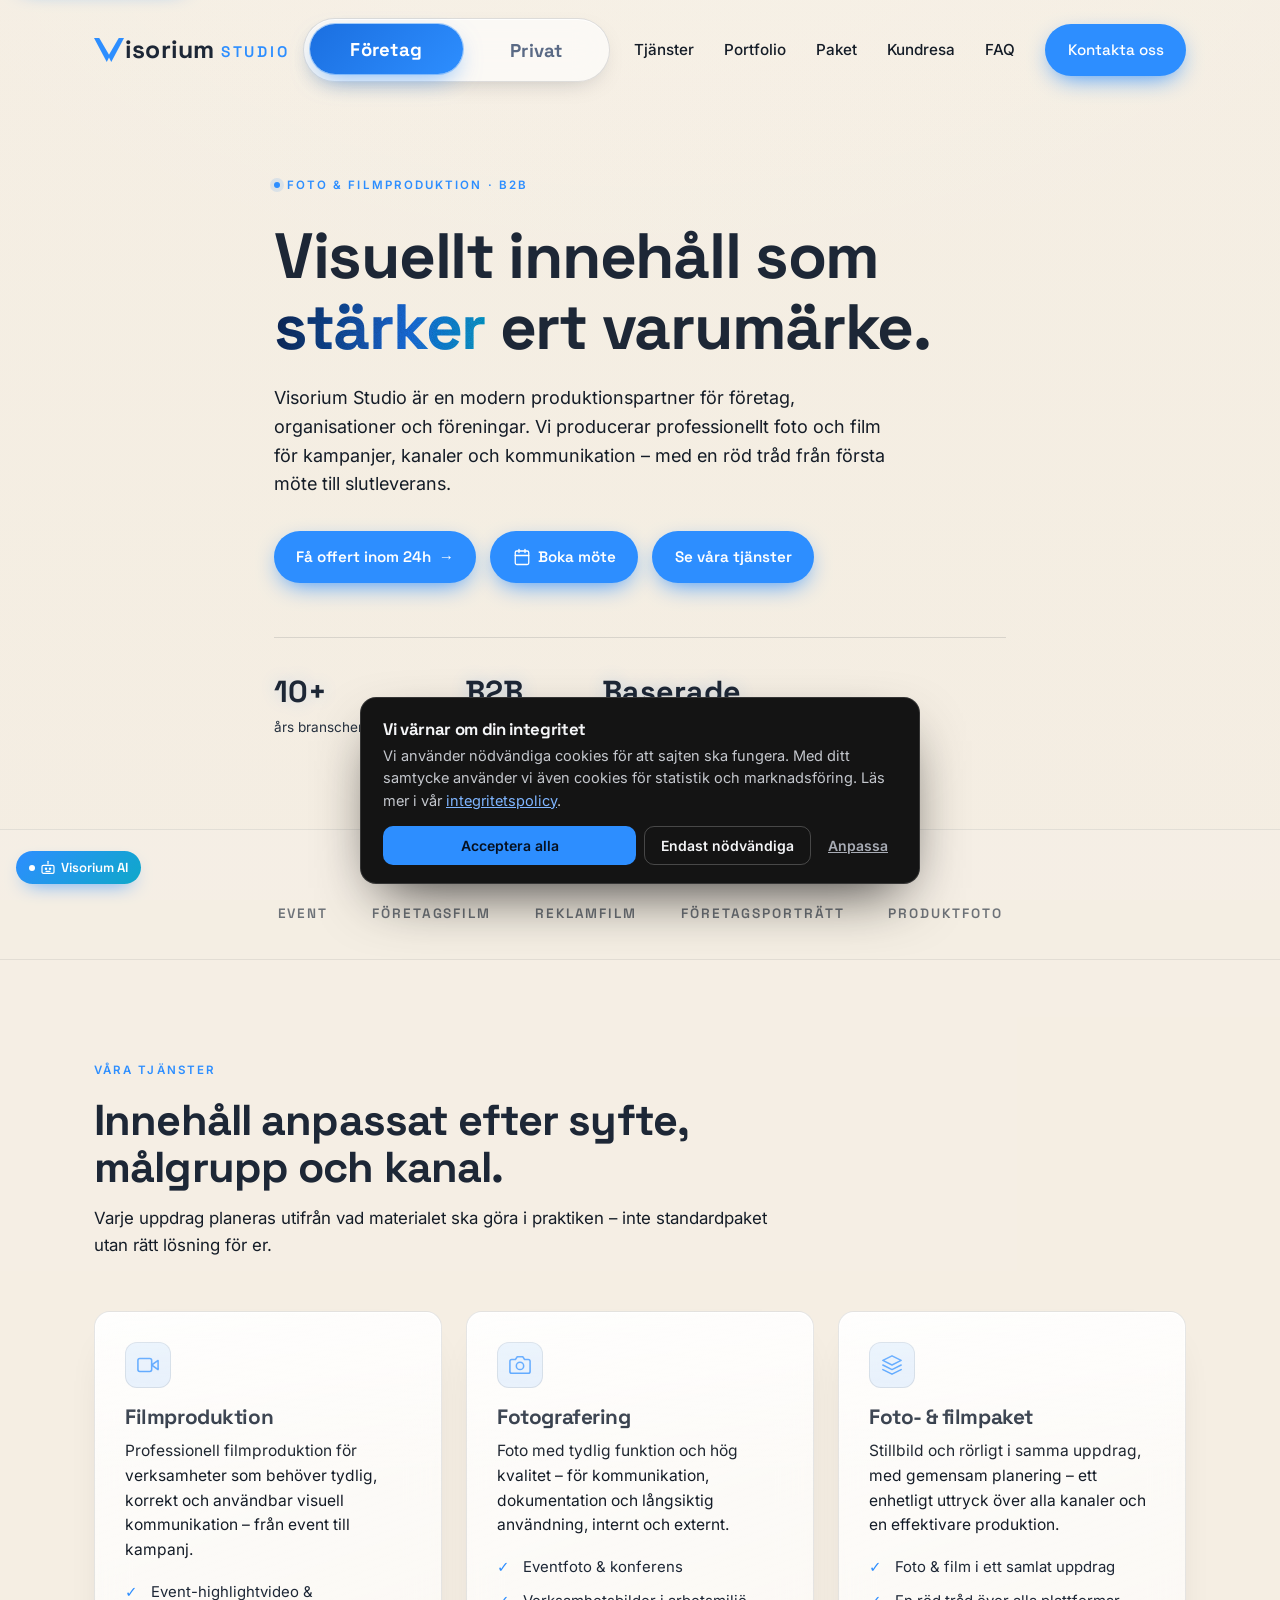
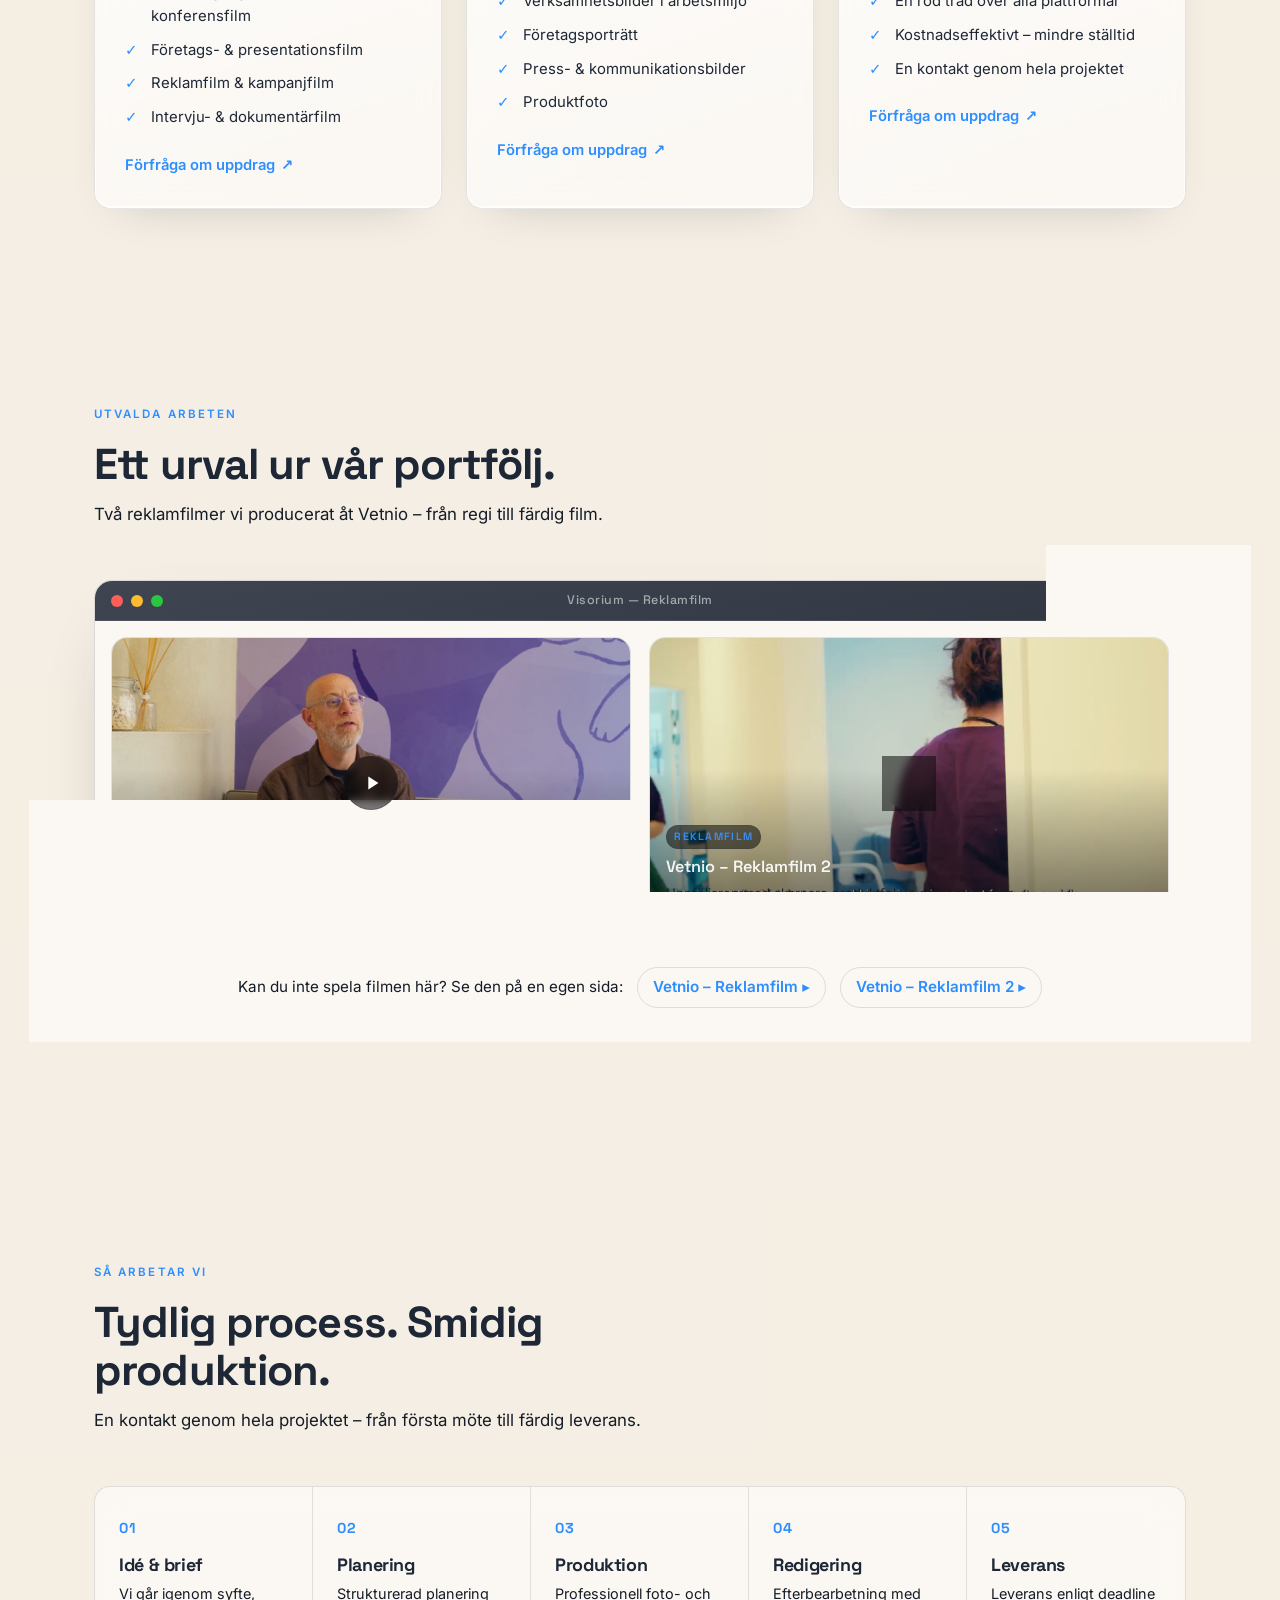
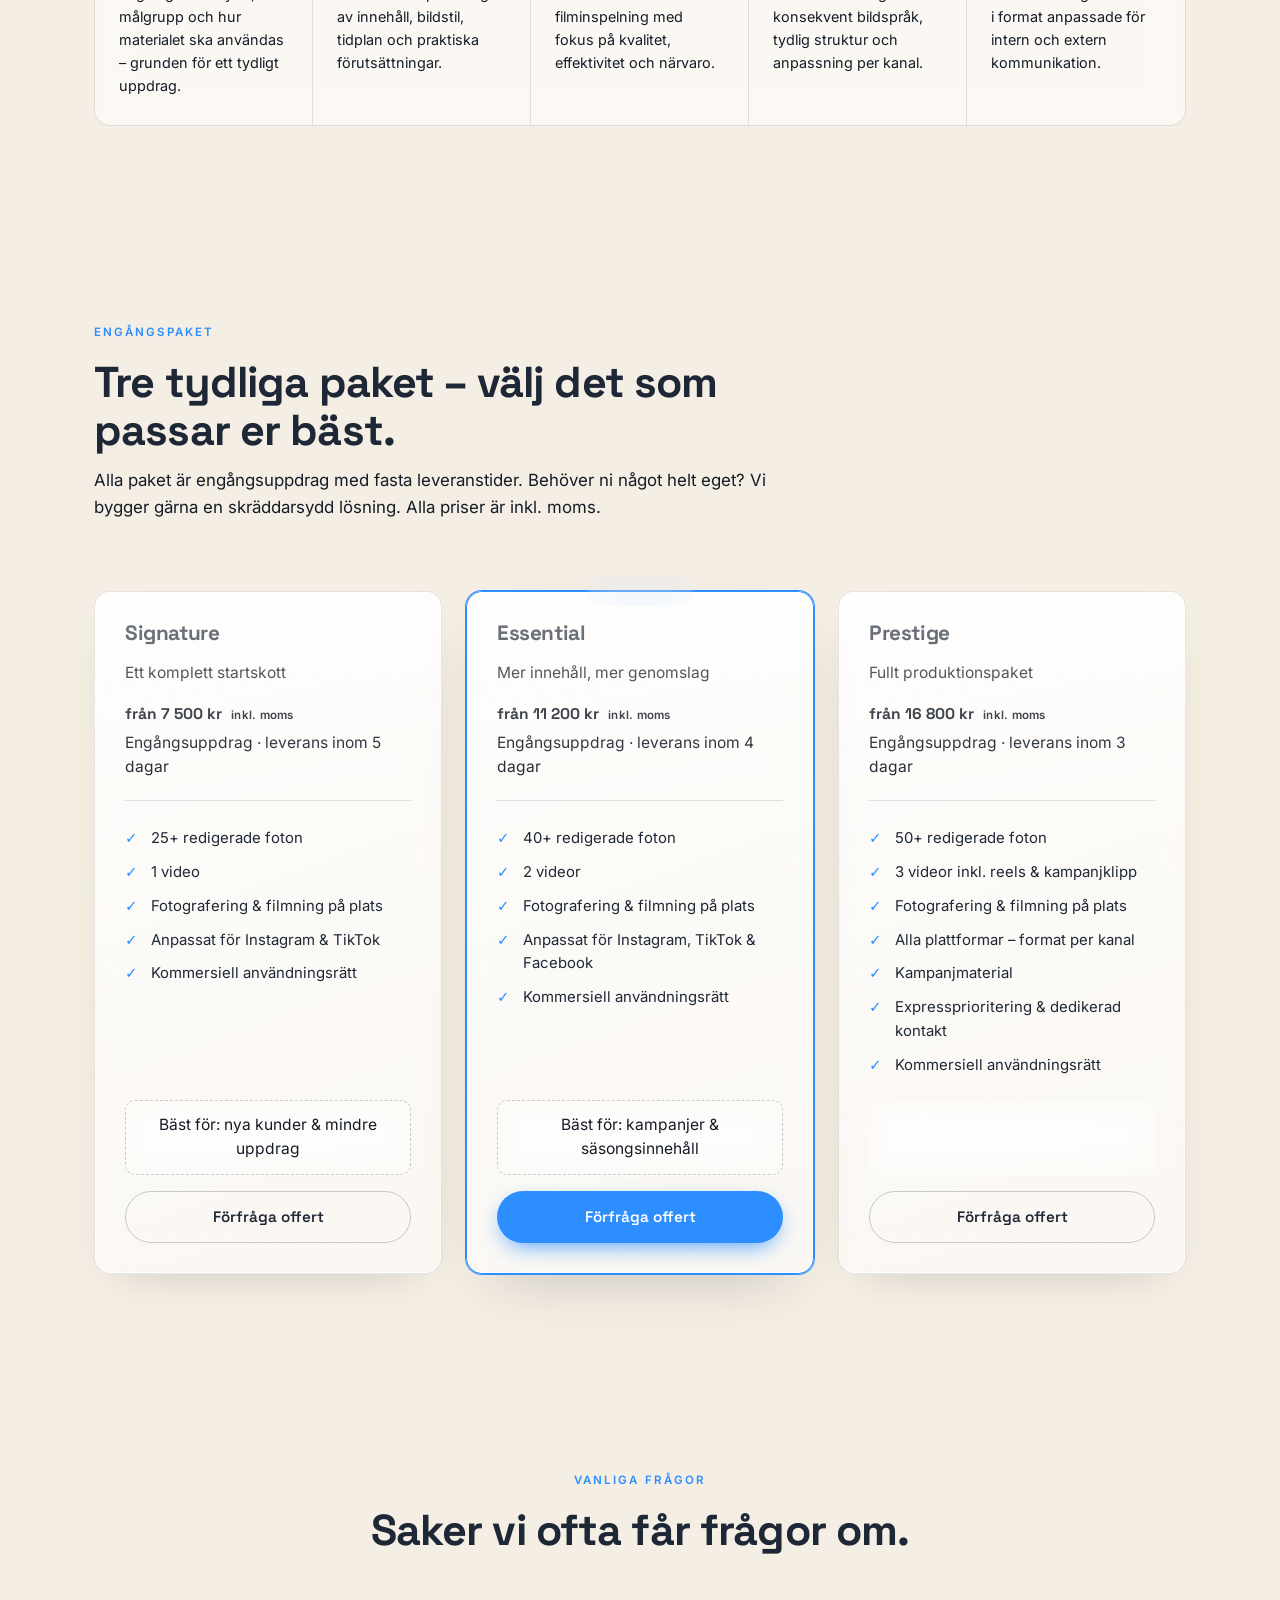
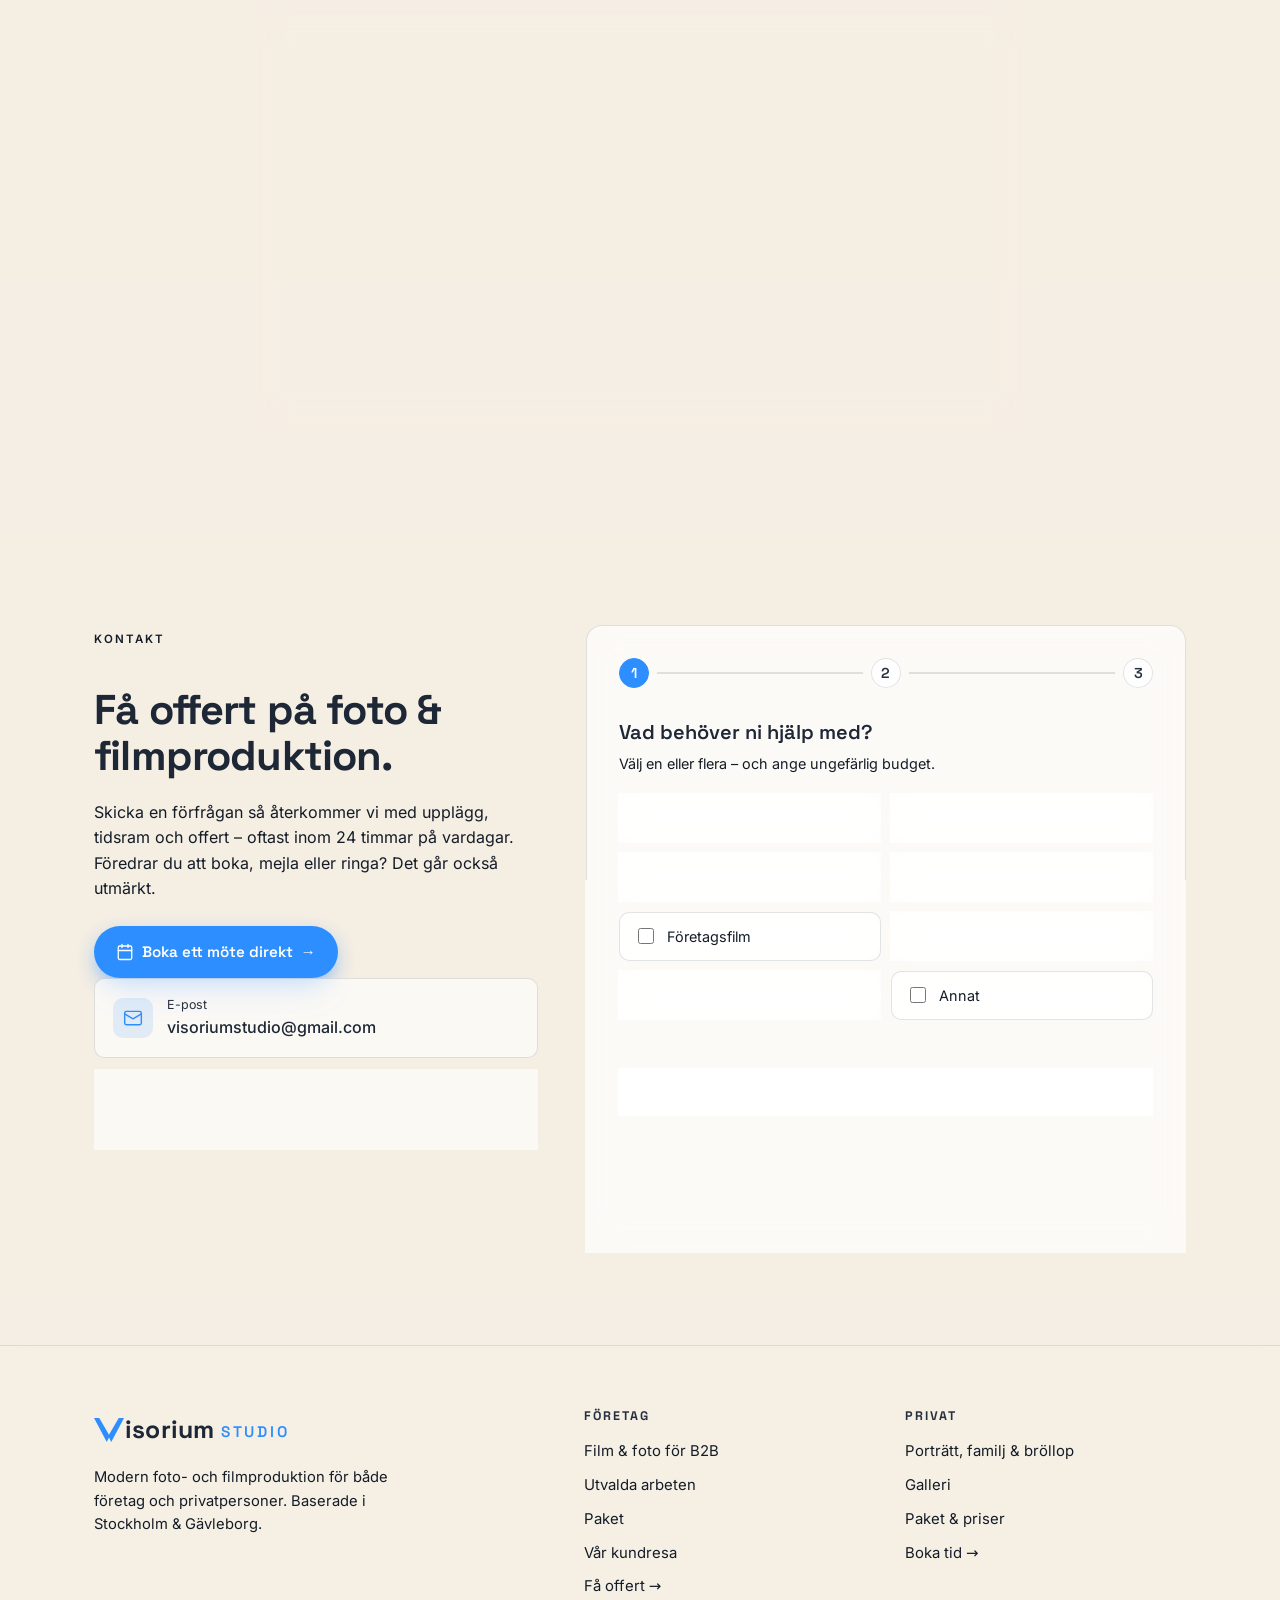
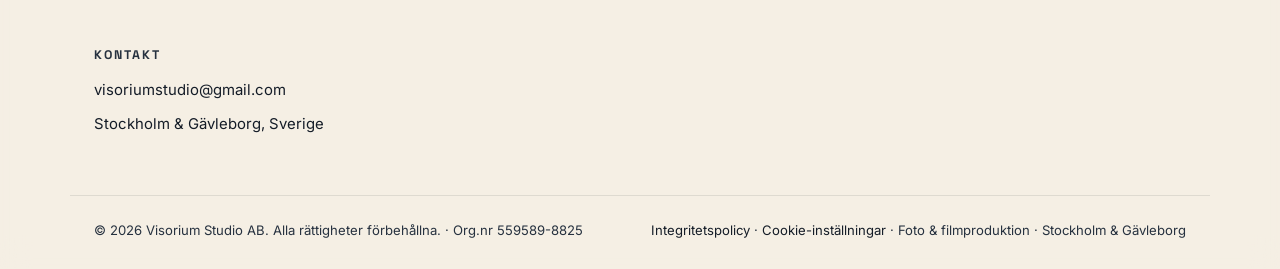
==== index.html @ d95e4bba "Bokningsbekräftelse: tydligare text om att bekräftelsen skickas direkt Formuleringen gäller nu oavse" ====
<!DOCTYPE html>
<html lang="sv">
<head>
<meta charset="UTF-8" />
<meta name="viewport" content="width=device-width, initial-scale=1.0" />
<!-- Säkerhet: begränsar var resurser får laddas/anslutas. Typsnitt är självhostade (inga anrop till Google
     innan samtycke); Calendly laddas först vid klick på en boknings-knapp, se script.js -->
<meta http-equiv="Content-Security-Policy" content="default-src 'self'; base-uri 'self'; object-src 'none'; img-src 'self' data: https:; media-src 'self' https://d8j0ntlcm91z4.cloudfront.net https://github.com https://*.githubusercontent.com; font-src 'self'; style-src 'self' 'unsafe-inline' https://assets.calendly.com; script-src 'self' 'unsafe-inline' https://assets.calendly.com; frame-src https://calendly.com https://*.calendly.com; connect-src 'self' https://formspree.io https://formsubmit.co https://calendly.com https://*.calendly.com; form-action 'self'" />
<meta name="referrer" content="strict-origin-when-cross-origin" />
<meta name="theme-color" content="#ECEFF3" />
<title>Visorium Studio — Foto & filmproduktion för företag och privat | Stockholm & Gävleborg</title>
<meta name="description" content="Visorium Studio är en modern foto- och filmproduktion i Stockholm & Gävleborg. Växla mellan Företag (content, film, event, reklam) och Privat (porträtt, familj, bröllop) – allt på en sida." />
<meta property="og:title" content="Visorium Studio — Visuellt berättande för företag och privat" />
<meta property="og:description" content="Professionellt foto och film. Välj Företag eller Privat – samma sida, ett varumärke." />
<meta property="og:type" content="website" />
<link rel="stylesheet" href="fonts.css" />
<link rel="stylesheet" href="styles.css?v=2" />
<link rel="stylesheet" href="experience.css?v=7" />
<link rel="stylesheet" href="aura.css?v=22" />
<link rel="stylesheet" href="ai-guide.css?v=4" />
<link rel="icon" href="favicon.svg" type="image/svg+xml" />
<link rel="icon" href="favicon-32.png" sizes="32x32" type="image/png" />
<link rel="icon" href="favicon-16.png" sizes="16x16" type="image/png" />
<link rel="apple-touch-icon" href="apple-touch-icon.png" />
</head>
<body>

<!-- Aura-integration: subtilt korn-filter for shiny-rubriken -->
<svg width="0" height="0" style="position:absolute" aria-hidden="true">
  <filter id="c3-noise">
    <feTurbulence type="fractalNoise" baseFrequency="0.9" numOctaves="2" stitchTiles="stitch" />
    <feColorMatrix type="matrix" values="0 0 0 0 0  0 0 0 0 0  0 0 0 0 0  0 0 0 0.35 0" />
    <feComposite in2="SourceGraphic" operator="in" result="noise" />
    <feBlend in="SourceGraphic" in2="noise" mode="multiply" />
  </filter>
</svg>

<!-- Tillgänglighet: hoppa direkt till innehållet (syns bara vid tangentbordsfokus) -->
<a href="#main" class="skip-link">Hoppa till innehåll</a>

<!-- ===== HEADER ===== -->
<header class="site-header" id="header">
  <div class="container header-inner">
    <a href="#" class="brand" data-nav="top" aria-label="Visorium Studio – till toppen">
      <svg class="brand-mark" viewBox="0 0 80 64" aria-hidden="true">
        <polygon points="0,0 34,64 42,48 14,0" fill="var(--accent)"></polygon>
        <polygon points="80,0 46,64 38,48 66,0" fill="var(--accent)"></polygon>
      </svg>
      <span class="brand-word">isorium<span class="brand-sub">STUDIO</span></span>
    </a>

    <!-- STOR, TYDLIG VÄLJARE: Företag = elektrisk blå, Privat = isblå -->
    <div class="mode-toggle" role="group" aria-label="Välj Företag eller Privat">
      <button type="button" data-mode="foretag" class="active" aria-pressed="true">Företag</button>
      <button type="button" data-mode="privat" aria-pressed="false">Privat</button>
    </div>

    <nav class="nav" id="nav" aria-label="Huvudmeny">
      <a href="#" data-nav="tjanster">Tjänster</a>
      <a href="#" data-nav="portfolio">Portfolio</a>
      <a href="#" data-nav="paket">Paket</a>
      <a href="kundresa.html">Kundresa</a>
      <a href="#" data-nav="faq">FAQ</a>
      <a href="#" data-nav="kontakt" class="btn btn-accent nav-cta">Kontakta oss</a>
    </nav>

    <button class="menu-toggle" id="menuToggle" aria-label="Öppna meny" aria-expanded="false" aria-controls="nav">
      <span></span><span></span><span></span>
    </button>
  </div>
</header>

<main id="main">

<!-- =================================================================== -->
<!-- ============================ FÖRETAG (B2B) ========================= -->
<!-- =================================================================== -->
<div class="mode-view" data-view="foretag">

  <!-- ===== HERO ===== -->
  <section class="hero" data-section="top">
    <div class="hero-bg" aria-hidden="true"></div>
    <div class="container hero-inner">
      <p class="eyebrow reveal"><span class="dot"></span> Foto &amp; filmproduktion · B2B</p>
      <h1 class="reveal">Visuellt innehåll som <span class="hl">stärker</span> ert varumärke.</h1>
      <p class="lead reveal">Visorium Studio är en modern produktionspartner för företag, organisationer och föreningar. Vi producerar professionellt foto och film för kampanjer, kanaler och kommunikation – med en röd tråd från första möte till slutleverans.</p>
      <div class="hero-actions reveal">
        <a href="#" data-nav="kontakt" class="btn btn-accent">Få offert inom 24h <span aria-hidden="true">→</span></a>
        <a href="#" class="btn btn-accent book-btn" target="_blank" rel="noopener"><svg class="btn-ico" viewBox="0 0 24 24" fill="none" stroke="currentColor" stroke-width="1.7" stroke-linecap="round" stroke-linejoin="round" aria-hidden="true"><rect x="3" y="4" width="18" height="18" rx="2"/><line x1="16" y1="2" x2="16" y2="6"/><line x1="8" y1="2" x2="8" y2="6"/><line x1="3" y1="10" x2="21" y2="10"/></svg> Boka möte</a>
        <a href="#" data-nav="tjanster" class="btn btn-accent">Se våra tjänster</a>
      </div>
      <div class="hero-stats reveal">
        <div class="stat"><span class="stat-num">10+</span><span class="stat-label">års branscherfarenhet</span></div>
        <div class="stat"><span class="stat-num">B2B</span><span class="stat-label">vår specialitet</span></div>
        <div class="stat"><span class="stat-num">Baserade</span><span class="stat-label">i Stockholm &amp; Gävleborg</span></div>
      </div>
    </div>
  </section>

  <!-- ===== TRUST BAR ===== -->
  <section class="trust" aria-label="Det vi producerar">
    <div class="container">
      <p class="trust-label reveal">Vi producerar foto och film för företag, myndigheter och organisationer</p>
      <div class="trust-logos reveal">
        <span>EVENT</span><span>FÖRETAGSFILM</span><span>REKLAMFILM</span><span>FÖRETAGSPORTRÄTT</span><span>PRODUKTFOTO</span>
      </div>
    </div>
  </section>

  <!-- ===== TJÄNSTER ===== -->
  <section class="section" data-section="tjanster">
    <div class="container">
      <header class="section-head reveal">
        <p class="eyebrow">Våra tjänster</p>
        <h2>Innehåll anpassat efter syfte, målgrupp och kanal.</h2>
        <p class="section-sub">Varje uppdrag planeras utifrån vad materialet ska göra i praktiken – inte standardpaket utan rätt lösning för er.</p>
      </header>

      <div class="grid grid-3">
        <article class="card service reveal">
          <div class="card-icon"><svg viewBox="0 0 24 24" fill="none" stroke="currentColor" stroke-width="1.7" stroke-linecap="round" stroke-linejoin="round" aria-hidden="true"><polygon points="23 7 16 12 23 17 23 7"/><rect x="1" y="5" width="15" height="14" rx="2" ry="2"/></svg></div>
          <h3>Filmproduktion</h3>
          <p>Professionell filmproduktion för verksamheter som behöver tydlig, korrekt och användbar visuell kommunikation – från event till kampanj.</p>
          <ul class="ticks">
            <li>Event-highlightvideo &amp; konferensfilm</li>
            <li>Företags- &amp; presentationsfilm</li>
            <li>Reklamfilm &amp; kampanjfilm</li>
            <li>Intervju- &amp; dokumentärfilm</li>
          </ul>
          <a href="#" data-nav="kontakt" class="card-link">Förfråga om uppdrag <span aria-hidden="true">↗</span></a>
        </article>

        <article class="card service reveal">
          <div class="card-icon"><svg viewBox="0 0 24 24" fill="none" stroke="currentColor" stroke-width="1.7" stroke-linecap="round" stroke-linejoin="round" aria-hidden="true"><path d="M23 19a2 2 0 0 1-2 2H3a2 2 0 0 1-2-2V8a2 2 0 0 1 2-2h4l2-3h6l2 3h4a2 2 0 0 1 2 2z"/><circle cx="12" cy="13" r="4"/></svg></div>
          <h3>Fotografering</h3>
          <p>Foto med tydlig funktion och hög kvalitet – för kommunikation, dokumentation och långsiktig användning, internt och externt.</p>
          <ul class="ticks">
            <li>Eventfoto &amp; konferens</li>
            <li>Verksamhetsbilder i arbetsmiljö</li>
            <li>Företagsporträtt</li>
            <li>Press- &amp; kommunikationsbilder</li>
            <li>Produktfoto</li>
          </ul>
          <a href="#" data-nav="kontakt" class="card-link">Förfråga om uppdrag <span aria-hidden="true">↗</span></a>
        </article>

        <article class="card service reveal">
          <div class="card-icon"><svg viewBox="0 0 24 24" fill="none" stroke="currentColor" stroke-width="1.7" stroke-linecap="round" stroke-linejoin="round" aria-hidden="true"><polygon points="12 2 2 7 12 12 22 7 12 2"/><polyline points="2 17 12 22 22 17"/><polyline points="2 12 12 17 22 12"/></svg></div>
          <h3>Foto- &amp; filmpaket</h3>
          <p>Stillbild och rörligt i samma uppdrag, med gemensam planering – ett enhetligt uttryck över alla kanaler och en effektivare produktion.</p>
          <ul class="ticks">
            <li>Foto &amp; film i ett samlat uppdrag</li>
            <li>En röd tråd över alla plattformar</li>
            <li>Kostnadseffektivt – mindre ställtid</li>
            <li>En kontakt genom hela projektet</li>
          </ul>
          <a href="#" data-nav="kontakt" class="card-link">Förfråga om uppdrag <span aria-hidden="true">↗</span></a>
        </article>
      </div>
    </div>
  </section>

  <!-- ===== ARBETEN / PORTFOLIO =====
       Riktiga bilder + reklamfilm ligger i mappen bilder/.
       Lägg till fler genom att kopiera en <figure class="work"> och peka src mot din bild. -->
  <section class="section" data-section="portfolio">
    <div class="container">
      <header class="section-head reveal">
        <p class="eyebrow">Utvalda arbeten</p>
        <h2>Ett urval ur vår portfölj.</h2>
        <p class="section-sub">Två reklamfilmer vi producerat åt Vetnio – från regi till färdig film.</p>
      </header>

      <div class="mac-window reveal">
        <div class="mac-titlebar" aria-hidden="true">
          <span class="mac-dot" style="background:#ff5f57"></span>
          <span class="mac-dot" style="background:#febc2e"></span>
          <span class="mac-dot" style="background:#28c840"></span>
          <span class="mac-title">Visorium — Reklamfilm</span>
        </div>
      <div class="port-grid films">
        <figure class="work" data-cat="film" data-type="film" data-video="https://github.com/mnaulak/visorium-studio/releases/download/vidoes/Vetnio.reklamfilm.mp4">
          <img src="bilder/vetnio-poster.jpg" alt="Vetnio – Reklamfilm" loading="lazy" />
          <span class="work-play" aria-hidden="true"><svg viewBox="0 0 24 24" fill="currentColor"><path d="M8 5v14l11-7z"/></svg></span>
          <figcaption class="work-cap"><span class="work-tag">Reklamfilm</span><span class="work-title">Vetnio – Reklamfilm</span><span class="work-sub">Varumärkesfilm åt Vetnio – foto, klippning och ljud i en färdig produktion för webb och sociala kanaler.</span></figcaption>
        </figure>

        <figure class="work" data-cat="film" data-type="film" data-video="https://github.com/mnaulak/visorium-studio/releases/download/vidoes/Vetnio.reklamfilm.2.mp4">
          <img src="bilder/vetnio-2-poster.jpg" alt="Vetnio – Reklamfilm 2" loading="lazy" />
          <span class="work-play" aria-hidden="true"><svg viewBox="0 0 24 24" fill="currentColor"><path d="M8 5v14l11-7z"/></svg></span>
          <figcaption class="work-cap"><span class="work-tag">Reklamfilm</span><span class="work-title">Vetnio – Reklamfilm 2</span><span class="work-sub">Uppföljaren med skarpare produktfokus och nya miljöer – formatanpassad för annonser och sociala flöden.</span></figcaption>
        </figure>
      </div>
      </div>

      <p class="port-filmlinks reveal">Kan du inte spela filmen här? Se den på en egen sida: <a href="reklamfilmer.html#film1">Vetnio – Reklamfilm ▸</a> <a href="reklamfilmer.html#film2">Vetnio – Reklamfilm 2 ▸</a></p>

      <p class="port-note reveal">Vill ni se mer eller referenser från liknande uppdrag? <a href="#" data-nav="kontakt">Hör av er så visar vi gärna.</a></p>
    </div>
  </section>

  <!-- ===== PROCESS ===== -->
  <section class="section section-alt" data-section="process">
    <div class="container">
      <header class="section-head reveal">
        <p class="eyebrow">Så arbetar vi</p>
        <h2>Tydlig process. Smidig produktion.</h2>
        <p class="section-sub">En kontakt genom hela projektet – från första möte till färdig leverans.</p>
      </header>

      <ol class="steps">
        <li class="step reveal"><span class="step-num">01</span><h3>Idé &amp; brief</h3><p>Vi går igenom syfte, målgrupp och hur materialet ska användas – grunden för ett tydligt uppdrag.</p></li>
        <li class="step reveal"><span class="step-num">02</span><h3>Planering</h3><p>Strukturerad planering av innehåll, bildstil, tidplan och praktiska förutsättningar.</p></li>
        <li class="step reveal"><span class="step-num">03</span><h3>Produktion</h3><p>Professionell foto- och filminspelning med fokus på kvalitet, effektivitet och närvaro.</p></li>
        <li class="step reveal"><span class="step-num">04</span><h3>Redigering</h3><p>Efterbearbetning med konsekvent bildspråk, tydlig struktur och anpassning per kanal.</p></li>
        <li class="step reveal"><span class="step-num">05</span><h3>Leverans</h3><p>Leverans enligt deadline i format anpassade för intern och extern kommunikation.</p></li>
      </ol>
    </div>
  </section>

  <!-- ===== PAKET ===== -->
  <section class="section" data-section="paket">
    <div class="container">
      <header class="section-head reveal">
        <p class="eyebrow">Engångspaket</p>
        <h2>Tre tydliga paket – välj det som passar er bäst.</h2>
        <p class="section-sub">Alla paket är engångsuppdrag med fasta leveranstider. Behöver ni något helt eget? Vi bygger gärna en skräddarsydd lösning. Alla priser är inkl. moms.</p>
      </header>

      <div class="grid grid-3 pricing">
        <article class="card price reveal">
          <h3>Signature</h3>
          <p class="price-tagline">Ett komplett startskott</p>
          <p class="price-amount">från 7 500 kr <span class="price-vat">inkl. moms</span></p>
          <p class="price-meta">Engångsuppdrag · leverans inom 5 dagar</p>
          <ul class="ticks">
            <li>25+ redigerade foton</li>
            <li>1 video</li>
            <li>Fotografering &amp; filmning på plats</li>
            <li>Anpassat för Instagram &amp; TikTok</li>
            <li>Kommersiell användningsrätt</li>
          </ul>
          <p class="best-for">Bäst för: nya kunder &amp; mindre uppdrag</p>
          <a href="#" data-nav="kontakt" class="btn btn-outline full">Förfråga offert</a>
        </article>

        <article class="card price featured reveal">
          <span class="badge">Mest populär</span>
          <h3>Essential</h3>
          <p class="price-tagline">Mer innehåll, mer genomslag</p>
          <p class="price-amount">från 11 200 kr <span class="price-vat">inkl. moms</span></p>
          <p class="price-meta">Engångsuppdrag · leverans inom 4 dagar</p>
          <ul class="ticks">
            <li>40+ redigerade foton</li>
            <li>2 videor</li>
            <li>Fotografering &amp; filmning på plats</li>
            <li>Anpassat för Instagram, TikTok &amp; Facebook</li>
            <li>Kommersiell användningsrätt</li>
          </ul>
          <p class="best-for">Bäst för: kampanjer &amp; säsongsinnehåll</p>
          <a href="#" data-nav="kontakt" class="btn btn-accent full">Förfråga offert</a>
        </article>

        <article class="card price reveal">
          <h3>Prestige</h3>
          <p class="price-tagline">Fullt produktionspaket</p>
          <p class="price-amount">från 16 800 kr <span class="price-vat">inkl. moms</span></p>
          <p class="price-meta">Engångsuppdrag · leverans inom 3 dagar</p>
          <ul class="ticks">
            <li>50+ redigerade foton</li>
            <li>3 videor inkl. reels &amp; kampanjklipp</li>
            <li>Fotografering &amp; filmning på plats</li>
            <li>Alla plattformar – format per kanal</li>
            <li>Kampanjmaterial</li>
            <li>Expressprioritering &amp; dedikerad kontakt</li>
            <li>Kommersiell användningsrätt</li>
          </ul>
          <p class="best-for">Bäst för: lansering, event &amp; starka kampanjer</p>
          <a href="#" data-nav="kontakt" class="btn btn-outline full">Förfråga offert</a>
        </article>
      </div>
    </div>
  </section>

  <!-- ===== FAQ ===== -->
  <section class="section" data-section="faq">
    <div class="container narrow">
      <header class="section-head center reveal">
        <p class="eyebrow">Vanliga frågor</p>
        <h2>Saker vi ofta får frågor om.</h2>
      </header>

      <div class="faq">
        <div class="faq-item reveal">
          <button class="faq-q" aria-expanded="false">Vad gör ett produktionsbolag som Visorium Studio?<span class="faq-icon" aria-hidden="true"></span></button>
          <div class="faq-a"><p>Vi producerar foto och film åt företag och föreningar – ofta inom B2B. Det inkluderar eventdokumentation, porträtt, företagsbilder för bildbank, företagsfilm, intervjufilm och reklamfilm.</p></div>
        </div>
        <div class="faq-item reveal">
          <button class="faq-q" aria-expanded="false">Fotar och filmar ni bara i Stockholm?<span class="faq-icon" aria-hidden="true"></span></button>
          <div class="faq-a"><p>Vi är baserade i både Stockholm och Gävleborgs län och producerar inom dessa två områden. Vill ni att vi kommer ut till er stad utanför dessa områden går det utmärkt.</p></div>
        </div>
        <div class="faq-item reveal">
          <button class="faq-q" aria-expanded="false">Kan ni fota och filma samtidigt?<span class="faq-icon" aria-hidden="true"></span></button>
          <div class="faq-a"><p>Ja. Vi hanterar både stillbild och film. Vi kan vara flera fotografer på samma uppdrag, t.ex. event, för att täcka olika ytor parallellt – eller kombinera separat fotograf och filmare för bästa kvalitet.</p></div>
        </div>
        <div class="faq-item reveal">
          <button class="faq-q" aria-expanded="false">Hur snabbt får vi en offert?<span class="faq-icon" aria-hidden="true"></span></button>
          <div class="faq-a"><p>Skicka in en förfrågan via formuläret så återkommer vi med upplägg, tidsram och offert – oftast inom 24 timmar på vardagar. Är något oklart hör vi av oss för en kort avstämning först.</p></div>
        </div>
        <div class="faq-item reveal">
          <button class="faq-q" aria-expanded="false">Hur lång tid tar en produktion?<span class="faq-icon" aria-hidden="true"></span></button>
          <div class="faq-a"><p>Mindre uppdrag levereras ofta inom 5–7 arbetsdagar. Större produktioner planeras i god tid och tidplanen sätts gemensamt vid brief. Prioriterad leverans finns vid behov.</p></div>
        </div>
        <div class="faq-item reveal">
          <button class="faq-q" aria-expanded="false">Vad kostar det?<span class="faq-icon" aria-hidden="true"></span></button>
          <div class="faq-a"><p>Vi anpassar pris efter omfattning, plats och leverans. Skicka in en offertförfrågan så återkommer vi snabbt med ett tydligt förslag – inga standardpaket om de inte passar er.</p></div>
        </div>
      </div>
    </div>
  </section>

  <!-- ===== KONTAKT ===== -->
  <section class="section section-alt" data-section="kontakt">
    <div class="container contact-grid">
      <div class="contact-intro reveal">
        <p class="eyebrow">Kontakt</p>
        <h2>Få offert på foto &amp; filmproduktion.</h2>
        <p>Skicka en förfrågan så återkommer vi med upplägg, tidsram och offert – oftast inom 24 timmar på vardagar. Föredrar du att boka, mejla eller ringa? Det går också utmärkt.</p>
        <a href="#" class="btn btn-accent book-btn contact-book" target="_blank" rel="noopener"><svg class="btn-ico" viewBox="0 0 24 24" fill="none" stroke="currentColor" stroke-width="1.7" stroke-linecap="round" stroke-linejoin="round" aria-hidden="true"><rect x="3" y="4" width="18" height="18" rx="2"/><line x1="16" y1="2" x2="16" y2="6"/><line x1="8" y1="2" x2="8" y2="6"/><line x1="3" y1="10" x2="21" y2="10"/></svg> Boka ett möte direkt <span aria-hidden="true">→</span></a>
        <a class="contact-card" href="mailto:visoriumstudio@gmail.com">
          <span class="cc-icon"><svg viewBox="0 0 24 24" fill="none" stroke="currentColor" stroke-width="1.7" stroke-linecap="round" stroke-linejoin="round" aria-hidden="true"><rect x="2" y="4" width="20" height="16" rx="2"/><path d="m22 7-10 6L2 7"/></svg></span>
          <span><span class="cc-label">E-post</span><span class="cc-value">visoriumstudio@gmail.com</span></span>
        </a>
        <div class="contact-card">
          <span class="cc-icon"><svg viewBox="0 0 24 24" fill="none" stroke="currentColor" stroke-width="1.7" stroke-linecap="round" stroke-linejoin="round" aria-hidden="true"><path d="M21 10c0 7-9 13-9 13s-9-6-9-13a9 9 0 0 1 18 0z"/><circle cx="12" cy="10" r="3"/></svg></span>
          <span><span class="cc-label">Bas</span><span class="cc-value">Stockholm &amp; Gävleborg · hela Sverige</span></span>
        </div>
      </div>

      <form class="quote reveal" novalidate>
        <div class="quote-progress" aria-hidden="true">
          <span class="qp-step active" data-step="1">1</span>
          <span class="qp-line"></span>
          <span class="qp-step" data-step="2">2</span>
          <span class="qp-line"></span>
          <span class="qp-step" data-step="3">3</span>
        </div>

        <fieldset class="quote-step active" data-step="1">
          <legend>Vad behöver ni hjälp med?</legend>
          <p class="quote-help">Välj en eller flera – och ange ungefärlig budget.</p>
          <div class="chip-grid" role="group" aria-label="Typ av uppdrag">
            <label class="chip"><input type="checkbox" name="typ" value="Fotoproduktion" /> Fotoproduktion</label>
            <label class="chip"><input type="checkbox" name="typ" value="Filmproduktion" /> Filmproduktion</label>
            <label class="chip"><input type="checkbox" name="typ" value="Foto + film i kombination" /> Foto + film i kombination</label>
            <label class="chip"><input type="checkbox" name="typ" value="Event / konferens" /> Event / konferens</label>
            <label class="chip"><input type="checkbox" name="typ" value="Företagsfilm / kommunikationsfilm" /> Företagsfilm</label>
            <label class="chip"><input type="checkbox" name="typ" value="Företagsporträtt" /> Företagsporträtt</label>
            <label class="chip"><input type="checkbox" name="typ" value="Produktfoto" /> Produktfoto</label>
            <label class="chip"><input type="checkbox" name="typ" value="Annat" /> Annat</label>
          </div>
          <label class="field">
            <span>Budgetram *</span>
            <select name="budget">
              <option value="">Välj budget</option>
              <option>6 000 – 9 000 kr</option>
              <option>9 000 – 13 500 kr</option>
              <option>13 500 – 25 000 kr</option>
              <option>Osäker / vill ha råd</option>
            </select>
          </label>
          <p class="error" data-error role="alert" aria-live="assertive"></p>
          <div class="quote-nav">
            <span></span>
            <button type="button" class="btn btn-accent" data-next>Nästa <span aria-hidden="true">→</span></button>
          </div>
        </fieldset>

        <fieldset class="quote-step" data-step="2">
          <legend>Berätta lite mer</legend>
          <label class="field">
            <span>Beskriv uppdraget</span>
            <textarea name="beskrivning" rows="4" placeholder="T.ex. event den 14 sep i Stockholm, behöver foton + en kort reel för LinkedIn..."></textarea>
          </label>
          <div class="two-col">
            <label class="field"><span>Önskad tidpunkt</span><input type="date" name="tidpunkt" /></label>
            <label class="field"><span>Ort / plats</span><input type="text" name="plats" placeholder="Stad" /></label>
          </div>
          <div class="quote-nav">
            <button type="button" class="btn btn-ghost" data-prev><span aria-hidden="true">←</span> Tillbaka</button>
            <button type="button" class="btn btn-accent" data-next>Nästa <span aria-hidden="true">→</span></button>
          </div>
        </fieldset>

        <fieldset class="quote-step" data-step="3">
          <legend>Era kontaktuppgifter</legend>
          <div class="two-col">
            <label class="field"><span>För- och efternamn *</span><input type="text" name="namn" required placeholder="T.ex. Anna Andersson" /></label>
            <label class="field"><span>Företag</span><input type="text" name="foretag" /></label>
          </div>
          <div class="two-col">
            <label class="field"><span>E-post *</span><input type="email" name="epost" required maxlength="120" /></label>
            <label class="field"><span>Telefon *</span><input type="tel" name="telefon" maxlength="40" /></label>
          </div>
          <!-- Honeypot: dolt för människor, bots fyller i det → vi avbryter tyst -->
          <div class="hp-field" aria-hidden="true"><label>Lämna tomt<input type="text" name="company_website" tabindex="-1" autocomplete="off" /></label></div>
          <label class="consent"><input type="checkbox" name="samtycke" required /> <span>Jag godkänner att Visorium Studio behandlar mina uppgifter för att besvara förfrågan, enligt <a href="integritetspolicy.html" target="_blank" rel="noopener">integritetspolicyn</a>. *</span></label>
          <p class="error" data-error role="alert" aria-live="assertive"></p>
          <div class="quote-nav">
            <button type="button" class="btn btn-ghost" data-prev><span aria-hidden="true">←</span> Tillbaka</button>
            <button type="submit" class="btn btn-accent">Skicka förfrågan <span aria-hidden="true">→</span></button>
          </div>
        </fieldset>

        <div class="quote-done" data-done hidden>
          <div class="done-check" aria-hidden="true">✓</div>
          <h3>Tack! Vi har tagit emot din förfrågan.</h3>
          <p>Vill du komma igång snabbare? Boka ett kort möte direkt – då slipper du vänta på svar.</p>
          <a href="#" class="btn btn-accent book-btn" target="_blank" rel="noopener">Boka möte direkt →</a>
          <p class="quote-help">Vi återkommer inom 24 timmar på vardagar. Har du inte hört något från oss inom den tiden är du varmt välkommen att mejla oss på <a href="mailto:visoriumstudio@gmail.com">visoriumstudio@gmail.com</a>.</p>
        </div>
      </form>
    </div>
  </section>

</div><!-- /Företag -->

<!-- =================================================================== -->
<!-- ============================ PRIVAT (B2C) ========================= -->
<!-- =================================================================== -->
<div class="mode-view" data-view="privat" hidden>

  <!-- ===== HERO ===== -->
  <section class="hero" data-section="top">
    <div class="hero-bg" aria-hidden="true"></div>
    <div class="container hero-inner">
      <p class="eyebrow reveal"><span class="dot"></span> Foto &amp; film · Privat</p>
      <h1 class="reveal">Ögonblick värda att <span class="hl">minnas</span>.</h1>
      <p class="lead reveal">Porträtt, familjebilder, gravid &amp; nyfödd, bröllop och event – fotograferat och filmat med känsla, närvaro och hög kvalitet. Du väljer ett tydligt paket, vi tar hand om resten. Enkelt, personligt och avslappnat.</p>
      <div class="hero-actions reveal">
        <a href="#" data-nav="kontakt" class="btn btn-accent">Boka fotografering <span aria-hidden="true">→</span></a>
        <a href="#" class="btn btn-accent book-btn" target="_blank" rel="noopener"><svg class="btn-ico" viewBox="0 0 24 24" fill="none" stroke="currentColor" stroke-width="1.7" stroke-linecap="round" stroke-linejoin="round" aria-hidden="true"><rect x="3" y="4" width="18" height="18" rx="2"/><line x1="16" y1="2" x2="16" y2="6"/><line x1="8" y1="2" x2="8" y2="6"/><line x1="3" y1="10" x2="21" y2="10"/></svg> Boka möte</a>
        <a href="#" data-nav="paket" class="btn btn-accent">Se paket &amp; priser</a>
      </div>
      <div class="hero-stats reveal">
        <div class="stat"><span class="stat-num">5–7</span><span class="stat-label">dagars leverans av bilderna</span></div>
        <div class="stat"><span class="stat-num">Fasta</span><span class="stat-label">priser – inga överraskningar</span></div>
        <div class="stat"><span class="stat-num">Baserade</span><span class="stat-label">i Stockholm &amp; Gävleborg</span></div>
      </div>
    </div>
  </section>

  <!-- ===== STRIP ===== -->
  <section class="trust" aria-label="Det vi fotograferar">
    <div class="container">
      <p class="trust-label reveal">Vi fångar livets viktiga stunder – stora som små</p>
      <div class="trust-logos reveal">
        <span>PORTRÄTT</span><span>FAMILJ</span><span>GRAVID&nbsp;&amp;&nbsp;NYFÖDD</span><span>BRÖLLOP</span><span>EVENT</span>
      </div>
    </div>
  </section>

  <!-- ===== TJÄNSTER ===== -->
  <section class="section" data-section="tjanster">
    <div class="container">
      <header class="section-head reveal">
        <p class="eyebrow">Det vi erbjuder</p>
        <h2>Fotografering för livets fina stunder.</h2>
        <p class="section-sub">Avslappnat och personligt – oavsett om det är ett porträtt, hela familjen eller den stora dagen. Du behöver inte vara van framför kameran, vi guidar dig hela vägen.</p>
      </header>

      <div class="grid grid-3">
        <article class="card service reveal">
          <div class="card-icon"><svg viewBox="0 0 24 24" fill="none" stroke="currentColor" stroke-width="1.7" stroke-linecap="round" stroke-linejoin="round" aria-hidden="true"><path d="M23 19a2 2 0 0 1-2 2H3a2 2 0 0 1-2-2V8a2 2 0 0 1 2-2h4l2-3h6l2 3h4a2 2 0 0 1 2 2z"/><circle cx="12" cy="13" r="4"/></svg></div>
          <h3>Porträtt &amp; personligt varumärke</h3>
          <p>Snygga, naturliga porträtt för CV, LinkedIn, sociala medier eller bara för dig själv. Perfekt även för dig som driver eget och vill ha proffsiga bilder.</p>
          <ul class="ticks">
            <li>Porträtt på en plats som passar dig</li>
            <li>Bilder för jobb &amp; sociala medier</li>
            <li>Avslappnad guidning under hela passet</li>
          </ul>
          <a href="#" data-nav="paket" class="card-link">Se priser <span aria-hidden="true">↗</span></a>
        </article>

        <article class="card service reveal">
          <div class="card-icon"><svg viewBox="0 0 24 24" fill="none" stroke="currentColor" stroke-width="1.7" stroke-linecap="round" stroke-linejoin="round" aria-hidden="true"><path d="M17 21v-2a4 4 0 0 0-4-4H5a4 4 0 0 0-4 4v2"/><circle cx="9" cy="7" r="4"/><path d="M23 21v-2a4 4 0 0 0-3-3.87"/><path d="M16 3.13a4 4 0 0 1 0 7.75"/></svg></div>
          <h3>Familj, gravid &amp; nyfödd</h3>
          <p>Varma, äkta bilder på familjen – hemma eller ute i naturen. Vi fångar de små ögonblicken och stämningen, inte bara stela poser.</p>
          <ul class="ticks">
            <li>Familje- &amp; barnfotografering</li>
            <li>Gravidporträtt &amp; nyföddfotografering</li>
            <li>Hemma hos er eller ute i naturen</li>
          </ul>
          <a href="#" data-nav="paket" class="card-link">Se priser <span aria-hidden="true">↗</span></a>
        </article>

        <article class="card service reveal">
          <div class="card-icon"><svg viewBox="0 0 24 24" fill="none" stroke="currentColor" stroke-width="1.7" stroke-linecap="round" stroke-linejoin="round" aria-hidden="true"><path d="M20.84 4.61a5.5 5.5 0 0 0-7.78 0L12 5.67l-1.06-1.06a5.5 5.5 0 0 0-7.78 7.78l1.06 1.06L12 21.23l7.78-7.78 1.06-1.06a5.5 5.5 0 0 0 0-7.78z"/></svg></div>
          <h3>Bröllop &amp; event</h3>
          <p>Er stora dag förtjänar att minnas i bild och film. Vi finns med diskret i bakgrunden och fångar både de stora ögonblicken och de små leendena.</p>
          <ul class="ticks">
            <li>Bröllop – halv- eller heldag</li>
            <li>Dop, kalas, examen &amp; jubileum</li>
            <li>Foto + kort film till sociala medier</li>
          </ul>
          <a href="#" data-nav="paket" class="card-link">Se priser <span aria-hidden="true">↗</span></a>
        </article>
      </div>
    </div>
  </section>

  <!-- ===== GALLERI / PORTFOLIO =====
       Riktiga bilder + reklamfilm ligger i mappen bilder/. -->
  <section class="section" data-section="portfolio">
    <div class="container">
      <header class="section-head reveal">
        <p class="eyebrow">Galleri</p>
        <h2>Ett urval av våra bilder.</h2>
        <p class="section-sub">Bröllop, porträtt och stämningsfulla stunder. Klicka på en bild för att se den större – eller filtrera på typ nedan.</p>
      </header>

      <div class="port-filters reveal" role="group" aria-label="Filtrera bilder">
        <button class="port-filter active" data-filter="alla">Alla</button>
        <button class="port-filter" data-filter="brollop">Bröllop</button>
        <button class="port-filter" data-filter="portratt">Porträtt</button>
        <button class="port-filter" data-filter="natur">Natur</button>
        <button class="port-filter" data-filter="miljo">Miljö</button>
        <button class="port-filter" data-filter="vardagsliv">Vardagsliv</button>
      </div>

      <div class="mac-window reveal">
        <div class="mac-titlebar" aria-hidden="true">
          <span class="mac-dot" style="background:#ff5f57"></span>
          <span class="mac-dot" style="background:#febc2e"></span>
          <span class="mac-dot" style="background:#28c840"></span>
          <span class="mac-title">Visorium — Galleri</span>
        </div>
      <div class="port-grid">
        <figure class="work tall" data-cat="brollop" data-type="foto">
          <img src="bilder/galleri/01.jpg" alt="Vid altaret" loading="lazy" />
          <figcaption class="work-cap"><span class="work-tag">Bröllop</span><span class="work-title">Vid altaret</span></figcaption>
        </figure>

        <figure class="work" data-cat="brollop" data-type="foto">
          <img src="bilder/galleri/blomma.jpg" alt="Innan vigseln" loading="lazy" />
          <figcaption class="work-cap"><span class="work-tag">Bröllop</span><span class="work-title">Innan vigseln</span></figcaption>
        </figure>

        <figure class="work tall" data-cat="brollop" data-type="foto">
          <img src="bilder/galleri/dscf0541.jpg" alt="Inne i kyrkan" loading="lazy" />
          <figcaption class="work-cap"><span class="work-tag">Bröllop</span><span class="work-title">Inne i kyrkan</span></figcaption>
        </figure>

        <figure class="work" data-cat="brollop" data-type="foto">
          <img src="bilder/galleri/dscf0805.jpg" alt="På väg ut ur kyrkan" loading="lazy" />
          <figcaption class="work-cap"><span class="work-tag">Bröllop</span><span class="work-title">På väg ut ur kyrkan</span></figcaption>
        </figure>

        <figure class="work tall" data-cat="brollop" data-type="foto">
          <img src="bilder/galleri/dscf1027.jpg" alt="Nära varandra" loading="lazy" />
          <figcaption class="work-cap"><span class="work-tag">Bröllop</span><span class="work-title">Nära varandra</span></figcaption>
        </figure>

        <figure class="work tall" data-cat="brollop" data-type="foto">
          <img src="bilder/galleri/dscf1032.jpg" alt="Bara vi två" loading="lazy" />
          <figcaption class="work-cap"><span class="work-tag">Bröllop</span><span class="work-title">Bara vi två</span></figcaption>
        </figure>

        <figure class="work" data-cat="brollop" data-type="foto">
          <img src="bilder/galleri/dscf1098.jpg" alt="En promenad tillsammans" loading="lazy" />
          <figcaption class="work-cap"><span class="work-tag">Bröllop</span><span class="work-title">En promenad tillsammans</span></figcaption>
        </figure>

        <figure class="work" data-cat="natur" data-type="foto">
          <img src="bilder/galleri/dscf5838-2.jpg" alt="På stigen i dimman" loading="lazy" />
          <figcaption class="work-cap"><span class="work-tag">Natur</span><span class="work-title">På stigen i dimman</span></figcaption>
        </figure>

        <figure class="work" data-cat="natur" data-type="foto">
          <img src="bilder/galleri/dscf5840.jpg" alt="En promenad i skogen" loading="lazy" />
          <figcaption class="work-cap"><span class="work-tag">Natur</span><span class="work-title">En promenad i skogen</span></figcaption>
        </figure>

        <figure class="work tall" data-cat="portratt" data-type="foto">
          <img src="bilder/galleri/dscf5940.jpg" alt="Framför trästugan" loading="lazy" />
          <figcaption class="work-cap"><span class="work-tag">Porträtt</span><span class="work-title">Framför trästugan</span></figcaption>
        </figure>

        <figure class="work tall" data-cat="portratt" data-type="foto">
          <img src="bilder/galleri/dscf5942.jpg" alt="Ett leende" loading="lazy" />
          <figcaption class="work-cap"><span class="work-tag">Porträtt</span><span class="work-title">Ett leende</span></figcaption>
        </figure>

        <figure class="work tall" data-cat="miljo" data-type="foto">
          <img src="bilder/galleri/dscf5950.jpg" alt="Sitter vid stugan" loading="lazy" />
          <figcaption class="work-cap"><span class="work-tag">Miljö</span><span class="work-title">Sitter vid stugan</span></figcaption>
        </figure>

        <figure class="work" data-cat="vardagsliv" data-type="foto">
          <img src="bilder/galleri/dscf5979.jpg" alt="Vid stugorna" loading="lazy" />
          <figcaption class="work-cap"><span class="work-tag">Vardagsliv</span><span class="work-title">Vid stugorna</span></figcaption>
        </figure>

        <figure class="work" data-cat="vardagsliv" data-type="foto">
          <img src="bilder/galleri/dscf6002.jpg" alt="Vid stugan" loading="lazy" />
          <figcaption class="work-cap"><span class="work-tag">Vardagsliv</span><span class="work-title">Vid stugan</span></figcaption>
        </figure>

        <figure class="work" data-cat="natur" data-type="foto">
          <img src="bilder/galleri/dscf6011.jpg" alt="Sol mellan husen" loading="lazy" />
          <figcaption class="work-cap"><span class="work-tag">Natur</span><span class="work-title">Sol mellan husen</span></figcaption>
        </figure>

        <figure class="work" data-cat="vardagsliv" data-type="foto">
          <img src="bilder/galleri/dscf6052.jpg" alt="Paus på bänken" loading="lazy" />
          <figcaption class="work-cap"><span class="work-tag">Vardagsliv</span><span class="work-title">Paus på bänken</span></figcaption>
        </figure>

        <figure class="work" data-cat="vardagsliv" data-type="foto">
          <img src="bilder/galleri/dscf6099.jpg" alt="Sida vid sida" loading="lazy" />
          <figcaption class="work-cap"><span class="work-tag">Vardagsliv</span><span class="work-title">Sida vid sida</span></figcaption>
        </figure>

        <figure class="work" data-cat="natur" data-type="foto">
          <img src="bilder/galleri/dscf6172.jpg" alt="Solljus i skogen" loading="lazy" />
          <figcaption class="work-cap"><span class="work-tag">Natur</span><span class="work-title">Solljus i skogen</span></figcaption>
        </figure>

        <figure class="work" data-cat="portratt" data-type="foto">
          <img src="bilder/galleri/dscf6236.jpg" alt="Tillsammans i solen" loading="lazy" />
          <figcaption class="work-cap"><span class="work-tag">Porträtt</span><span class="work-title">Tillsammans i solen</span></figcaption>
        </figure>

        <figure class="work tall" data-cat="portratt" data-type="foto">
          <img src="bilder/galleri/dscf6243.jpg" alt="Två i folkdräkt" loading="lazy" />
          <figcaption class="work-cap"><span class="work-tag">Porträtt</span><span class="work-title">Två i folkdräkt</span></figcaption>
        </figure>

        <figure class="work" data-cat="vardagsliv" data-type="foto">
          <img src="bilder/galleri/dscf6255.jpg" alt="Äter ute i det gröna" loading="lazy" />
          <figcaption class="work-cap"><span class="work-tag">Vardagsliv</span><span class="work-title">Äter ute i det gröna</span></figcaption>
        </figure>

        <figure class="work" data-cat="vardagsliv" data-type="foto">
          <img src="bilder/galleri/dscf6273.jpg" alt="Skratt vid bordet" loading="lazy" />
          <figcaption class="work-cap"><span class="work-tag">Vardagsliv</span><span class="work-title">Skratt vid bordet</span></figcaption>
        </figure>

        <figure class="work" data-cat="miljo" data-type="foto">
          <img src="bilder/galleri/dscf6320.jpg" alt="Kväll vid stugan" loading="lazy" />
          <figcaption class="work-cap"><span class="work-tag">Miljö</span><span class="work-title">Kväll vid stugan</span></figcaption>
        </figure>

        <figure class="work tall" data-cat="portratt" data-type="foto">
          <img src="bilder/galleri/dscf6374.jpg" alt="I kvällsljuset" loading="lazy" />
          <figcaption class="work-cap"><span class="work-tag">Porträtt</span><span class="work-title">I kvällsljuset</span></figcaption>
        </figure>

        <figure class="work" data-cat="natur" data-type="foto">
          <img src="bilder/galleri/lia02.jpg" alt="Ute i morgonljuset" loading="lazy" />
          <figcaption class="work-cap"><span class="work-tag">Natur</span><span class="work-title">Ute i morgonljuset</span></figcaption>
        </figure>

        <figure class="work" data-cat="miljo" data-type="foto">
          <img src="bilder/galleri/lia03.jpg" alt="Vid stugväggen" loading="lazy" />
          <figcaption class="work-cap"><span class="work-tag">Miljö</span><span class="work-title">Vid stugväggen</span></figcaption>
        </figure>
      </div>
      </div>

      <p class="port-note reveal">Vill du se fler bilder från en viss typ av fotografering? <a href="#" data-nav="kontakt">Hör av dig så visar vi gärna mer.</a></p>
    </div>
  </section>

  <!-- ===== PAKET ===== -->
  <section class="section section-alt" data-section="paket">
    <div class="container">
      <header class="section-head reveal">
        <p class="eyebrow">Paket &amp; priser</p>
        <h2>Tydliga paket med fasta priser.</h2>
        <p class="section-sub">Inga dolda avgifter – du vet vad det kostar redan från start. Vill du ha något helt eget? Vi sätter gärna ihop ett paket som passar just dig. Alla priser är inkl. moms.</p>
      </header>

      <div class="grid grid-3 pricing">
        <article class="card price reveal">
          <h3>Porträtt</h3>
          <p class="price-tagline">Du, från din bästa sida</p>
          <p class="price-amount">från 2 500 kr <span class="price-vat">inkl. moms</span></p>
          <p class="price-meta">Leverans inom 5–7 dagar</p>
          <ul class="ticks">
            <li>Bilder för jobb, CV &amp; sociala medier</li>
            <li>Personlig guidning under passet</li>
            <li>Högupplösta bilder för tryck &amp; webb</li>
          </ul>
          <p class="best-for">Bäst för: CV, LinkedIn &amp; eget företag</p>
          <a href="#" data-nav="kontakt" class="btn btn-outline full">Boka porträtt</a>
        </article>

        <article class="card price featured reveal">
          <span class="badge">Populärast</span>
          <h3>Familj &amp; barn</h3>
          <p class="price-tagline">Hela familjen samlad</p>
          <p class="price-amount">från 4 000 kr <span class="price-vat">inkl. moms</span></p>
          <p class="price-meta">Leverans inom 5–7 dagar</p>
          <ul class="ticks">
            <li>Familj, barn, gravid eller nyfödd</li>
            <li>Avslappnat tempo – bra även med barn</li>
            <li>Privat onlinegalleri att dela med släkten</li>
            <li>Högupplösta bilder för tryck &amp; webb</li>
          </ul>
          <p class="best-for">Bäst för: familj, gravid &amp; nyfödd</p>
          <a href="#" data-nav="kontakt" class="btn btn-accent full">Boka familjefoto</a>
        </article>

        <article class="card price reveal">
          <h3>Bröllop &amp; event</h3>
          <p class="price-tagline">Hela dagen, för alltid</p>
          <p class="price-amount">Timbaserat pris <span class="price-vat">inkl. moms</span></p>
          <p class="price-meta">Pris per timme · offert utifrån antal timmar och önskemål</p>
          <ul class="ticks">
            <li>Tillval: kort film till sociala medier</li>
            <li>Förmöte så vi planerar dagen ihop</li>
            <li>Privat onlinegalleri att dela</li>
            <li>Snabb förhandsleverans av smakprov</li>
          </ul>
          <p class="best-for">Bäst för: bröllop, dop, kalas &amp; examen</p>
          <a href="#" data-nav="kontakt" class="btn btn-outline full">Få offert</a>
        </article>
      </div>

      <p class="port-note reveal">Vill du lägga till fler bilder, en kort film, fotobok eller expressleverans? <a href="#" data-nav="kontakt">Det fixar vi – fråga oss!</a></p>
    </div>
  </section>

  <!-- ===== SÅ GÅR DET TILL ===== -->
  <section class="section" data-section="process">
    <div class="container">
      <header class="section-head reveal">
        <p class="eyebrow">Så går det till</p>
        <h2>Enkelt från bokning till färdiga bilder.</h2>
        <p class="section-sub">Du ska känna dig trygg och avslappnad – vi tar hand om resten.</p>
      </header>

      <ol class="steps steps-privat">
        <li class="step reveal"><span class="step-num">01</span><h3>Boka tid</h3><p>Välj ett paket och hör av dig. Vi bokar in en tid som passar dig.</p></li>
        <li class="step reveal"><span class="step-num">02</span><h3>Vi planerar ihop</h3><p>Vi pratar igenom plats, stil och önskemål så att allt känns rätt på dagen.</p></li>
        <li class="step reveal"><span class="step-num">03</span><h3>Fotografering</h3><p>Avslappnat och lekfullt. Du behöver inte kunna posera – vi guidar dig.</p></li>
        <li class="step reveal"><span class="step-num">04</span><h3>Färdiga bilder</h3><p>Du får dina handredigerade bilder i ett privat galleri inom några dagar.</p></li>
      </ol>
    </div>
  </section>

  <!-- ===== FAQ ===== -->
  <section class="section" data-section="faq">
    <div class="container narrow">
      <header class="section-head center reveal">
        <p class="eyebrow">Vanliga frågor</p>
        <h2>Bra att veta inför fotograferingen.</h2>
      </header>

      <div class="faq">
        <div class="faq-item reveal">
          <button class="faq-q" aria-expanded="false">Jag är ovan framför kameran – är det lugnt?<span class="faq-icon" aria-hidden="true"></span></button>
          <div class="faq-a"><p>Absolut, det är de allra flesta! Du behöver inte kunna posera. Vi håller ett avslappnat tempo, pratar och guidar dig hela vägen så att det känns naturligt och blir snyggt.</p></div>
        </div>
        <div class="faq-item reveal">
          <button class="faq-q" aria-expanded="false">Var sker fotograferingen?<span class="faq-icon" aria-hidden="true"></span></button>
          <div class="faq-a"><p>Vi kan fota hemma hos dig, ute i naturen eller på en plats som betyder något för dig. Vi väljer det tillsammans när vi planerar inför passet.</p></div>
        </div>
        <div class="faq-item reveal">
          <button class="faq-q" aria-expanded="false">Hur många bilder får jag och när?<span class="faq-icon" aria-hidden="true"></span></button>
          <div class="faq-a"><p>Antalet beror på paketet (se priserna ovan). Du får dina färdigredigerade, högupplösta bilder i ett privat onlinegalleri – oftast inom 5–7 arbetsdagar. Express finns vid behov.</p></div>
        </div>
        <div class="faq-item reveal">
          <button class="faq-q" aria-expanded="false">Kan vi vara flera personer på bilderna?<span class="faq-icon" aria-hidden="true"></span></button>
          <div class="faq-a"><p>Ja! Familjepaketet passar både par, hela familjen och barn. Är ni en större grupp eller vill ha extra tid löser vi det – berätta bara hur ni vill ha det.</p></div>
        </div>
        <div class="faq-item reveal">
          <button class="faq-q" aria-expanded="false">Var fotar ni?<span class="faq-icon" aria-hidden="true"></span></button>
          <div class="faq-a"><p>Vi är baserade i Stockholm och Gävleborg och fotograferar i dessa områden. Hör av dig med din plats så berättar vi vad som fungerar.</p></div>
        </div>
        <div class="faq-item reveal">
          <button class="faq-q" aria-expanded="false">Hur betalar jag och kan jag boka av?<span class="faq-icon" aria-hidden="true"></span></button>
          <div class="faq-a"><p>Du betalar enkelt mot faktura. Behöver du boka om en tid går det självklart bra – hör bara av dig i god tid så hittar vi en ny tid som passar.</p></div>
        </div>
      </div>
    </div>
  </section>

  <!-- ===== KONTAKT ===== -->
  <section class="section section-alt" data-section="kontakt">
    <div class="container contact-grid">
      <div class="contact-intro reveal">
        <p class="eyebrow">Boka tid</p>
        <h2>Boka din fotografering.</h2>
        <p>Fyll i formuläret så hör vi av oss snabbt med tider och svar på dina frågor. Vill du hellre boka direkt, mejla eller ringa? Det går också utmärkt.</p>
        <a href="#" class="btn btn-accent book-btn contact-book" target="_blank" rel="noopener"><svg class="btn-ico" viewBox="0 0 24 24" fill="none" stroke="currentColor" stroke-width="1.7" stroke-linecap="round" stroke-linejoin="round" aria-hidden="true"><rect x="3" y="4" width="18" height="18" rx="2"/><line x1="16" y1="2" x2="16" y2="6"/><line x1="8" y1="2" x2="8" y2="6"/><line x1="3" y1="10" x2="21" y2="10"/></svg> Boka ett möte direkt <span aria-hidden="true">→</span></a>
        <a class="contact-card" href="mailto:visoriumstudio@gmail.com">
          <span class="cc-icon"><svg viewBox="0 0 24 24" fill="none" stroke="currentColor" stroke-width="1.7" stroke-linecap="round" stroke-linejoin="round" aria-hidden="true"><rect x="2" y="4" width="20" height="16" rx="2"/><path d="m22 7-10 6L2 7"/></svg></span>
          <span><span class="cc-label">E-post</span><span class="cc-value">visoriumstudio@gmail.com</span></span>
        </a>
        <div class="contact-card">
          <span class="cc-icon"><svg viewBox="0 0 24 24" fill="none" stroke="currentColor" stroke-width="1.7" stroke-linecap="round" stroke-linejoin="round" aria-hidden="true"><path d="M21 10c0 7-9 13-9 13s-9-6-9-13a9 9 0 0 1 18 0z"/><circle cx="12" cy="10" r="3"/></svg></span>
          <span><span class="cc-label">Plats</span><span class="cc-value">Stockholm &amp; Gävleborg</span></span>
        </div>
      </div>

      <form class="quote reveal" novalidate>
        <div class="quote-progress" aria-hidden="true">
          <span class="qp-step active" data-step="1">1</span>
          <span class="qp-line"></span>
          <span class="qp-step" data-step="2">2</span>
          <span class="qp-line"></span>
          <span class="qp-step" data-step="3">3</span>
        </div>

        <fieldset class="quote-step active" data-step="1">
          <legend>Vad vill du boka?</legend>
          <p class="quote-help">Välj en eller flera – och ange ungefärlig budget.</p>
          <div class="chip-grid" role="group" aria-label="Typ av fotografering">
            <label class="chip"><input type="checkbox" name="typ" value="Porträtt / personligt varumärke" /> Porträtt</label>
            <label class="chip"><input type="checkbox" name="typ" value="Familjefotografering" /> Familj &amp; barn</label>
            <label class="chip"><input type="checkbox" name="typ" value="Gravid / nyfödd" /> Gravid / nyfödd</label>
            <label class="chip"><input type="checkbox" name="typ" value="Bröllop" /> Bröllop</label>
            <label class="chip"><input type="checkbox" name="typ" value="Event (dop, kalas, examen)" /> Event</label>
            <label class="chip"><input type="checkbox" name="typ" value="Annat" /> Annat</label>
          </div>
          <label class="field">
            <span>Budgetram *</span>
            <select name="budget">
              <option value="">Välj budget</option>
              <option>2 500 – 4 000 kr</option>
              <option>4 000 – 10 000 kr</option>
              <option>10 000 kr + (bröllop &amp; event, timbaserat)</option>
              <option>Osäker / vill ha råd</option>
            </select>
          </label>
          <p class="error" data-error role="alert" aria-live="assertive"></p>
          <div class="quote-nav">
            <span></span>
            <button type="button" class="btn btn-accent" data-next>Nästa <span aria-hidden="true">→</span></button>
          </div>
        </fieldset>

        <fieldset class="quote-step" data-step="2">
          <legend>Berätta lite mer</legend>
          <label class="field">
            <span>Beskriv vad du önskar</span>
            <textarea name="beskrivning" rows="4" placeholder="T.ex. familjefoto utomhus i september, vi är två vuxna och två barn..."></textarea>
          </label>
          <div class="two-col">
            <label class="field"><span>Önskad tidpunkt</span><input type="date" name="tidpunkt" /></label>
            <label class="field"><span>Ort / plats</span><input type="text" name="plats" placeholder="Stad" /></label>
          </div>
          <div class="quote-nav">
            <button type="button" class="btn btn-ghost" data-prev><span aria-hidden="true">←</span> Tillbaka</button>
            <button type="button" class="btn btn-accent" data-next>Nästa <span aria-hidden="true">→</span></button>
          </div>
        </fieldset>

        <fieldset class="quote-step" data-step="3">
          <legend>Dina kontaktuppgifter</legend>
          <!-- Dolt fält så att den delade script.js fungerar (privatkunder anger inget företag) -->
          <input type="hidden" name="foretag" value="" />
          <div class="two-col">
            <label class="field"><span>För- och efternamn *</span><input type="text" name="namn" required placeholder="T.ex. Anna Andersson" /></label>
            <label class="field"><span>Telefon *</span><input type="tel" name="telefon" /></label>
          </div>
          <label class="field"><span>E-post *</span><input type="email" name="epost" required maxlength="120" /></label>
          <!-- Honeypot: dolt för människor, bots fyller i det → vi avbryter tyst -->
          <div class="hp-field" aria-hidden="true"><label>Lämna tomt<input type="text" name="company_website" tabindex="-1" autocomplete="off" /></label></div>
          <label class="consent"><input type="checkbox" name="samtycke" required /> <span>Jag godkänner att Visorium Studio behandlar mina uppgifter för att besvara förfrågan, enligt <a href="integritetspolicy.html" target="_blank" rel="noopener">integritetspolicyn</a>. *</span></label>
          <p class="error" data-error role="alert" aria-live="assertive"></p>
          <div class="quote-nav">
            <button type="button" class="btn btn-ghost" data-prev><span aria-hidden="true">←</span> Tillbaka</button>
            <button type="submit" class="btn btn-accent">Skicka förfrågan <span aria-hidden="true">→</span></button>
          </div>
        </fieldset>

        <div class="quote-done" data-done hidden>
          <div class="done-check" aria-hidden="true">✓</div>
          <h3>Tack! Vi har tagit emot din förfrågan.</h3>
          <p>Vill du komma igång snabbare? Boka ett kort möte direkt – då slipper du vänta på svar.</p>
          <a href="#" class="btn btn-accent book-btn" target="_blank" rel="noopener">Boka möte direkt →</a>
          <p class="quote-help">Vi återkommer inom 24 timmar på vardagar. Har du inte hört något från oss inom den tiden är du varmt välkommen att mejla oss på <a href="mailto:visoriumstudio@gmail.com">visoriumstudio@gmail.com</a>.</p>
        </div>
      </form>
    </div>
  </section>

</div><!-- /Privat -->

</main>

<!-- ===== FOOTER ===== -->
<footer class="site-footer">
  <div class="container footer-grid">
    <div class="footer-brand">
      <a href="#" class="brand" data-nav="top">
        <svg class="brand-mark" viewBox="0 0 80 64" aria-hidden="true">
          <polygon points="0,0 34,64 42,48 14,0" fill="var(--accent)"></polygon>
          <polygon points="80,0 46,64 38,48 66,0" fill="var(--accent)"></polygon>
        </svg>
        <span class="brand-word">isorium<span class="brand-sub">STUDIO</span></span>
      </a>
      <p>Modern foto- och filmproduktion för både företag och privatpersoner. Baserade i Stockholm &amp; Gävleborg.</p>
    </div>
    <div class="footer-col">
      <h4>Företag</h4>
      <a href="#" data-mode-link="foretag" data-nav="tjanster">Film &amp; foto för B2B</a>
      <a href="#" data-mode-link="foretag" data-nav="portfolio">Utvalda arbeten</a>
      <a href="#" data-mode-link="foretag" data-nav="paket">Paket</a>
      <a href="kundresa.html">Vår kundresa</a>
      <a href="#" data-mode-link="foretag" data-nav="kontakt">Få offert →</a>
    </div>
    <div class="footer-col">
      <h4>Privat</h4>
      <a href="#" data-mode-link="privat" data-nav="tjanster">Porträtt, familj &amp; bröllop</a>
      <a href="#" data-mode-link="privat" data-nav="portfolio">Galleri</a>
      <a href="#" data-mode-link="privat" data-nav="paket">Paket &amp; priser</a>
      <a href="#" data-mode-link="privat" data-nav="kontakt">Boka tid →</a>
    </div>
    <div class="footer-col">
      <h4>Kontakt</h4>
      <a href="mailto:visoriumstudio@gmail.com">visoriumstudio@gmail.com</a>
      <span>Stockholm &amp; Gävleborg, Sverige</span>
    </div>
  </div>
  <div class="container footer-bottom">
    <span>© <span id="year"></span> Visorium Studio AB. Alla rättigheter förbehållna. · Org.nr 559589-8825</span>
    <span><a href="integritetspolicy.html">Integritetspolicy</a> · <a href="#" data-cookie-settings>Cookie-inställningar</a> · Foto &amp; filmproduktion · Stockholm &amp; Gävleborg</span>
  </div>
</footer>

<!-- ===== Bekräftelse efter bokat möte (Calendly) ===== -->
<div class="booked-overlay" id="bookedOverlay" aria-hidden="true" role="dialog" aria-modal="true" aria-labelledby="bookedTitle">
  <div class="booked-card">
    <button class="booked-close" id="bookedClose" type="button" aria-label="Stäng">&times;</button>
    <div class="done-check" aria-hidden="true">✓</div>
    <h3 id="bookedTitle">Tack! Ditt möte är bokat.</h3>
    <p>En bekräftelse med tid och länk till mötet skickas direkt till din e-post, tillsammans med en kalenderinbjudan. Vi ser fram emot att höra mer om ditt projekt.</p>
    <p class="booked-help">Hittar du inte mejlet? Titta i skräpposten. Vill du boka om, avboka eller har någon fråga innan mötet når du oss på <a href="mailto:visoriumstudio@gmail.com">visoriumstudio@gmail.com</a>.</p>
    <button class="btn btn-accent" id="bookedDone" type="button">Stäng</button>
  </div>
</div>

<button class="to-top" id="toTop" data-nav="top" aria-label="Till toppen">↑</button>

<!-- ===== Lightbox (delad) ===== -->
<div class="lightbox" id="lightbox" aria-hidden="true" role="dialog" aria-label="Bildvisning">
  <button class="lightbox-close" id="lightboxClose" aria-label="Stäng">&times;</button>
  <figure class="lightbox-inner">
    <img id="lightboxImg" src="" alt="" />
    <video id="lightboxVid" controls playsinline preload="metadata" style="display:none"></video>
    <figcaption id="lightboxCap"></figcaption>
  </figure>
</div>

<!-- ===== AI-guide: guidande paketväljare (företag/privat → kategori → projekt → förslag) ===== -->
<button class="aig-launch" id="aigLaunch" type="button" aria-haspopup="dialog" aria-controls="aiGuide">
  <span class="aig-pulse" aria-hidden="true"></span>
  <svg viewBox="0 0 24 24" fill="none" stroke="currentColor" stroke-width="1.8" stroke-linecap="round" stroke-linejoin="round" aria-hidden="true"><path d="M12 2v4"/><path d="M5 8h14a2 2 0 0 1 2 2v8a2 2 0 0 1-2 2H5a2 2 0 0 1-2-2v-8a2 2 0 0 1 2-2z"/><circle cx="9" cy="13" r="1"/><circle cx="15" cy="13" r="1"/><path d="M9 17h6"/></svg>
  <span class="aig-label-long">Visorium AI</span>
</button>

<div class="aig-modal" id="aiGuide" role="dialog" aria-modal="true" aria-hidden="true" aria-labelledby="aigTitle">
  <div class="aig-panel">
    <button class="aig-close" type="button" aria-label="Stäng">&times;</button>
    <div class="aig-head">
      <span class="aig-eyebrow"><span class="dot"></span> Visorium-guiden</span>
      <h2 id="aigTitle">Låt oss hitta rätt upplägg för dig</h2>
      <p class="aig-sub">Svara på tre snabba frågor så föreslår vi paketet som passar bäst – helt utan förpliktelser.</p>
    </div>
    <div class="aig-progress" aria-hidden="true">
      <span class="aig-dot active"></span><span class="aig-dot"></span><span class="aig-dot"></span>
    </div>
    <div class="aig-body"></div>
  </div>
</div>

<script src="script.js"></script>
<script src="ai-guide.js?v=3"></script>
<script src="experience.js?v=5"></script>
<script src="consent.js?v=3"></script>
</body>
</html>
---- fonts.css ----
/* latin-ext */
@font-face {
  font-family: 'Inter';
  font-style: normal;
  font-weight: 400;
  font-display: swap;
  src: url(/fonts/inter-latin-ext.woff2) format('woff2');
  unicode-range: U+0100-02BA, U+02BD-02C5, U+02C7-02CC, U+02CE-02D7, U+02DD-02FF, U+0304, U+0308, U+0329, U+1D00-1DBF, U+1E00-1E9F, U+1EF2-1EFF, U+2020, U+20A0-20AB, U+20AD-20C0, U+2113, U+2C60-2C7F, U+A720-A7FF;
}
/* latin */
@font-face {
  font-family: 'Inter';
  font-style: normal;
  font-weight: 400;
  font-display: swap;
  src: url(/fonts/inter-latin.woff2) format('woff2');
  unicode-range: U+0000-00FF, U+0131, U+0152-0153, U+02BB-02BC, U+02C6, U+02DA, U+02DC, U+0304, U+0308, U+0329, U+2000-206F, U+20AC, U+2122, U+2191, U+2193, U+2212, U+2215, U+FEFF, U+FFFD;
}
/* latin-ext */
@font-face {
  font-family: 'Inter';
  font-style: normal;
  font-weight: 500;
  font-display: swap;
  src: url(/fonts/inter-latin-ext.woff2) format('woff2');
  unicode-range: U+0100-02BA, U+02BD-02C5, U+02C7-02CC, U+02CE-02D7, U+02DD-02FF, U+0304, U+0308, U+0329, U+1D00-1DBF, U+1E00-1E9F, U+1EF2-1EFF, U+2020, U+20A0-20AB, U+20AD-20C0, U+2113, U+2C60-2C7F, U+A720-A7FF;
}
/* latin */
@font-face {
  font-family: 'Inter';
  font-style: normal;
  font-weight: 500;
  font-display: swap;
  src: url(/fonts/inter-latin.woff2) format('woff2');
  unicode-range: U+0000-00FF, U+0131, U+0152-0153, U+02BB-02BC, U+02C6, U+02DA, U+02DC, U+0304, U+0308, U+0329, U+2000-206F, U+20AC, U+2122, U+2191, U+2193, U+2212, U+2215, U+FEFF, U+FFFD;
}
/* latin-ext */
@font-face {
  font-family: 'Inter';
  font-style: normal;
  font-weight: 600;
  font-display: swap;
  src: url(/fonts/inter-latin-ext.woff2) format('woff2');
  unicode-range: U+0100-02BA, U+02BD-02C5, U+02C7-02CC, U+02CE-02D7, U+02DD-02FF, U+0304, U+0308, U+0329, U+1D00-1DBF, U+1E00-1E9F, U+1EF2-1EFF, U+2020, U+20A0-20AB, U+20AD-20C0, U+2113, U+2C60-2C7F, U+A720-A7FF;
}
/* latin */
@font-face {
  font-family: 'Inter';
  font-style: normal;
  font-weight: 600;
  font-display: swap;
  src: url(/fonts/inter-latin.woff2) format('woff2');
  unicode-range: U+0000-00FF, U+0131, U+0152-0153, U+02BB-02BC, U+02C6, U+02DA, U+02DC, U+0304, U+0308, U+0329, U+2000-206F, U+20AC, U+2122, U+2191, U+2193, U+2212, U+2215, U+FEFF, U+FFFD;
}
/* latin-ext */
@font-face {
  font-family: 'Space Grotesk';
  font-style: normal;
  font-weight: 500;
  font-display: swap;
  src: url(/fonts/spacegrotesk-latin-ext.woff2) format('woff2');
  unicode-range: U+0100-02BA, U+02BD-02C5, U+02C7-02CC, U+02CE-02D7, U+02DD-02FF, U+0304, U+0308, U+0329, U+1D00-1DBF, U+1E00-1E9F, U+1EF2-1EFF, U+2020, U+20A0-20AB, U+20AD-20C0, U+2113, U+2C60-2C7F, U+A720-A7FF;
}
/* latin */
@font-face {
  font-family: 'Space Grotesk';
  font-style: normal;
  font-weight: 500;
  font-display: swap;
  src: url(/fonts/spacegrotesk-latin.woff2) format('woff2');
  unicode-range: U+0000-00FF, U+0131, U+0152-0153, U+02BB-02BC, U+02C6, U+02DA, U+02DC, U+0304, U+0308, U+0329, U+2000-206F, U+20AC, U+2122, U+2191, U+2193, U+2212, U+2215, U+FEFF, U+FFFD;
}
/* latin-ext */
@font-face {
  font-family: 'Space Grotesk';
  font-style: normal;
  font-weight: 600;
  font-display: swap;
  src: url(/fonts/spacegrotesk-latin-ext.woff2) format('woff2');
  unicode-range: U+0100-02BA, U+02BD-02C5, U+02C7-02CC, U+02CE-02D7, U+02DD-02FF, U+0304, U+0308, U+0329, U+1D00-1DBF, U+1E00-1E9F, U+1EF2-1EFF, U+2020, U+20A0-20AB, U+20AD-20C0, U+2113, U+2C60-2C7F, U+A720-A7FF;
}
/* latin */
@font-face {
  font-family: 'Space Grotesk';
  font-style: normal;
  font-weight: 600;
  font-display: swap;
  src: url(/fonts/spacegrotesk-latin.woff2) format('woff2');
  unicode-range: U+0000-00FF, U+0131, U+0152-0153, U+02BB-02BC, U+02C6, U+02DA, U+02DC, U+0304, U+0308, U+0329, U+2000-206F, U+20AC, U+2122, U+2191, U+2193, U+2212, U+2215, U+FEFF, U+FFFD;
}
/* latin-ext */
@font-face {
  font-family: 'Space Grotesk';
  font-style: normal;
  font-weight: 700;
  font-display: swap;
  src: url(/fonts/spacegrotesk-latin-ext.woff2) format('woff2');
  unicode-range: U+0100-02BA, U+02BD-02C5, U+02C7-02CC, U+02CE-02D7, U+02DD-02FF, U+0304, U+0308, U+0329, U+1D00-1DBF, U+1E00-1E9F, U+1EF2-1EFF, U+2020, U+20A0-20AB, U+20AD-20C0, U+2113, U+2C60-2C7F, U+A720-A7FF;
}
/* latin */
@font-face {
  font-family: 'Space Grotesk';
  font-style: normal;
  font-weight: 700;
  font-display: swap;
  src: url(/fonts/spacegrotesk-latin.woff2) format('woff2');
  unicode-range: U+0000-00FF, U+0131, U+0152-0153, U+02BB-02BC, U+02C6, U+02DA, U+02DC, U+0304, U+0308, U+0329, U+2000-206F, U+20AC, U+2122, U+2191, U+2193, U+2212, U+2215, U+FEFF, U+FFFD;
}
---- styles.css ----
/* ===== Visorium Studio — styles ===== */
/* Exklusiv mörkblå profil. Byt accent på EN rad: --accent (CTA) / --accent-2 (highlight). */
:root{
  --bg:#0c0c0c;            /* Neutral svart bas (som aura) */
  --bg-alt:#121212;
  --surface:#171717;
  --surface-2:#1f1f1f;
  --border:rgba(255,255,255,.08);
  --border-strong:rgba(255,255,255,.16);
  --text:#f4f5f7;
  --muted:#a8acb5;
  --muted-2:#7c7f88;
  --accent:#2D8EFF;        /* Elektrisk blå – CTA, länkar, fokus */
  --accent-deep:#1B6FE0;
  --accent-soft:rgba(45,142,255,.14);
  --accent-2:#5FE0FF;      /* Isblå/cyan – highlight, ikon-glow, läges-signatur */
  --radius:16px;
  --radius-sm:10px;
  --maxw:1140px;
  --ease:cubic-bezier(.2,.7,.2,1);
  --shadow:0 24px 60px -28px rgba(0,0,0,.75);
}

*{box-sizing:border-box}
html{scroll-behavior:smooth}
body{
  margin:0;background:var(--bg);color:var(--text);
  font-family:Inter,-apple-system,system-ui,"Segoe UI",sans-serif;
  font-size:16px;line-height:1.6;-webkit-font-smoothing:antialiased;
  overflow-x:hidden;
}
h1,h2,h3,h4{font-family:"Space Grotesk",Inter,sans-serif;line-height:1.1;letter-spacing:-.02em;margin:0}
a{color:inherit;text-decoration:none}
img,svg{max-width:100%;display:block}
.container{width:100%;max-width:var(--maxw);margin:0 auto;padding:0 24px}
.container.narrow{max-width:820px}

/* ===== Buttons ===== */
.btn{
  display:inline-flex;align-items:center;gap:.5em;cursor:pointer;
  font-family:"Space Grotesk",sans-serif;font-weight:600;font-size:.95rem;
  padding:.85em 1.4em;border-radius:999px;border:1px solid transparent;
  transition:transform .2s var(--ease),background .2s,border-color .2s,box-shadow .2s;
  white-space:nowrap;
}
.btn:active{transform:translateY(1px)}
.btn-accent{background:var(--accent);color:#06101f;box-shadow:0 8px 24px -8px var(--accent)}
.btn-accent:hover{background:#4FA0FF;transform:translateY(-2px)}
.btn-ghost{background:transparent;color:var(--text);border-color:var(--border-strong)}
.btn-ghost:hover{border-color:var(--accent);color:#fff}
.btn-outline{background:transparent;color:var(--text);border-color:var(--border-strong)}
.btn-outline:hover{border-color:var(--accent);background:var(--accent-soft)}
.btn.full{width:100%;justify-content:center}
.play{font-size:.7em}

/* ===== Header ===== */
.site-header{
  position:fixed;top:0;left:0;right:0;z-index:100;
  padding:18px 0;transition:padding .3s var(--ease),background .3s,border-color .3s;
  border-bottom:1px solid transparent;
}
.site-header.scrolled{
  padding:10px 0;background:rgba(12,12,12,.82);backdrop-filter:blur(14px);
  border-bottom-color:var(--border);
}
.header-inner{display:flex;align-items:center;justify-content:space-between;gap:24px}
.brand{display:flex;align-items:center;gap:0}
.brand-mark{width:30px;height:34px;flex:0 0 auto;margin-right:1px}
.brand-word{font-family:"Space Grotesk",sans-serif;font-weight:700;font-size:1.55rem;letter-spacing:.01em}
.brand-sub{color:var(--accent);font-weight:600;margin-left:.4em;letter-spacing:.18em;font-size:.62em;vertical-align:middle}
.nav{display:flex;align-items:center;gap:30px}
.nav a{color:var(--muted);font-size:.95rem;font-weight:500;transition:color .2s}
.nav a:hover{color:#fff}
.nav .nav-cta{color:#06101f}
.nav .nav-cta:hover{color:#06101f}

.menu-toggle{display:none;flex-direction:column;gap:5px;background:none;border:0;cursor:pointer;padding:8px}
.menu-toggle span{width:24px;height:2px;background:var(--text);transition:.3s var(--ease)}
.menu-toggle[aria-expanded="true"] span:nth-child(1){transform:translateY(7px) rotate(45deg)}
.menu-toggle[aria-expanded="true"] span:nth-child(2){opacity:0}
.menu-toggle[aria-expanded="true"] span:nth-child(3){transform:translateY(-7px) rotate(-45deg)}

/* ===== Lägesväljare (Företag / Privat) — fungerar även som lägesindikator ===== */
.mode-toggle{display:inline-flex;background:#161616;border:1.5px solid var(--border-strong);border-radius:999px;padding:6px;gap:6px;flex:0 0 auto;box-shadow:inset 0 1px 0 rgba(255,255,255,.04),0 8px 26px -14px rgba(0,0,0,.9)}
.mode-toggle a,.mode-toggle button{
  position:relative;display:inline-flex;align-items:center;gap:.5em;padding:.74em 2.2em;border-radius:999px;
  border:0;background:transparent;cursor:pointer;
  font-family:"Space Grotesk",sans-serif;font-weight:700;font-size:1.16rem;letter-spacing:.015em;color:#C2CEE6;
  transition:background .22s var(--ease),color .22s var(--ease),box-shadow .22s,transform .22s var(--ease);
}
.mode-toggle a:hover,.mode-toggle button:hover{color:#fff;background:rgba(255,255,255,.05)}
/* Aktiv flik – Företag = elektrisk blå, Privat = isblå/cyan (olika blåa toner för tydlig skillnad) */
.mode-toggle a.active,.mode-toggle button.active{color:#04101f;transform:translateY(-1px)}
.mode-toggle [data-mode="foretag"].active,.mode-toggle a.active{
  background:linear-gradient(135deg,#1668FF 0%,#3B9BFF 100%);
  box-shadow:0 0 0 1px rgba(59,155,255,.65),0 10px 26px -8px rgba(22,104,255,.9),0 0 22px -4px rgba(59,155,255,.55);
}
.mode-toggle [data-mode="privat"].active{
  background:linear-gradient(135deg,#2FB8FF 0%,#5FE0FF 100%);
  box-shadow:0 0 0 1px rgba(95,224,255,.7),0 10px 26px -8px rgba(47,184,255,.9),0 0 22px -4px rgba(95,224,255,.6);
}
.mode-toggle a.active:hover,.mode-toggle button.active:hover{color:#04101f}

/* ===== LÄGES-VYER (Företag / Privat på samma sida) ===== */
.mode-view[hidden]{display:none}
/* Privat och Företag delar samma neutrala uttryck – inga separata signaturtoner */

/* ===== Gaffel-startsida (välj Företag / Privat) ===== */
.fork{position:relative;min-height:100vh;display:flex;flex-direction:column;overflow:hidden}
.fork-top{position:relative;z-index:2;text-align:center;padding:120px 24px 30px;max-width:760px;margin:0 auto}
.fork-top h1{font-size:clamp(2rem,5vw,3.2rem);margin:.5em 0 .35em;font-weight:700}
.fork-top .lead{color:var(--muted);font-size:1.08rem;margin:0 auto;max-width:600px}
.fork-split{position:relative;z-index:2;flex:1;display:grid;grid-template-columns:1fr 1fr;gap:0;min-height:460px}
.fork-side{
  position:relative;display:flex;flex-direction:column;justify-content:flex-end;
  padding:48px 44px;overflow:hidden;border-top:1px solid var(--border);
  transition:flex .3s var(--ease);text-decoration:none;
}
.fork-side+.fork-side{border-left:1px solid var(--border)}
.fork-side::before{
  content:"";position:absolute;inset:0;z-index:0;background-size:cover;background-position:center;
  opacity:.32;transition:opacity .4s var(--ease),transform .6s var(--ease);transform:scale(1.02);
}
.fork-side.b2b::before{background-image:linear-gradient(180deg,rgba(12,12,12,.4),rgba(12,12,12,.92)),url('https://picsum.photos/seed/visorium-fork-b2b/1000/1200')}
.fork-side.b2c::before{background-image:linear-gradient(180deg,rgba(12,12,12,.4),rgba(12,12,12,.92)),url('https://picsum.photos/seed/visorium-fork-b2c/1000/1200')}
.fork-side:hover::before{opacity:.5;transform:scale(1.06)}
.fork-side:hover{border-color:var(--accent)}
.fork-inner{position:relative;z-index:1;max-width:420px}
.fork-label{font-family:"Space Grotesk",sans-serif;font-size:.72rem;font-weight:600;letter-spacing:.18em;text-transform:uppercase;color:var(--accent)}
.fork-side.b2c .fork-label{color:var(--accent-2)}
.fork-inner h2{font-size:clamp(1.6rem,3vw,2.2rem);margin:.5em 0 .4em}
.fork-inner p{color:var(--muted);font-size:1rem;margin:0 0 22px}
.fork-micro{display:block;margin-top:16px;color:var(--muted-2);font-size:.82rem;letter-spacing:.04em}
.fork-bottom{position:relative;z-index:2;text-align:center;padding:26px 24px 40px;color:var(--muted-2);font-size:.85rem;border-top:1px solid var(--border)}
.fork-bg{position:absolute;inset:0;z-index:0;
  background:radial-gradient(90% 60% at 50% -10%,rgba(45,142,255,.10),transparent 60%),linear-gradient(180deg,#161616,var(--bg) 70%)}
@media(max-width:760px){
  .mode-toggle a,.mode-toggle button{padding:.6em 1.4em;font-size:1.02rem}
  .fork-split{grid-template-columns:1fr}
  .fork-side+.fork-side{border-left:0}
  .fork-top{padding-top:104px}
}

/* ===== Hero ===== */
.hero{position:relative;padding:170px 0 90px;overflow:hidden}
.hero-bg{
  position:absolute;inset:0;z-index:0;
  background:
    radial-gradient(90% 60% at 50% -10%, rgba(45,142,255,.10), transparent 60%),
    radial-gradient(70% 60% at 0% 110%, rgba(95,224,255,.05), transparent 60%),
    linear-gradient(180deg,#161616 0%,var(--bg) 70%);
}
.hero-bg::after{
  content:"";position:absolute;inset:0;opacity:.5;
  background-image:radial-gradient(rgba(255,255,255,.05) 1px,transparent 1px);
  background-size:32px 32px;mask-image:linear-gradient(180deg,#000,transparent 80%);
}
.hero-inner{position:relative;z-index:1;max-width:780px}
.hero h1{font-size:clamp(2.4rem,6vw,4rem);margin:.4em 0 .35em;font-weight:700}
.hl{color:var(--accent)}
.lead{color:var(--muted);font-size:1.12rem;max-width:620px}
.eyebrow{
  display:inline-flex;align-items:center;gap:.6em;text-transform:uppercase;
  letter-spacing:.18em;font-size:.72rem;font-weight:600;color:var(--accent);margin:0;
}
.eyebrow .dot{width:6px;height:6px;border-radius:50%;background:var(--accent);box-shadow:0 0 0 4px var(--accent-soft)}
.hero-actions{display:flex;flex-wrap:wrap;gap:14px;margin:32px 0 0}
.hero-stats{display:flex;flex-wrap:wrap;gap:48px;margin-top:54px;padding-top:30px;border-top:1px solid var(--border)}
.stat{display:flex;flex-direction:column}
.stat-num{font-family:"Space Grotesk",sans-serif;font-size:1.9rem;font-weight:700;color:#fff}
.stat-label{color:var(--muted-2);font-size:.85rem;max-width:160px}

/* ===== Trust ===== */
.trust{padding:34px 0;border-top:1px solid var(--border);border-bottom:1px solid var(--border);background:var(--bg-alt)}
.trust-label{text-align:center;color:var(--muted-2);font-size:.85rem;margin:0 0 18px}
.trust-logos{display:flex;flex-wrap:wrap;justify-content:center;gap:18px 44px}
.trust-logos span{
  font-family:"Space Grotesk",sans-serif;font-weight:600;letter-spacing:.14em;
  font-size:.85rem;color:var(--muted-2);opacity:.65;transition:opacity .2s,color .2s;
}
.trust-logos span:hover{opacity:1;color:var(--accent)}

/* ===== Sections ===== */
.section{padding:96px 0}
.section-alt{background:var(--bg-alt)}
.section-head{max-width:680px;margin:0 0 52px}
.section-head.center{margin-left:auto;margin-right:auto;text-align:center}
.section-head h2{font-size:clamp(1.9rem,4vw,2.7rem);margin:.35em 0 .3em}
.section-sub{color:var(--muted);font-size:1.05rem;margin:0}

/* ===== Grid + Cards ===== */
.grid{display:grid;gap:24px}
.grid-3{grid-template-columns:repeat(3,1fr)}
.card{
  background:var(--surface);border:1px solid var(--border);border-radius:var(--radius);
  padding:30px;transition:transform .3s var(--ease),border-color .3s,box-shadow .3s;position:relative;
}
.card:hover{transform:translateY(-4px);border-color:var(--border-strong);box-shadow:var(--shadow)}
.card-icon{
  width:46px;height:46px;display:grid;place-items:center;color:var(--accent);
  background:var(--accent-soft);border:1px solid var(--border);border-radius:12px;margin-bottom:18px;
}
.card-icon svg{width:22px;height:22px}
.cc-icon svg{width:20px;height:20px;color:var(--accent)}
.btn-ico{width:18px;height:18px;flex:0 0 auto}
.card h3{font-size:1.3rem;margin-bottom:10px}
.card p{color:var(--muted);margin:0 0 18px;font-size:.97rem}
.ticks{list-style:none;padding:0;margin:0 0 22px;display:grid;gap:10px}
.ticks li{position:relative;padding-left:26px;color:var(--text);font-size:.93rem}
.ticks li::before{
  content:"✓";position:absolute;left:0;top:0;color:var(--accent);font-weight:700;
}
.card-link{color:var(--accent);font-weight:600;font-size:.92rem;display:inline-flex;gap:.4em;transition:gap .2s}
.card-link:hover{gap:.7em}

/* ===== Portfolio / Arbeten ===== */
.port-filters{display:flex;flex-wrap:wrap;gap:10px;margin:0 0 30px}
.port-filter{
  background:var(--surface);border:1px solid var(--border);color:var(--muted);cursor:pointer;
  font-family:"Space Grotesk",sans-serif;font-weight:500;font-size:.9rem;
  padding:.55em 1.15em;border-radius:999px;transition:.2s var(--ease);
}
.port-filter:hover{border-color:var(--border-strong);color:var(--text)}
.port-filter.active{background:var(--accent);color:#06101f;border-color:var(--accent)}

.port-grid{
  display:grid;grid-template-columns:repeat(3,1fr);
  grid-auto-rows:230px;gap:16px;
}
.work{
  position:relative;margin:0;overflow:hidden;border-radius:var(--radius);
  border:1px solid var(--border);cursor:pointer;background:var(--surface-2);
  transition:opacity .35s var(--ease),transform .35s var(--ease),border-color .3s;
}
.work.tall{grid-row:span 2}
.work img{width:100%;height:100%;object-fit:cover;transition:transform .5s var(--ease);display:block}
.work:hover{border-color:var(--border-strong)}
.work:hover img{transform:scale(1.06)}
.work::after{
  content:"";position:absolute;inset:0;
  background:linear-gradient(180deg,transparent 45%,rgba(12,12,12,.85));
  opacity:.7;transition:opacity .3s;
}
.work:hover::after{opacity:.9}
.work-cap{
  position:absolute;left:16px;right:16px;bottom:14px;z-index:2;
  display:flex;flex-direction:column;gap:5px;
  transform:translateY(6px);opacity:.92;transition:transform .3s var(--ease),opacity .3s;
}
.work:hover .work-cap{transform:none;opacity:1}
.work-tag{
  align-self:flex-start;font-family:"Space Grotesk",sans-serif;font-size:.66rem;font-weight:600;
  letter-spacing:.12em;text-transform:uppercase;color:var(--accent);
  background:rgba(12,12,12,.6);border:1px solid var(--border);padding:.25em .7em;border-radius:999px;
}
.work-title{color:#fff;font-family:"Space Grotesk",sans-serif;font-weight:600;font-size:1.02rem}
.work-sub{color:var(--muted);font-size:.82rem;line-height:1.35;max-width:90%}

/* ===== KUNDOMDÖMEN / TESTIMONIALS ===== */
.review{display:flex;flex-direction:column}
.review .stars{color:var(--accent);letter-spacing:.15em;font-size:.95rem;margin-bottom:12px}
.review p{font-style:italic;color:var(--text);font-size:1rem;line-height:1.55;margin-bottom:18px;flex:1}
.review .who{display:flex;flex-direction:column;gap:2px}
.review .who strong{color:#fff;font-family:"Space Grotesk",sans-serif;font-size:.98rem}
.review .who span{color:var(--muted-2);font-size:.85rem}

/* ===== KUNDLOGGAR ===== */
.client-logos{
  display:flex;flex-wrap:wrap;justify-content:center;align-items:center;gap:20px 38px;margin-top:34px;
}
.client-logos .logo{
  display:inline-flex;align-items:center;gap:9px;padding:.7em 1.25em;border-radius:12px;
  background:var(--surface);border:1px solid var(--border);
  font-family:"Space Grotesk",sans-serif;font-weight:600;font-size:.95rem;letter-spacing:.01em;
  color:var(--muted);opacity:.85;transition:opacity .25s var(--ease),color .25s,border-color .25s,transform .25s var(--ease);
}
.client-logos .logo svg{width:18px;height:18px;color:var(--accent);flex:0 0 auto}
.client-logos .logo:hover{opacity:1;color:#fff;border-color:var(--border-strong);transform:translateY(-2px)}
.work-play{
  position:absolute;top:50%;left:50%;transform:translate(-50%,-50%);z-index:2;
  width:54px;height:54px;display:grid;place-items:center;border-radius:50%;
  background:rgba(12,12,12,.55);border:1px solid var(--border-strong);color:#fff;
  backdrop-filter:blur(4px);transition:.3s var(--ease);
}
.work-play svg{width:22px;height:22px;margin-left:2px}
.work:hover .work-play{background:var(--accent);color:#06101f;transform:translate(-50%,-50%) scale(1.08)}
.work.hide{display:none}
.port-note{text-align:center;color:var(--muted);font-size:.95rem;margin:34px 0 0}
.port-note a{color:var(--accent);font-weight:600}

/* ===== Lightbox ===== */
.lightbox{
  position:fixed;inset:0;z-index:200;display:none;place-items:center;padding:32px;
  background:rgba(8,8,8,.92);backdrop-filter:blur(6px);
}
.lightbox.open{display:grid;animation:fade .25s var(--ease)}
.lightbox-inner{margin:0;max-width:min(1000px,92vw);max-height:88vh;display:flex;flex-direction:column;gap:14px}
.lightbox-inner img{width:100%;max-height:78vh;object-fit:contain;border-radius:var(--radius)}
.lightbox-inner video{width:100%;max-height:78vh;border-radius:var(--radius);background:#000}
.lightbox-inner figcaption{color:var(--muted);text-align:center;font-size:.95rem}
.lightbox-close{
  position:absolute;top:20px;right:24px;width:46px;height:46px;border-radius:50%;
  background:var(--surface);border:1px solid var(--border-strong);color:#fff;
  font-size:1.6rem;line-height:1;cursor:pointer;transition:.2s;
}
.lightbox-close:hover{background:var(--accent);color:#06101f;border-color:var(--accent)}

/* ===== Portfolio / Arbeten ===== */
.port-filters{display:flex;flex-wrap:wrap;gap:10px;margin:0 0 30px}
.port-filter{
  background:var(--surface);border:1px solid var(--border);color:var(--muted);cursor:pointer;
  font-family:"Space Grotesk",sans-serif;font-weight:500;font-size:.9rem;
  padding:.55em 1.15em;border-radius:999px;transition:.2s var(--ease);
}
.port-filter:hover{border-color:var(--border-strong);color:var(--text)}
.port-filter.active{background:var(--accent);color:#06101f;border-color:var(--accent)}

.port-grid{
  display:grid;grid-template-columns:repeat(3,1fr);
  grid-auto-rows:230px;gap:16px;
}
.work{
  position:relative;margin:0;overflow:hidden;border-radius:var(--radius);
  border:1px solid var(--border);cursor:pointer;background:var(--surface-2);
  transition:opacity .35s var(--ease),transform .35s var(--ease),border-color .3s;
}
.work.tall{grid-row:span 2}
.work img{width:100%;height:100%;object-fit:cover;transition:transform .5s var(--ease);display:block}
.work:hover{border-color:var(--border-strong)}
.work:hover img{transform:scale(1.06)}
.work::after{
  content:"";position:absolute;inset:0;
  background:linear-gradient(180deg,transparent 45%,rgba(12,12,12,.85));
  opacity:.7;transition:opacity .3s;
}
.work:hover::after{opacity:.9}
.work-cap{
  position:absolute;left:16px;right:16px;bottom:14px;z-index:2;
  display:flex;flex-direction:column;gap:5px;
  transform:translateY(6px);opacity:.92;transition:transform .3s var(--ease),opacity .3s;
}
.work:hover .work-cap{transform:none;opacity:1}
.work-tag{
  align-self:flex-start;font-family:"Space Grotesk",sans-serif;font-size:.66rem;font-weight:600;
  letter-spacing:.12em;text-transform:uppercase;color:var(--accent);
  background:rgba(12,12,12,.6);border:1px solid var(--border);padding:.25em .7em;border-radius:999px;
}
.work-title{color:#fff;font-family:"Space Grotesk",sans-serif;font-weight:600;font-size:1.02rem}
.work-play{
  position:absolute;top:50%;left:50%;transform:translate(-50%,-50%);z-index:2;
  width:54px;height:54px;display:grid;place-items:center;border-radius:50%;
  background:rgba(12,12,12,.55);border:1px solid var(--border-strong);color:#fff;
  backdrop-filter:blur(4px);transition:.3s var(--ease);
}
.work-play svg{width:22px;height:22px;margin-left:2px}
.work:hover .work-play{background:var(--accent);color:#06101f;transform:translate(-50%,-50%) scale(1.08)}
.work.hide{display:none}
.port-note{text-align:center;color:var(--muted);font-size:.95rem;margin:34px 0 0}
.port-note a{color:var(--accent);font-weight:600}

/* ===== Lightbox ===== */
.lightbox{
  position:fixed;inset:0;z-index:200;display:none;place-items:center;padding:32px;
  background:rgba(4,7,14,.92);backdrop-filter:blur(6px);
}
.lightbox.open{display:grid;animation:fade .25s var(--ease)}
.lightbox-inner{margin:0;max-width:min(1000px,92vw);max-height:88vh;display:flex;flex-direction:column;gap:14px}
.lightbox-inner img{width:100%;max-height:78vh;object-fit:contain;border-radius:var(--radius)}
.lightbox-inner video{width:100%;max-height:78vh;border-radius:var(--radius);background:#000}
.lightbox-inner figcaption{color:var(--muted);text-align:center;font-size:.95rem}
.lightbox-close{
  position:absolute;top:20px;right:24px;width:46px;height:46px;border-radius:50%;
  background:var(--surface);border:1px solid var(--border-strong);color:#fff;
  font-size:1.6rem;line-height:1;cursor:pointer;transition:.2s;
}
.lightbox-close:hover{background:var(--accent);color:#06101f;border-color:var(--accent)}

/* ===== Process ===== */
.steps{list-style:none;padding:0;margin:0;display:grid;grid-template-columns:repeat(5,1fr);gap:0;
  border:1px solid var(--border);border-radius:var(--radius);overflow:hidden;background:var(--surface)}
.step{padding:28px 24px;border-right:1px solid var(--border);position:relative}
.step:last-child{border-right:0}
.step-num{font-family:"Space Grotesk",sans-serif;color:var(--accent);font-weight:700;font-size:.9rem;letter-spacing:.1em}
.step h3{font-size:1.12rem;margin:14px 0 8px}
.step p{color:var(--muted);font-size:.9rem;margin:0}

/* ===== Pricing ===== */
.pricing .price{display:flex;flex-direction:column}
.price-tagline{color:var(--muted-2);font-size:.9rem;margin:6px 0 16px !important}
.price-amount{font-family:"Space Grotesk",sans-serif;font-size:2rem;font-weight:700;color:#fff;margin:0 !important}
.price-meta{color:var(--muted-2);font-size:.82rem;margin:4px 0 22px !important;padding-bottom:20px;border-bottom:1px solid var(--border)}
.price .ticks{margin-top:4px}
.best-for{margin-top:auto !important;padding:12px;text-align:center;font-size:.84rem;color:var(--muted);
  border:1px dashed var(--border-strong);border-radius:var(--radius-sm);margin-bottom:16px !important}
.price.featured{border-color:var(--accent);box-shadow:0 0 0 1px var(--accent),var(--shadow)}
.badge{
  position:absolute;top:-13px;left:50%;transform:translateX(-50%);
  background:var(--accent);color:#06101f;font-family:"Space Grotesk",sans-serif;font-weight:600;
  font-size:.78rem;padding:.35em 1em;border-radius:999px;white-space:nowrap;
}

/* ===== Om oss ===== */
.om-grid{display:grid;grid-template-columns:1fr 1fr;gap:56px;align-items:start}
.om-text h2{font-size:clamp(1.9rem,4vw,2.6rem);margin:.35em 0 .5em}
.om-text p{color:var(--muted);margin:0 0 18px}
.om-cards{display:grid;gap:18px}
.card.mini{padding:24px}
.card.mini:hover{transform:none}
.mini-bar{display:block;width:34px;height:3px;background:var(--accent);border-radius:2px;margin-bottom:14px}
.card.mini h3{font-size:1.1rem;margin-bottom:8px}
.card.mini p{margin:0;font-size:.93rem}
.callout{background:var(--accent-soft);border:1px solid rgba(45,142,255,.3);border-radius:var(--radius);
  padding:20px 22px;color:var(--text);font-size:.95rem}
.callout strong{color:var(--accent)}

/* ===== FAQ ===== */
.faq{display:grid;gap:0;border-top:1px solid var(--border)}
.faq-item{border-bottom:1px solid var(--border)}
.faq-q{
  width:100%;text-align:left;background:none;border:0;cursor:pointer;color:var(--text);
  font-family:"Space Grotesk",sans-serif;font-size:1.08rem;font-weight:500;
  padding:24px 44px 24px 4px;position:relative;transition:color .2s;
}
.faq-q:hover{color:var(--accent)}
.faq-q[aria-expanded="true"]{color:var(--accent)}
.faq-icon{position:absolute;right:6px;top:50%;width:14px;height:14px;transform:translateY(-50%)}
.faq-icon::before,.faq-icon::after{content:"";position:absolute;background:currentColor;border-radius:2px;transition:transform .3s var(--ease),opacity .3s}
.faq-icon::before{top:6px;left:0;width:14px;height:2px}
.faq-icon::after{top:0;left:6px;width:2px;height:14px}
.faq-q[aria-expanded="true"] .faq-icon::after{transform:rotate(90deg);opacity:0}
.faq-a{overflow:hidden;max-height:0;transition:max-height .35s var(--ease)}
.faq-a p{color:var(--muted);margin:0 44px 24px 4px}

/* ===== Contact ===== */
.contact-grid{display:grid;grid-template-columns:.85fr 1.15fr;gap:48px;align-items:start}
.contact-intro h2{font-size:clamp(1.9rem,4vw,2.6rem);margin:.35em 0 .5em}
.contact-intro>p{color:var(--muted);margin:0 0 24px}
.contact-card{
  display:flex;align-items:center;gap:14px;background:var(--surface);border:1px solid var(--border);
  border-radius:var(--radius-sm);padding:16px 18px;margin-bottom:12px;transition:border-color .2s,transform .2s;
}
a.contact-card:hover{border-color:var(--accent);transform:translateX(3px)}
.cc-icon{width:40px;height:40px;display:grid;place-items:center;background:var(--accent-soft);border-radius:10px;font-size:1.1rem}
.cc-label{display:block;color:var(--muted-2);font-size:.78rem}
.cc-value{display:block;color:var(--text);font-weight:500}

/* ===== Quote form ===== */
.quote{background:var(--surface);border:1px solid var(--border);border-radius:var(--radius);padding:32px;position:relative;min-height:420px}
.quote-progress{display:flex;align-items:center;gap:8px;margin-bottom:28px}
.qp-step{
  width:30px;height:30px;border-radius:50%;display:grid;place-items:center;flex:0 0 auto;
  background:var(--surface-2);color:var(--muted-2);border:1px solid var(--border);
  font-family:"Space Grotesk",sans-serif;font-weight:600;font-size:.9rem;transition:.3s;
}
.qp-step.active{background:var(--accent);color:#06101f;border-color:var(--accent)}
.qp-step.done{background:var(--accent-soft);color:var(--accent);border-color:var(--accent)}
.qp-line{flex:1;height:2px;background:var(--border)}
.quote-step{border:0;padding:0;margin:0;display:none;animation:fade .35s var(--ease)}
.quote-step.active{display:block}
.quote-step legend{font-family:"Space Grotesk",sans-serif;font-weight:600;font-size:1.25rem;color:#fff;padding:0;margin:0 0 4px}
.quote-help{color:var(--muted);font-size:.9rem;margin:0 0 18px}
.chip-grid{display:grid;grid-template-columns:1fr 1fr;gap:10px;margin-bottom:20px}
.chip{
  display:flex;align-items:center;gap:10px;padding:12px 14px;border:1px solid var(--border);
  border-radius:var(--radius-sm);cursor:pointer;font-size:.9rem;color:var(--muted);transition:.2s;background:var(--surface-2)
}
.chip:hover{border-color:var(--border-strong);color:var(--text)}
.chip input{accent-color:var(--accent);width:16px;height:16px}
.chip:has(input:checked){border-color:var(--accent);color:#fff;background:var(--accent-soft)}
.field{display:block;margin-bottom:16px}
.field>span{display:block;font-size:.85rem;color:var(--muted);margin-bottom:7px}
.field input,.field select,.field textarea{
  width:100%;background:var(--surface-2);border:1px solid var(--border);border-radius:var(--radius-sm);
  padding:12px 14px;color:var(--text);font-family:inherit;font-size:.95rem;transition:border-color .2s,box-shadow .2s;
}
.field input:focus,.field select:focus,.field textarea:focus{
  outline:0;border-color:var(--accent);box-shadow:0 0 0 3px var(--accent-soft)
}
.field textarea{resize:vertical}
.two-col{display:grid;grid-template-columns:1fr 1fr;gap:14px}
.quote-nav{display:flex;justify-content:space-between;align-items:center;margin-top:22px;gap:12px}
.error{color:#ff8a8a;font-size:.85rem;margin:0;min-height:1.2em}
.quote-done{text-align:center;padding:40px 10px}
.done-check{width:64px;height:64px;border-radius:50%;background:var(--accent);color:#06101f;display:grid;place-items:center;font-size:2rem;margin:0 auto 20px}
.quote-done h3{font-size:1.5rem;margin-bottom:10px}
.quote-done p{color:var(--muted)}
.quote-done a:not(.btn){color:var(--accent)}

/* ===== Footer ===== */
.site-footer{background:var(--bg-alt);border-top:1px solid var(--border);padding:64px 0 28px}
.footer-grid{display:grid;grid-template-columns:1.6fr 1fr 1fr;gap:40px}
.footer-brand p{color:var(--muted);font-size:.92rem;margin:16px 0 0;max-width:340px}
.footer-col h4{font-family:"Space Grotesk",sans-serif;font-size:.78rem;letter-spacing:.16em;text-transform:uppercase;color:var(--muted-2);margin:0 0 16px}
.footer-col a,.footer-col span{display:block;color:var(--muted);font-size:.93rem;margin-bottom:10px;transition:color .2s}
.footer-col a:hover{color:var(--accent)}
.footer-bottom{display:flex;justify-content:space-between;flex-wrap:wrap;gap:10px;margin-top:48px;padding-top:24px;border-top:1px solid var(--border);color:var(--muted-2);font-size:.82rem}

/* ===== To top ===== */
.to-top{
  position:fixed;right:24px;bottom:24px;z-index:90;width:46px;height:46px;border-radius:50%;border:0;cursor:pointer;
  background:var(--accent);color:#06101f;display:grid;place-items:center;font-size:1.2rem;
  opacity:0;pointer-events:none;transform:translateY(10px);transition:.3s var(--ease);box-shadow:var(--shadow)
}
.to-top.show{opacity:1;pointer-events:auto;transform:none}

/* ===== Reveal animation ===== */
.reveal{opacity:0;transform:translateY(22px);transition:opacity .6s var(--ease),transform .6s var(--ease)}
.reveal.in{opacity:1;transform:none}

@keyframes fade{from{opacity:0;transform:translateY(8px)}to{opacity:1;transform:none}}

/* ===== Responsive ===== */
@media(max-width:980px){
  .grid-3{grid-template-columns:1fr}
  .steps{grid-template-columns:1fr 1fr}
  .step{border-right:0;border-bottom:1px solid var(--border)}
  .om-grid,.contact-grid{grid-template-columns:1fr;gap:36px}
  .footer-grid{grid-template-columns:1fr 1fr}
  .port-grid{grid-template-columns:1fr 1fr}
}
@media(max-width:760px){
  /* Hela menyn synlig på mobil: rad 1 = logga + Företag/Privat, rad 2 = alla länkar */
  .site-header{padding-top:42px;padding-bottom:14px}
  .header-inner{flex-wrap:wrap;row-gap:10px;justify-content:space-between}
  .nav{
    order:3;width:100%;position:static;transform:none;
    flex-direction:row;flex-wrap:wrap;align-items:center;justify-content:center;
    gap:8px 16px;padding:6px 0 2px;background:none;border:0;
  }
  .nav a{width:auto;padding:6px 2px;font-size:.95rem;border-bottom:0;white-space:nowrap}
  .nav .nav-cta{margin-top:0;border-bottom:0;justify-content:center;padding:.45em 1em}
  .menu-toggle{display:none}
  /* kompaktare logga + väljare så headern inte tar för mycket plats */
  .brand-word{font-size:1.28rem}
  .brand-mark{width:26px;height:30px}
  .mode-toggle{padding:4px}
  .mode-toggle a,.mode-toggle button{padding:.42em .95em;font-size:.9rem}
  .hero{padding:250px 0 64px}
  .hero-stats{gap:28px}
  .section{padding:70px 0}
  .chip-grid,.two-col{grid-template-columns:1fr}
  .steps{grid-template-columns:1fr}
  .footer-grid{grid-template-columns:1fr}
  .port-grid{grid-template-columns:1fr;grid-auto-rows:260px}
  .work.tall{grid-row:span 1}
}

@media(prefers-reduced-motion:reduce){
  *{animation:none !important;transition:none !important;scroll-behavior:auto}
  .reveal{opacity:1;transform:none}
}
---- experience.css ----
/* ===================================================================
   Visorium Studio — experience.css
   Filmiska scroll-/interaktionslager (endast CSS, ingen JS krävs).
   Laddas efter styles.css. Allt är progressiv förbättring – om en
   webbläsare saknar stöd händer inget trasigt, bara mindre effekt.
   Respekterar prefers-reduced-motion.
   =================================================================== */

/* ---- 1. Scroll-progressbar högst upp ----
   Använder CSS scroll-timeline där det finns; annars visas ingen bar. */
html::before{
  content:"";position:fixed;top:0;left:0;height:3px;width:100%;z-index:300;
  transform-origin:0 50%;transform:scaleX(var(--scrollp,0)); /* JS-fallback via experience.js */
  background:linear-gradient(90deg,var(--accent),var(--accent-2));
  box-shadow:0 0 10px rgba(45,142,255,.35);
}
@supports (animation-timeline: scroll()){
  html::before{
    animation:aura-progress linear;
    animation-timeline:scroll(root);
  }
}
@keyframes aura-progress{to{transform:scaleX(1)}}

/* ---- 2. Filmisk scroll-reveal med mjuk blur ----
   Bygger vidare på .reveal (styles.css sätter .in via IntersectionObserver). */
.reveal{
  filter:blur(10px);
  transition:opacity .7s var(--ease),transform .7s var(--ease),filter .7s var(--ease);
}
.reveal.in{filter:blur(0)}

/* ---- 3. Kort: mjuk 3D-lyft + glans-svep vid hover ---- */
.card{will-change:transform}
.card{transition:transform .35s var(--ease),border-color .3s,box-shadow .3s}
.card:hover{transform:translateY(-6px) scale(1.012)}
.card .card-icon{transition:transform .35s var(--ease),box-shadow .3s}
.card:hover .card-icon{transform:translateY(-2px) scale(1.06);box-shadow:0 0 22px -6px rgba(45,142,255,.45)}

/* Glans-svep över knappar */
.btn-accent{position:relative;overflow:hidden}
.btn-accent::after{
  content:"";position:absolute;top:0;left:-60%;width:40%;height:100%;
  background:linear-gradient(100deg,transparent,rgba(255,255,255,.45),transparent);
  transform:skewX(-18deg);transition:left .6s var(--ease);
}
.btn-accent:hover::after{left:130%}

/* ---- 4. Stat-siffror & eyebrow får en subtil glöd (levande UI) ---- */
.stat-num{text-shadow:0 0 18px rgba(45,142,255,.2)}
.eyebrow .dot{animation:aura-pulse 2.6s ease-in-out infinite}
@keyframes aura-pulse{0%,100%{box-shadow:0 0 0 4px var(--accent-soft)}50%{box-shadow:0 0 0 7px rgba(255,255,255,.05)}}

/* ---- 5. Process-steg tonar in i sekvens (vänster → höger) ---- */
.steps .step{transition:transform .4s var(--ease),background .3s}
.steps .step:hover{background:rgba(255,255,255,.85)}
.steps .step.reveal:nth-child(1){transition-delay:0ms}
.steps .step.reveal:nth-child(2){transition-delay:140ms}
.steps .step.reveal:nth-child(3){transition-delay:280ms}
.steps .step.reveal:nth-child(4){transition-delay:420ms}
.steps .step.reveal:nth-child(5){transition-delay:560ms}

/* ---- 6. 3D-tilt med glans (styrs av experience.js) ----
   Kortet lutar mot muspekaren; .tilt-glare är ljusglansen som följer den. */
.card,.work{transform-style:preserve-3d}
.card .tilt-glare,.work .tilt-glare{
  position:absolute;inset:0;border-radius:inherit;pointer-events:none;z-index:3;
  background:radial-gradient(380px circle at var(--glare-x,50%) var(--glare-y,50%),
    rgba(255,255,255,.22),transparent 62%);
  opacity:0;transition:opacity .3s var(--ease);
}
.card:hover .tilt-glare,.work:hover .tilt-glare{opacity:1}

/* ---- 7. Magnetiska knappar (styrs av experience.js) ---- */
.magnetic{translate:var(--mag-x,0) var(--mag-y,0);transition:translate .25s var(--ease)}

/* ---- 8. Aurora-glöd som följer muspekaren (skapas av experience.js) ---- */
.aura-cursor{
  position:fixed;top:0;left:0;z-index:1;pointer-events:none;
  width:620px;height:620px;margin:-310px 0 0 -310px;border-radius:50%;
  background:radial-gradient(circle,
    rgba(45,142,255,.07) 0%,rgba(15,168,201,.04) 40%,transparent 70%);
  filter:blur(14px);opacity:0;transition:opacity .6s var(--ease);
}
.aura-cursor.is-on{opacity:1}

/* ---- 9. Reducerad rörelse: stäng av allt rörligt ---- */
@media(prefers-reduced-motion:reduce){
  html::before{display:none}
  .reveal{filter:none;transition:none}
  .card,.btn-accent::after,.eyebrow .dot{transition:none;animation:none}
  .card:hover{transform:none}
  .tilt-glare,.aura-cursor{display:none}
  .magnetic{translate:none;transition:none}
}
---- aura.css ----
/* ===================================================================
   Visorium Studio — aura.css
   "Pärlglas"-profilen: en mix av tre paletter enligt kundens val.
     • Isglas (A): ljus, sval isblå ton + vitt frostat glas
     • Porslin (B): varm off-white bas som mjukar upp helheten
     • Skymningsglas (C): mörka cinematiska glas-detaljer som djup
       (footer, bildöverlägg, lightbox, cookie-panel)
   Ljus, glasig och genomskinlig med balans. Varumärkets blå bevaras
   på logotyp, CTA:er och accenter. Laddas efter styles.css → vinner.
   =================================================================== */

/* ---- 1. Tokens: ljus pärlbas, mörk text, brand-blå accent ---- */
:root{
  --bg:#F4EEE3;                 /* varmare pärlvit */
  --bg-alt:rgba(20,30,45,.035);
  --surface:rgba(255,255,255,.62);
  --surface-2:rgba(255,255,255,.82);
  --border:rgba(20,30,45,.12);
  --border-strong:rgba(20,30,45,.22);
  --text:#1D2736;               /* mörk navy-skiffer */
  --muted:#141C27;
  --muted-2:#26313F;
  --accent:#2D8EFF;             /* varumärkets blå – bevarad */
  --accent-deep:#1B6FE0;
  --accent-soft:rgba(45,142,255,.13);
  --accent-2:#0FA8C9;           /* cyan-komplement */
  --glass-blur:16px;
  --shadow:0 24px 60px -30px rgba(20,30,45,.28);
}

/* ---- 2. Ljus bakgrund: EN enhetlig varm nyans hela vägen (topp→botten).
   Detta är även fallback när bakgrundsvideon inte laddas (mobil, spardata,
   reducerad rörelse) – då ser sidan likadant enhetligt ljus ut. ---- */
/* Den varma basen ligger på html. body MÅSTE vara genomskinlig – annars
   målas body-bakgrunden ovanpå .site-bgfx (z-index:-1) och döljer spiralen. */
html{background:#F3ECDF;overscroll-behavior-y:none}
body{background:transparent}

/* ---- 3. Liquid-glass grundklass (delas av flera ytor) ---- */
.card,.quote,.contact-card,.callout,.client-logos .logo,.steps,.chip,
.mode-toggle,.faq,.port-filter,.badge,.best-for{
  -webkit-backdrop-filter:blur(var(--glass-blur));
  backdrop-filter:blur(var(--glass-blur));
}

/* Kort / paneler – vitt frostat glas med subtil kant-glans */
.card{
  background:linear-gradient(160deg,rgba(255,255,255,.86),rgba(255,255,255,.55));
  border-color:rgba(20,30,45,.1);
  box-shadow:inset 0 1px 0 rgba(255,255,255,.9),0 18px 44px -30px rgba(20,30,45,.3);
}
.card::after{
  content:"";position:absolute;inset:0;border-radius:inherit;pointer-events:none;
  background:linear-gradient(180deg,rgba(255,255,255,.6),transparent 32%);
  opacity:.7;
}
.card:hover{border-color:rgba(45,142,255,.45);box-shadow:inset 0 1px 0 rgba(255,255,255,.95),var(--shadow)}

/* ---- 4. Header + lägesväljare som ljust glas, brand-blå aktiv flik ---- */
.site-header.scrolled{background:rgba(248,248,246,.72);-webkit-backdrop-filter:blur(18px);backdrop-filter:blur(18px);border-bottom-color:rgba(20,30,45,.1)}
.mode-toggle{background:rgba(255,255,255,.6);border-color:rgba(20,30,45,.13);box-shadow:inset 0 1px 0 rgba(255,255,255,.85),0 8px 26px -14px rgba(20,30,45,.35)}
.mode-toggle a,.mode-toggle button{color:#5A6A85}
.mode-toggle a:hover,.mode-toggle button:hover{color:var(--text);background:rgba(20,30,45,.05)}
.mode-toggle a.active,.mode-toggle button.active{color:#fff}
.mode-toggle a.active:hover,.mode-toggle button.active:hover{color:#fff}
.mode-toggle [data-mode="foretag"].active,.mode-toggle a.active{
  background:linear-gradient(135deg,#1B6FE0 0%,#2D8EFF 100%);
  box-shadow:0 0 0 1px rgba(45,142,255,.4),0 10px 26px -8px rgba(45,142,255,.65);
}
.mode-toggle [data-mode="privat"].active{
  background:linear-gradient(135deg,#2D8EFF 0%,#0FA8C9 100%);
  box-shadow:0 0 0 1px rgba(15,168,201,.45),0 10px 26px -8px rgba(15,168,201,.6);
}
.nav a:hover{color:var(--accent-deep)}

/* ---- 5. Hero: genomskinlig så helsides-bakgrunden (spiralen) syns även
   här – heron och resten av sidan får en och samma konsekventa nyans ---- */
.hero-bg{background:transparent}
.hero-bg::after{display:none}

/* Content-sektioner: lugn, luftig ljus yta (scrollar med) för jämn
   läsbarhet. Hero lämnas fri så spiralen syns tydligare där (mix:
   cinematiskt intro i toppen, subtil textur i resten). */
.section{background:rgba(246,240,231,.58)}
.section-alt{background:rgba(246,240,231,.58)}
.trust{background:rgba(246,240,231,.5);border-color:rgba(20,30,45,.08)}

/* ---- 6. Footer: ljust glas i samma nyans som resten (inte mörk längre) ---- */
.site-footer{
  background:rgba(246,240,231,.62);
  -webkit-backdrop-filter:blur(14px);backdrop-filter:blur(14px);
  border-top-color:rgba(20,30,45,.1);
}
.site-footer .brand-word{color:var(--text)}
.footer-brand p,.footer-col a,.footer-col span{color:var(--muted)}
.footer-col h4{color:var(--muted-2)}
.footer-col a:hover{color:var(--accent-deep)}
.footer-bottom{color:var(--muted-2);border-top-color:rgba(20,30,45,.1)}
.footer-bottom a{color:var(--muted)}
.footer-bottom a:hover{color:var(--accent-deep)}

/* ---- 7. Shiny gradient-rubrik: navy → brand-blå → cyan (ljus-läsbar) ---- */
.hero h1 .hl{
  background:linear-gradient(100deg,#0B2551 0%,#1B6FE0 30%,#00A6C8 50%,#1B6FE0 70%,#0B2551 100%);
  background-size:220% auto;
  -webkit-background-clip:text;background-clip:text;
  -webkit-text-fill-color:transparent;color:transparent;
  animation:aura-shiny 6s linear infinite;
}
@keyframes aura-shiny{0%{background-position:-120% center}100%{background-position:220% center}}

/* ---- 8. Formulär och fält som ljust glas ---- */
.quote{background:rgba(255,255,255,.72)}
.field input,.field select,.field textarea{
  background:rgba(255,255,255,.88);border-color:rgba(20,30,45,.14);color:var(--text);
  -webkit-backdrop-filter:blur(6px);backdrop-filter:blur(6px);
}
.field input::placeholder,.field textarea::placeholder{color:var(--muted-2)}
.chip{background:rgba(255,255,255,.72);color:var(--muted)}
.chip:has(input:checked){color:var(--text)}
.quote-step legend{color:var(--text)}
.qp-step{background:rgba(255,255,255,.8);color:var(--muted-2)}

/* ---- 9. Ljus-anpassning av ytor som var hårdkodat mörka/vita ---- */
.stat-num{color:var(--text)}
.price-amount{color:var(--text)}
.review .who strong{color:var(--text)}
.btn-ghost:hover{color:var(--text)}
.trust-logos span:hover{color:var(--accent-deep)}
.callout{background:rgba(45,142,255,.09);border-color:rgba(45,142,255,.3)}
.work{background:rgba(255,255,255,.5)}         /* bildkorten – mörka överlägg (C) behålls i styles.css */
.faq-item{border-color:rgba(20,30,45,.12)}
.faq{border-top-color:rgba(20,30,45,.12)}
.steps{background:rgba(255,255,255,.6)}
.steps .step:hover,.step:hover{background:rgba(255,255,255,.85)}
.port-filter{background:rgba(255,255,255,.65)}
.port-filter:hover{color:var(--text)}
.client-logos .logo:hover{color:var(--text)}

/* ---- 10. Fokus-synlighet (tillgänglighet) ---- */
:focus-visible{outline:2px solid var(--accent-deep);outline-offset:2px}

/* Skip-länk: gömd tills den får tangentbordsfokus */
.skip-link{
  position:fixed;top:-60px;left:16px;z-index:400;
  padding:10px 18px;border-radius:10px;
  background:var(--accent);color:#fff;font-weight:600;text-decoration:none;
  box-shadow:0 8px 22px -8px var(--accent);
  transition:top .2s var(--ease);
}
.skip-link:focus{top:16px}

/* ---- 11. Knappar: brand-blå CTA med vit text på ljus bakgrund ---- */
.btn-accent{color:#fff}
.btn-accent:hover{color:#fff}
.nav .nav-cta{color:#fff}
.nav .nav-cta:hover{color:#fff}
.port-filter.active{color:#fff}
.qp-step.active{color:#fff}
.badge{color:#fff}
.done-check{color:#fff}
.to-top{color:#fff}
.work:hover .work-play{color:#fff}

/* ---- 12. Reducerad rörelse ---- */
@media(prefers-reduced-motion:reduce){
  .hero h1 .hl{animation:none}
  body{background-attachment:scroll}
}

/* ===================================================================
   Aura-integrationen: signaturelement fran Aura-landningssidan,
   anpassade till Visoriums ljusa parlglas-profil.
   =================================================================== */

/* ---- A1. Liquid-glass-kant (Auras mask-composite-gradient) pa korten ---- */
.card::before{
  content:'';position:absolute;inset:0;border-radius:inherit;z-index:1;
  padding:1.4px;
  background:linear-gradient(180deg,
    rgba(255,255,255,.9) 0%, rgba(255,255,255,.35) 20%,
    rgba(255,255,255,0) 40%, rgba(255,255,255,0) 60%,
    rgba(255,255,255,.35) 80%, rgba(255,255,255,.9) 100%);
  -webkit-mask:linear-gradient(#fff 0 0) content-box,linear-gradient(#fff 0 0);
  -webkit-mask-composite:xor;mask-composite:exclude;
  pointer-events:none;
}

/* ---- A3. Korn/noise pa shiny-rubriken (Auras c3-noise-filter) ---- */
.hero h1 .hl{filter:url(#c3-noise)}

/* ---- A4. Helsides-bakgrund (spiralen): en fixed video bakom HELA sidan,
   injiceras av experience.js. Ett varmt ljust lager gör att sajten förblir
   ljus och att nyansen blir enhetlig topp→botten. Videon skymtar subtilt
   igenom överallt. En stilla varm bas ligger under så det ser bra ut även
   om videon inte laddas. ---- */
.site-bgfx{
  position:fixed;inset:0;z-index:-1;pointer-events:none;overflow:hidden;
  background:linear-gradient(180deg,#F5EEE2 0%,#F3ECDF 100%);
}
.site-bgfx video{
  position:absolute;inset:0;width:100%;height:100%;object-fit:cover;
  opacity:0;filter:saturate(1) brightness(1.06) contrast(1.03);transition:opacity 1.6s var(--ease);
  pointer-events:none;
}
.site-bgfx video.is-on{opacity:.66}
/* Dölj alla inbyggda video-kontroller/overlays (PiP-, cast-, spola-knappar) */
.site-bgfx video::-webkit-media-controls,
.site-bgfx video::-webkit-media-controls-enclosure,
.site-bgfx video::-webkit-media-controls-panel,
.site-bgfx video::-webkit-media-controls-start-playback-button,
.site-bgfx video::-webkit-media-controls-overlay-play-button,
.site-bgfx video::-internal-media-controls-overlay-cast-button,
.site-bgfx video::-webkit-media-controls-picture-in-picture-button{
  display:none !important;
  -webkit-appearance:none;appearance:none;
}
.site-bgfx-veil{
  position:absolute;inset:0;
  /* Global slöja: lätt i toppen (spiralen syns i hero) och något starkare
     neråt. Textsektionerna har dessutom en egen ljus yta så spiralen blir
     mycket subtil bakom text. (Justerbara alfa-värden för mer/mindre spiral.) */
  background:radial-gradient(100% 72% at 50% -10%, rgba(255,252,246,.16), transparent 62%),
    linear-gradient(180deg, rgba(245,239,230,.34) 0%, rgba(245,239,230,.44) 100%);
}

/* ---- A5. macOS-fonster runt portfolj/galleri ---- */
.mac-window{
  border-radius:18px;overflow:hidden;border:1px solid rgba(20,30,45,.14);
  background:rgba(255,255,255,.55);
  -webkit-backdrop-filter:blur(14px);backdrop-filter:blur(14px);
  box-shadow:inset 0 1px 0 rgba(255,255,255,.85),0 30px 70px -40px rgba(20,30,45,.45);
}
.mac-titlebar{
  display:flex;align-items:center;gap:8px;height:40px;padding:0 16px;
  background:linear-gradient(165deg,rgba(56,63,75,.97),rgba(43,49,60,.97));
  border-bottom:1px solid rgba(255,255,255,.08);position:relative;
}
.mac-dot{width:12px;height:12px;border-radius:50%;flex:0 0 auto}
.mac-title{position:absolute;left:50%;transform:translateX(-50%);
  color:rgba(255,255,255,.55);font-size:.78rem;font-family:"Space Grotesk",sans-serif;letter-spacing:.04em}
.mac-window .port-grid{padding:16px;gap:14px}

@media(prefers-reduced-motion:reduce){
  .site-bgfx video{display:none}
}

/* ===================================================================
   Företag: reklamfilm-showcase – två breda 16:9-rutor (ersätter rutnät)
   =================================================================== */
.port-grid.films{grid-template-columns:1fr 1fr;grid-auto-rows:auto;gap:18px}
.port-grid.films .work{aspect-ratio:16/9}
.port-grid.films .work img{height:100%}
@media(max-width:720px){.port-grid.films{grid-template-columns:1fr}}

/* ---- Länk till dedikerad reklamfilmssida (fallback för mobil) ---- */
.port-filmlinks{text-align:center;margin:20px 0 0;color:var(--muted);font-size:.95rem;
  display:flex;flex-wrap:wrap;gap:10px 14px;justify-content:center;align-items:center}
.port-filmlinks a{display:inline-flex;align-items:center;gap:.35em;color:var(--accent);font-weight:600;
  text-decoration:none;border:1px solid var(--border);padding:.5em 1em;border-radius:999px;
  transition:border-color .2s,background .2s}
.port-filmlinks a:hover{border-color:var(--accent);background:rgba(45,142,255,.10)}

/* ---- Privat: processen har 4 steg (inte 5) → 4 kolumner på desktop, ingen tom ruta ---- */
@media(min-width:981px){.steps-privat{grid-template-columns:repeat(4,1fr)}}

/* ---- Pris inkl. moms (liten text bredvid priset) ---- */
.price-vat{font-family:Inter,-apple-system,sans-serif;font-size:.72rem;font-weight:600;
  color:var(--muted);letter-spacing:.02em;white-space:nowrap;margin-left:.45em;vertical-align:middle}

/* ---- "Mest populär"-etiketten: tydligt framför kortet (inte täckt) ---- */
.pricing{padding-top:18px}
.price.featured{z-index:2}
.badge{top:-15px;z-index:5;box-shadow:0 6px 16px -6px rgba(45,142,255,.75)}
@media(max-width:760px){.pricing .price.featured{margin-top:22px}}

/* ---- Honeypot (spam-fälla): helt dold för människor, syns bara för bots ---- */
.hp-field{position:absolute !important;left:-9999px;top:auto;width:1px;height:1px;overflow:hidden}

/* ---- Bekräftelse efter bokat möte (Calendly) ---- */
.booked-overlay{position:fixed;inset:0;z-index:1200;display:none;place-items:center;padding:24px;
  background:rgba(12,18,28,.72);-webkit-backdrop-filter:blur(6px);backdrop-filter:blur(6px)}
.booked-overlay.open{display:grid;animation:fade .25s var(--ease)}
.booked-card{position:relative;width:100%;max-width:460px;text-align:center;
  background:rgba(255,255,255,.96);border:1px solid rgba(20,30,45,.12);border-radius:20px;
  padding:38px 30px 30px;box-shadow:0 40px 90px -40px rgba(12,20,34,.6)}
.booked-card h3{font-size:1.45rem;margin:0 0 10px;color:var(--text)}
.booked-card p{color:var(--muted);margin:0 0 12px;line-height:1.6}
.booked-card .booked-help{font-size:.9rem;color:var(--muted-2)}
.booked-card .booked-help a{color:var(--accent);font-weight:600}
.booked-card .btn{margin-top:8px}
.booked-close{position:absolute;top:12px;right:14px;width:36px;height:36px;border-radius:10px;
  border:1px solid rgba(20,30,45,.12);background:rgba(255,255,255,.7);color:var(--text);
  font-size:1.4rem;line-height:1;cursor:pointer}
.booked-close:hover{background:#fff;border-color:var(--accent)}
---- ai-guide.css ----
/* ===================================================================
   Visorium Studio — ai-guide.css
   Guidande "AI"-paketväljare: en flytande launcher + glasig modal.
   Regelbaserad rekommendationsmotor (körs helt i webbläsaren).
   Laddas efter aura.css → glaslooken ärvs via tokens.
   =================================================================== */

/* ---- Flytande launcher (nere till vänster, krockar ej med to-top).
   Kompakt så den inte täcker text/innehåll när man scrollar, men läsbar. ---- */
.aig-launch{
  position:fixed;left:16px;bottom:16px;z-index:250;
  display:inline-flex;align-items:center;gap:.4em;
  padding:8px 13px;border:0;border-radius:999px;cursor:pointer;
  font-family:"Space Grotesk",sans-serif;font-weight:600;font-size:.82rem;
  color:#06101f;background:linear-gradient(135deg,var(--accent),var(--accent-2));
  box-shadow:0 8px 20px -10px var(--accent);
  transition:transform .25s var(--ease),box-shadow .25s var(--ease);
}
.aig-launch:hover{transform:translateY(-2px);box-shadow:0 12px 26px -12px var(--accent)}
.aig-launch svg{width:16px;height:16px}
.aig-launch .aig-pulse{width:6px;height:6px;border-radius:50%;background:#06101f;
  animation:aura-pulse 2.6s ease-in-out infinite}
@media(max-width:520px){
  .aig-launch{left:12px;bottom:12px;padding:8px;font-size:.8rem}
  .aig-launch .aig-label-long{display:none}
}

/* ---- Modal-overlay ---- */
.aig-modal{
  position:fixed;inset:0;z-index:1000;display:none;
  align-items:center;justify-content:center;padding:20px;
  background:rgba(6,12,26,.62);-webkit-backdrop-filter:blur(6px);backdrop-filter:blur(6px);
}
.aig-modal.open{display:flex}

/* ---- Panel (liquid-glass) ---- */
.aig-panel{
  position:relative;width:100%;max-width:560px;max-height:90vh;overflow-y:auto;
  border-radius:22px;padding:30px 30px 26px;
  background:linear-gradient(160deg,rgba(255,255,255,.10),rgba(255,255,255,.03));
  border:1px solid var(--border-strong);
  -webkit-backdrop-filter:blur(22px);backdrop-filter:blur(22px);
  box-shadow:inset 0 1px 0 rgba(255,255,255,.16),0 40px 90px -30px rgba(2,8,20,.9);
  animation:aig-pop .35s var(--ease);
}
@keyframes aig-pop{from{opacity:0;transform:translateY(16px) scale(.98)}to{opacity:1;transform:none}}

.aig-close{
  position:absolute;top:14px;right:14px;width:38px;height:38px;border-radius:11px;
  border:1px solid var(--border);background:rgba(255,255,255,.06);color:var(--text);
  font-size:1.4rem;line-height:1;cursor:pointer;display:grid;place-items:center;
  transition:background .2s,border-color .2s;
}
.aig-close:hover{background:rgba(255,255,255,.12);border-color:var(--border-strong)}

.aig-eyebrow{display:inline-flex;align-items:center;gap:.5em;margin:0 0 8px;
  font-size:.82rem;font-weight:600;letter-spacing:.08em;text-transform:uppercase;color:var(--accent-2)}
.aig-eyebrow .dot{width:8px;height:8px;border-radius:50%;background:var(--accent-2);
  box-shadow:0 0 0 4px var(--accent-soft)}
.aig-head h2{font-size:clamp(1.4rem,3.2vw,1.9rem);margin:0 0 8px;color:#fff}
.aig-sub{color:var(--muted);margin:0 0 20px;font-size:1rem;line-height:1.6}

/* ---- Progress-prickar ---- */
.aig-progress{display:flex;align-items:center;gap:8px;margin:0 0 22px}
.aig-progress .aig-dot{width:26px;height:4px;border-radius:4px;background:rgba(255,255,255,.14);transition:background .3s}
.aig-progress .aig-dot.active{background:linear-gradient(90deg,var(--accent),var(--accent-2))}

/* ---- Steg ---- */
.aig-step{display:none}
.aig-step.active{display:block;animation:aig-fade .3s var(--ease)}
@keyframes aig-fade{from{opacity:0;transform:translateY(8px)}to{opacity:1;transform:none}}
.aig-q{font-size:1.12rem;font-weight:600;color:#fff;margin:0 0 14px}

/* Stora valknappar (privat/företag) */
.aig-bigchoice{display:grid;grid-template-columns:1fr 1fr;gap:14px}
.aig-bigchoice button{
  display:flex;flex-direction:column;gap:6px;align-items:flex-start;text-align:left;
  padding:20px 20px;border-radius:16px;cursor:pointer;
  border:1px solid var(--border);background:rgba(255,255,255,.05);color:var(--text);
  transition:transform .2s var(--ease),border-color .2s,background .2s;
}
.aig-bigchoice button:hover{transform:translateY(-3px);border-color:var(--accent);background:rgba(255,255,255,.07)}
.aig-bigchoice .aig-bc-title{font-family:"Space Grotesk",sans-serif;font-weight:700;font-size:1.1rem}
.aig-bigchoice .aig-bc-sub{color:var(--muted-2);font-size:.88rem}
@media(max-width:480px){.aig-bigchoice{grid-template-columns:1fr}}

/* Kategori-chips */
.aig-chips{display:flex;flex-wrap:wrap;gap:10px;margin:0 0 6px}
.aig-chip{
  padding:11px 16px;border-radius:999px;cursor:pointer;font-size:.95rem;
  border:1px solid var(--border);background:rgba(255,255,255,.05);color:var(--text);
  transition:border-color .2s,background .2s,transform .15s;
}
.aig-chip:hover{border-color:var(--accent);transform:translateY(-2px)}
.aig-chip.selected{background:linear-gradient(135deg,var(--accent),var(--accent-2));color:#06101f;border-color:transparent;font-weight:600}

/* Textfält + budget */
.aig-field{display:block;margin:16px 0 0}
.aig-field span{display:block;margin:0 0 7px;font-size:.92rem;color:var(--muted)}
.aig-field textarea,.aig-field select{
  width:100%;padding:12px 14px;border-radius:12px;font:inherit;color:var(--text);
  background:rgba(255,255,255,.06);border:1px solid var(--border);
  -webkit-backdrop-filter:blur(6px);backdrop-filter:blur(6px);resize:vertical;
}
.aig-field textarea::placeholder{color:var(--muted-2)}
.aig-field textarea:focus,.aig-field select:focus{outline:2px solid var(--accent-2);outline-offset:1px;border-color:transparent}

/* Navigering i modalen */
.aig-nav{display:flex;justify-content:space-between;align-items:center;gap:12px;margin-top:22px}
.aig-btn{
  display:inline-flex;align-items:center;gap:.4em;padding:12px 22px;border-radius:999px;
  cursor:pointer;font-weight:600;font-size:.98rem;border:1px solid transparent;transition:transform .2s,box-shadow .2s,background .2s;
}
.aig-btn-accent{color:#06101f;background:linear-gradient(135deg,var(--accent),var(--accent-2));box-shadow:0 10px 26px -10px var(--accent)}
.aig-btn-accent:hover{transform:translateY(-2px)}
.aig-btn-ghost{background:transparent;border-color:var(--border);color:var(--text)}
.aig-btn-ghost:hover{border-color:var(--border-strong);background:rgba(255,255,255,.05)}
.aig-btn[disabled]{opacity:.45;cursor:not-allowed;transform:none}
.aig-hint{font-size:.86rem;color:var(--muted-2);margin:10px 0 0}

/* ---- Resultatkort ---- */
.aig-result{animation:aig-fade .35s var(--ease)}
.aig-result-card{
  border-radius:18px;padding:22px 22px;margin:4px 0 18px;
  background:linear-gradient(160deg,rgba(255,255,255,.10),rgba(255,255,255,.04));
  border:1px solid rgba(255,255,255,.26);
}
.aig-badge{display:inline-block;font-size:.78rem;font-weight:600;letter-spacing:.06em;text-transform:uppercase;
  color:var(--accent-2);margin:0 0 6px}
.aig-result-card h3{font-size:1.5rem;margin:0 0 2px;color:#fff}
.aig-price{font-family:"Space Grotesk",sans-serif;font-weight:700;color:var(--accent-2);font-size:1.15rem;margin:0 0 14px}
.aig-reasons{list-style:none;margin:0;padding:0;display:grid;gap:9px}
.aig-reasons li{position:relative;padding-left:26px;color:var(--muted);line-height:1.55}
.aig-reasons li::before{content:"✓";position:absolute;left:0;top:0;color:var(--accent-2);font-weight:700}
.aig-result-actions{display:flex;flex-wrap:wrap;gap:10px;margin-top:6px}
.aig-restart{background:none;border:0;color:var(--muted-2);cursor:pointer;font-size:.9rem;text-decoration:underline;padding:6px 0}
.aig-restart:hover{color:var(--text)}

@media(prefers-reduced-motion:reduce){
  .aig-launch,.aig-panel,.aig-step,.aig-result,.aig-bigchoice button,.aig-chip,.aig-btn{animation:none;transition:none}
  .aig-launch .aig-pulse{animation:none}
}

/* ===================================================================
   Pärlglas-mixen: modalen behåller mörkt skymningsglas (C) med ljus
   text – ett medvetet cinematiskt inslag på den ljusa sajten.
   =================================================================== */
.aig-panel{
  background:linear-gradient(165deg,rgba(56,63,75,.97),rgba(43,49,60,.97));
  border-color:rgba(255,255,255,.18);
}
.aig-panel .aig-sub,.aig-panel .aig-reasons li{color:#C3CCD9}
.aig-panel .aig-bc-sub,.aig-panel .aig-field span,.aig-panel .aig-hint,.aig-panel .aig-restart{color:#96A2B3}
.aig-panel .aig-bigchoice button,.aig-panel .aig-chip,.aig-panel .aig-btn-ghost{color:#F2F5F9;border-color:rgba(255,255,255,.2)}
.aig-panel .aig-bigchoice button{background:rgba(255,255,255,.07)}
.aig-panel .aig-bigchoice button:hover{background:rgba(255,255,255,.12)}
.aig-panel .aig-chip{background:rgba(255,255,255,.07)}
.aig-panel .aig-field textarea,.aig-panel .aig-field select{color:#F2F5F9;background:rgba(255,255,255,.09);border-color:rgba(255,255,255,.2)}
.aig-panel .aig-field select option{color:#1D2736}
.aig-panel .aig-close{color:#F2F5F9;border-color:rgba(255,255,255,.2);background:rgba(255,255,255,.08)}
.aig-panel .aig-badge,.aig-panel .aig-price,.aig-panel .aig-reasons li::before,.aig-panel .aig-eyebrow{color:#6FD6EC}
.aig-panel .aig-eyebrow .dot{background:#6FD6EC}
.aig-panel .aig-restart:hover{color:#fff}
.aig-chip.selected{color:#fff}
.aig-btn-accent{color:#fff}
.aig-launch{color:#fff}
.aig-launch .aig-pulse{background:#fff}
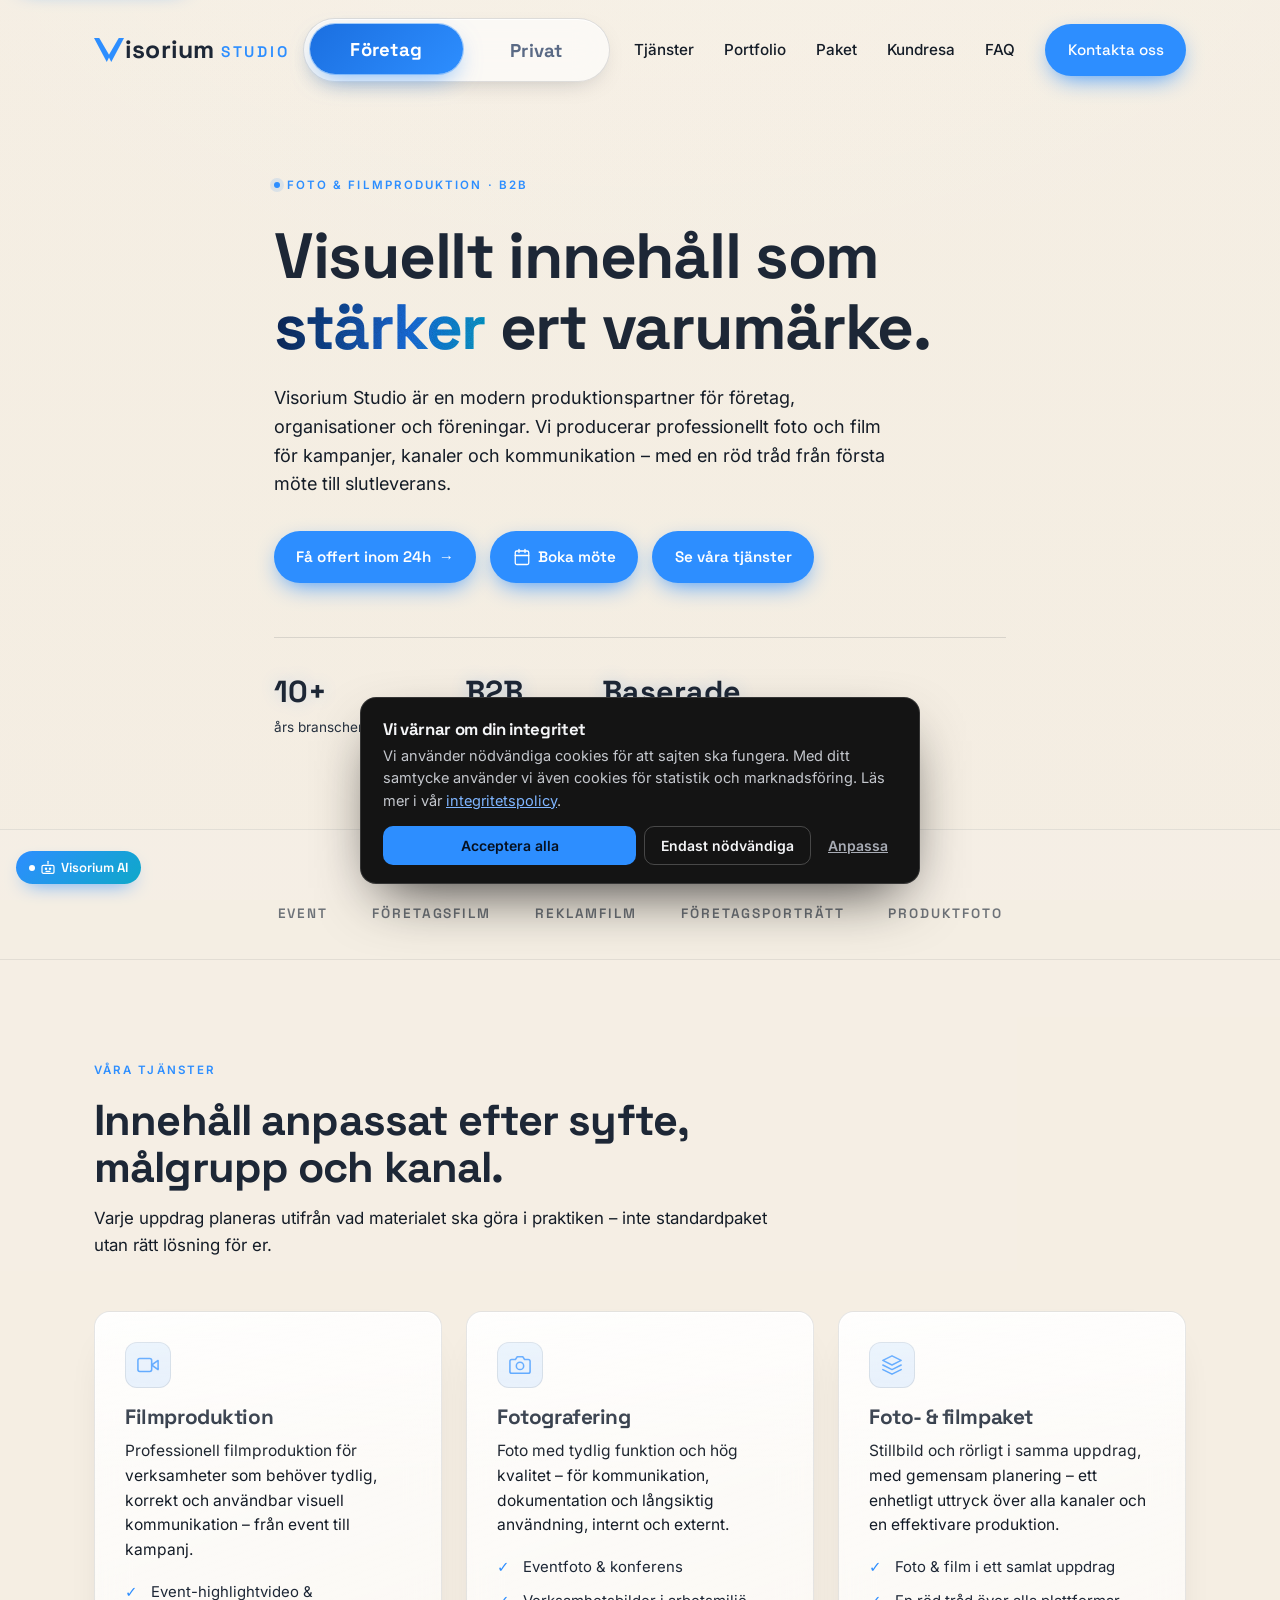
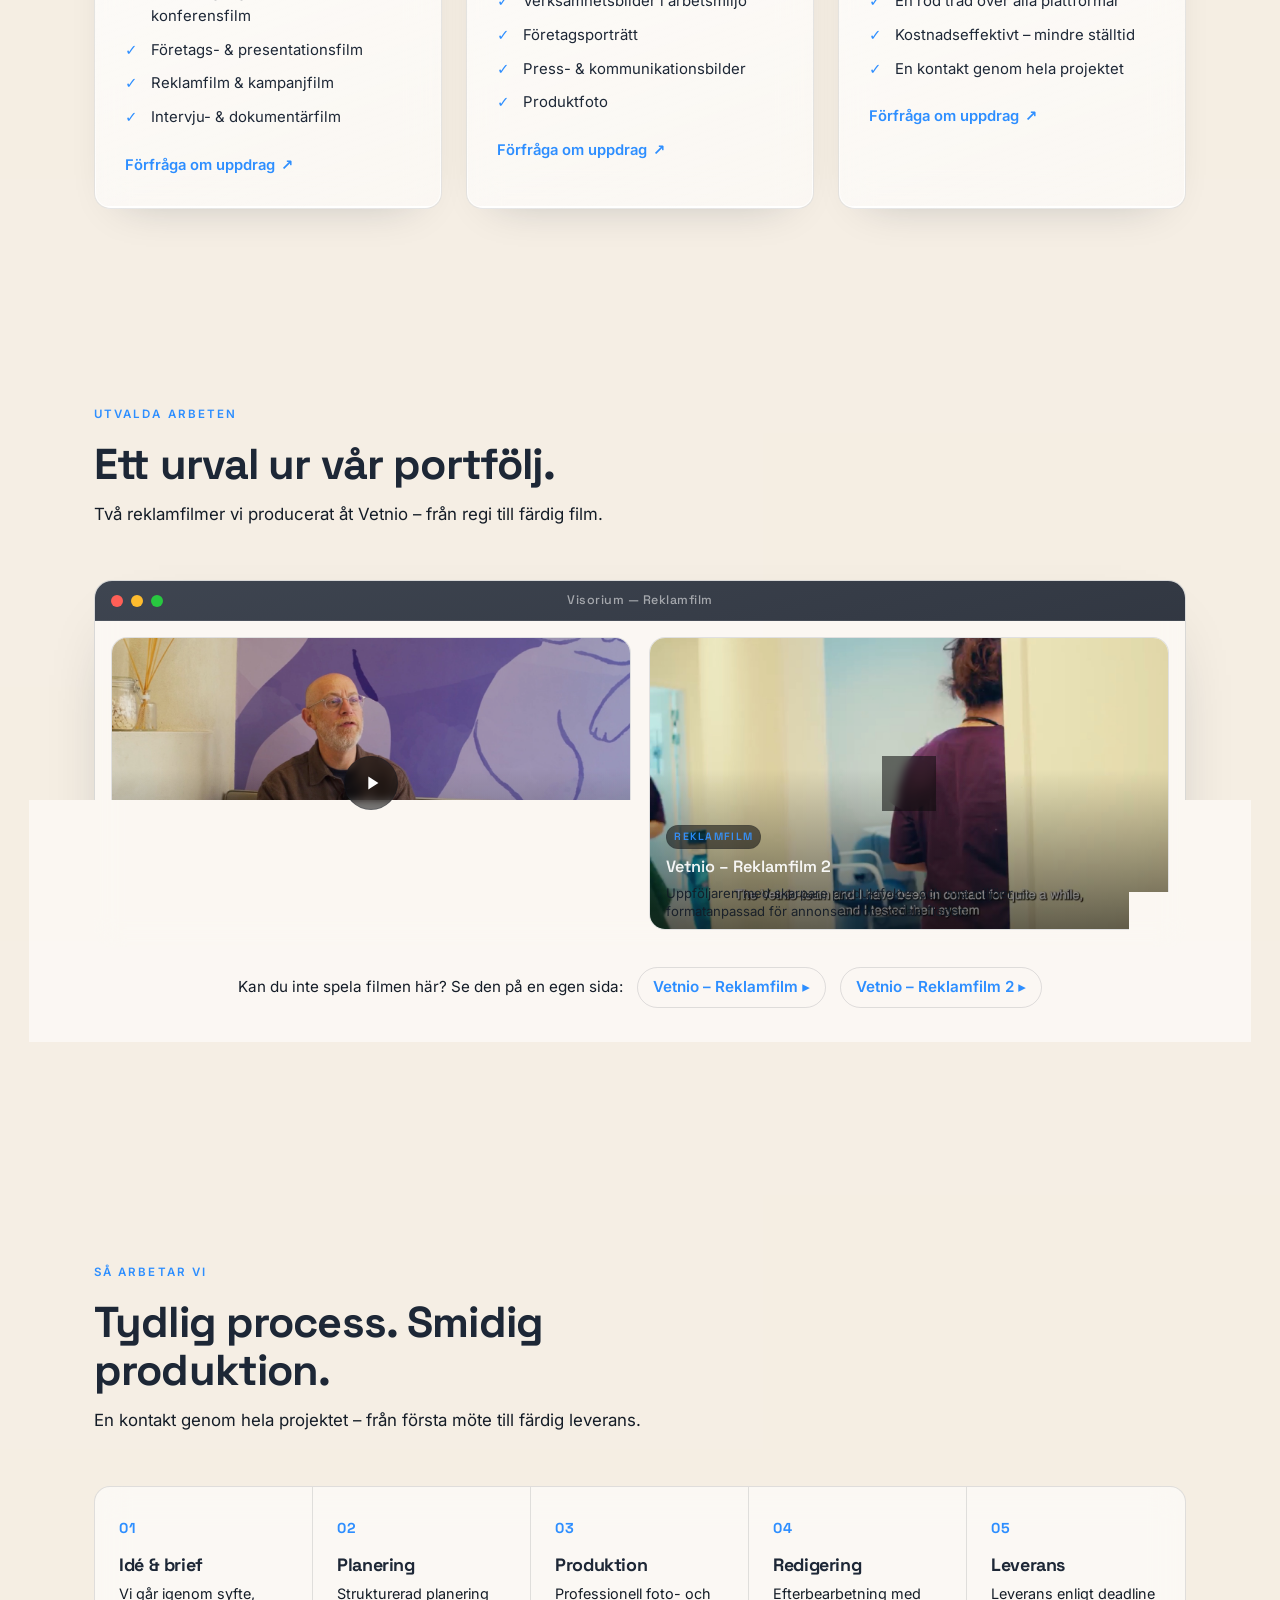
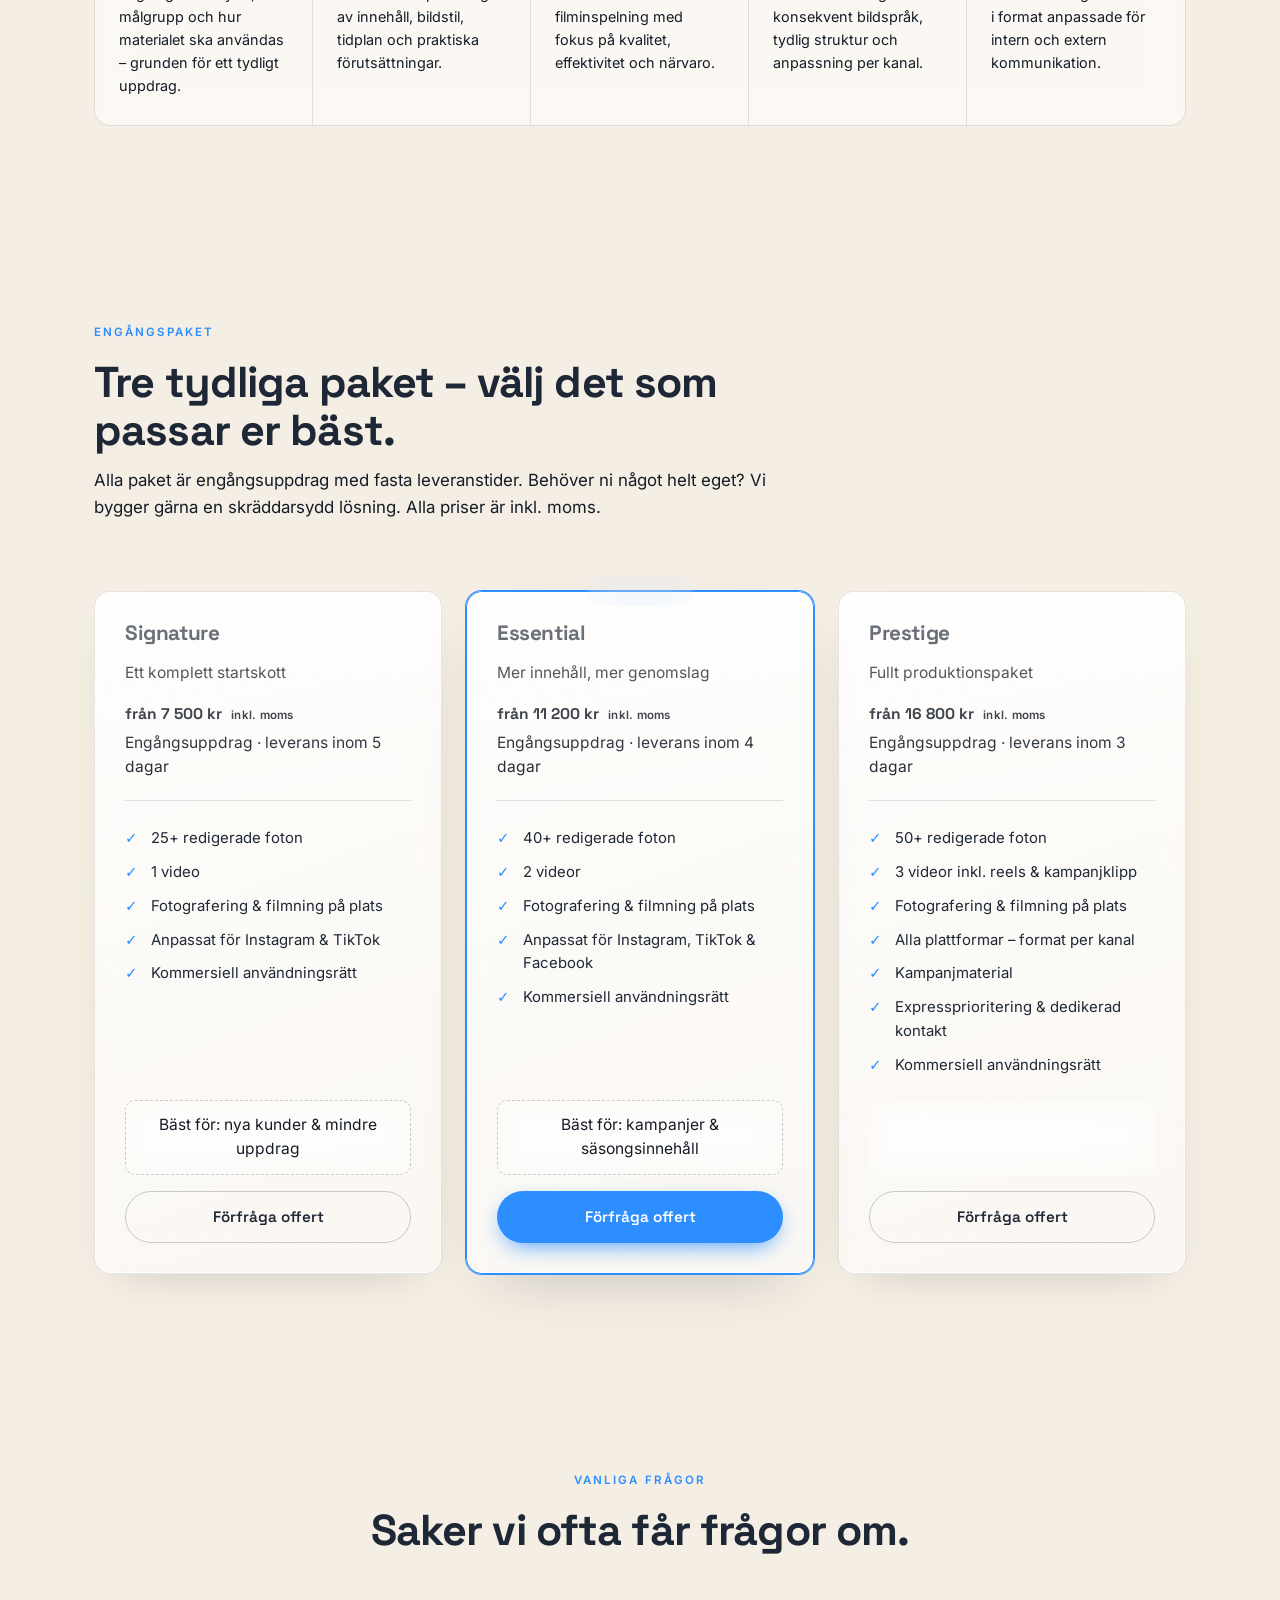
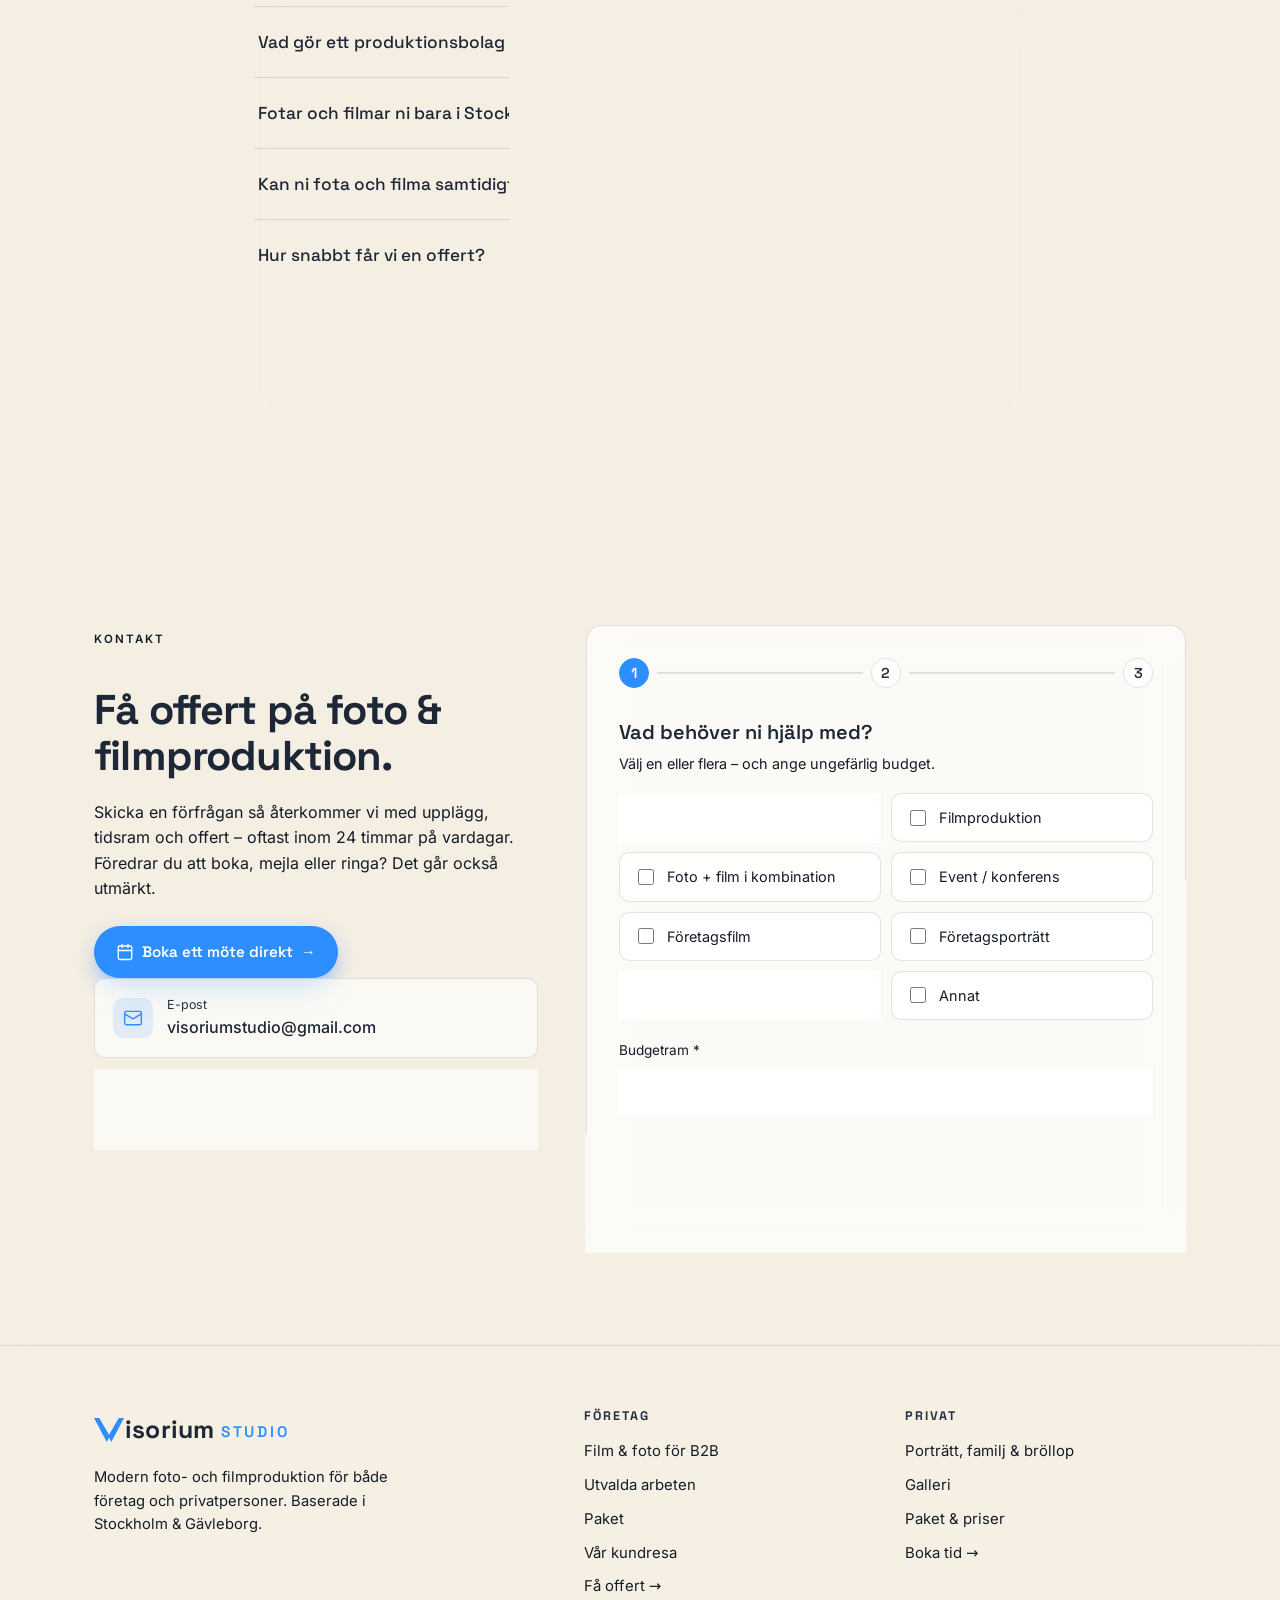
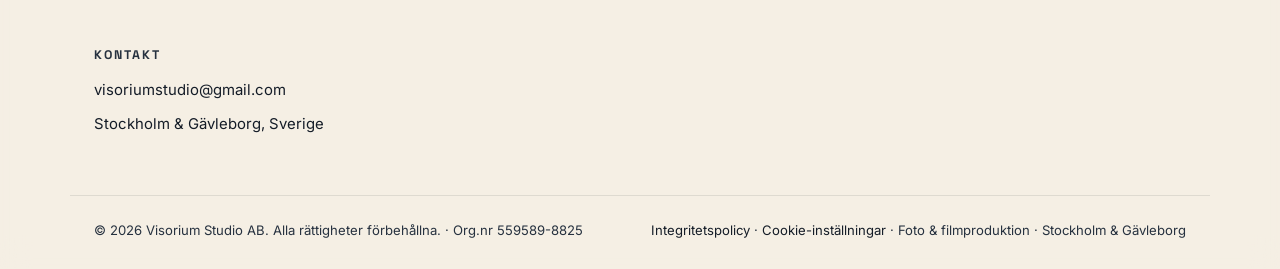
==== commit c99d522e: "Bokningsbekräftelse: ta bort tidsangivelse i texten Co-Authored-By: Claude Opus 4.8 <noreply@anthrop" ====
--- a/index.html
+++ b/index.html
@@ -938,7 +938,7 @@
     <button class="booked-close" id="bookedClose" type="button" aria-label="Stäng">&times;</button>
     <div class="done-check" aria-hidden="true">✓</div>
     <h3 id="bookedTitle">Tack! Ditt möte är bokat.</h3>
-    <p>En bekräftelse med tid och länk till mötet skickas direkt till din e-post, tillsammans med en kalenderinbjudan. Vi ser fram emot att höra mer om ditt projekt.</p>
+    <p>En bekräftelse med tid och länk till mötet skickas till din e-post, tillsammans med en kalenderinbjudan. Vi ser fram emot att höra mer om ditt projekt.</p>
     <p class="booked-help">Hittar du inte mejlet? Titta i skräpposten. Vill du boka om, avboka eller har någon fråga innan mötet når du oss på <a href="mailto:visoriumstudio@gmail.com">visoriumstudio@gmail.com</a>.</p>
     <button class="btn btn-accent" id="bookedDone" type="button">Stäng</button>
   </div>
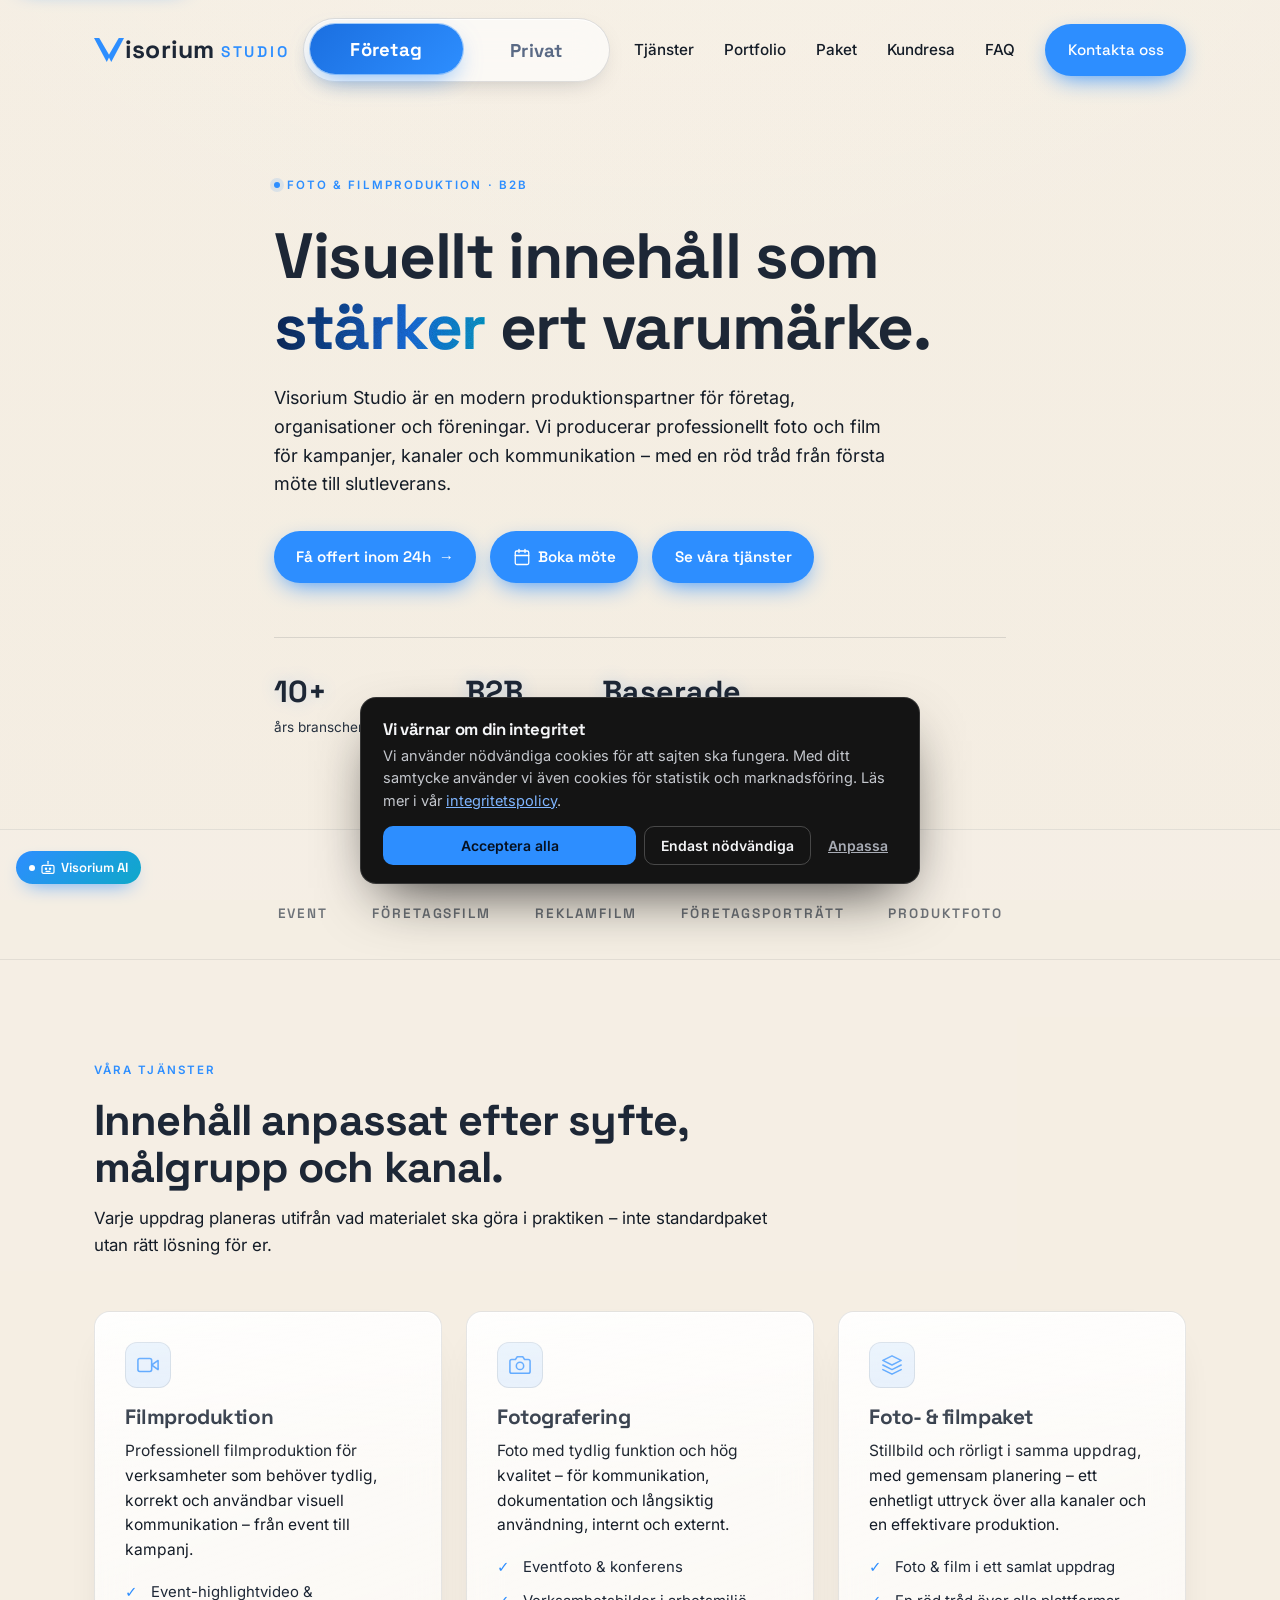
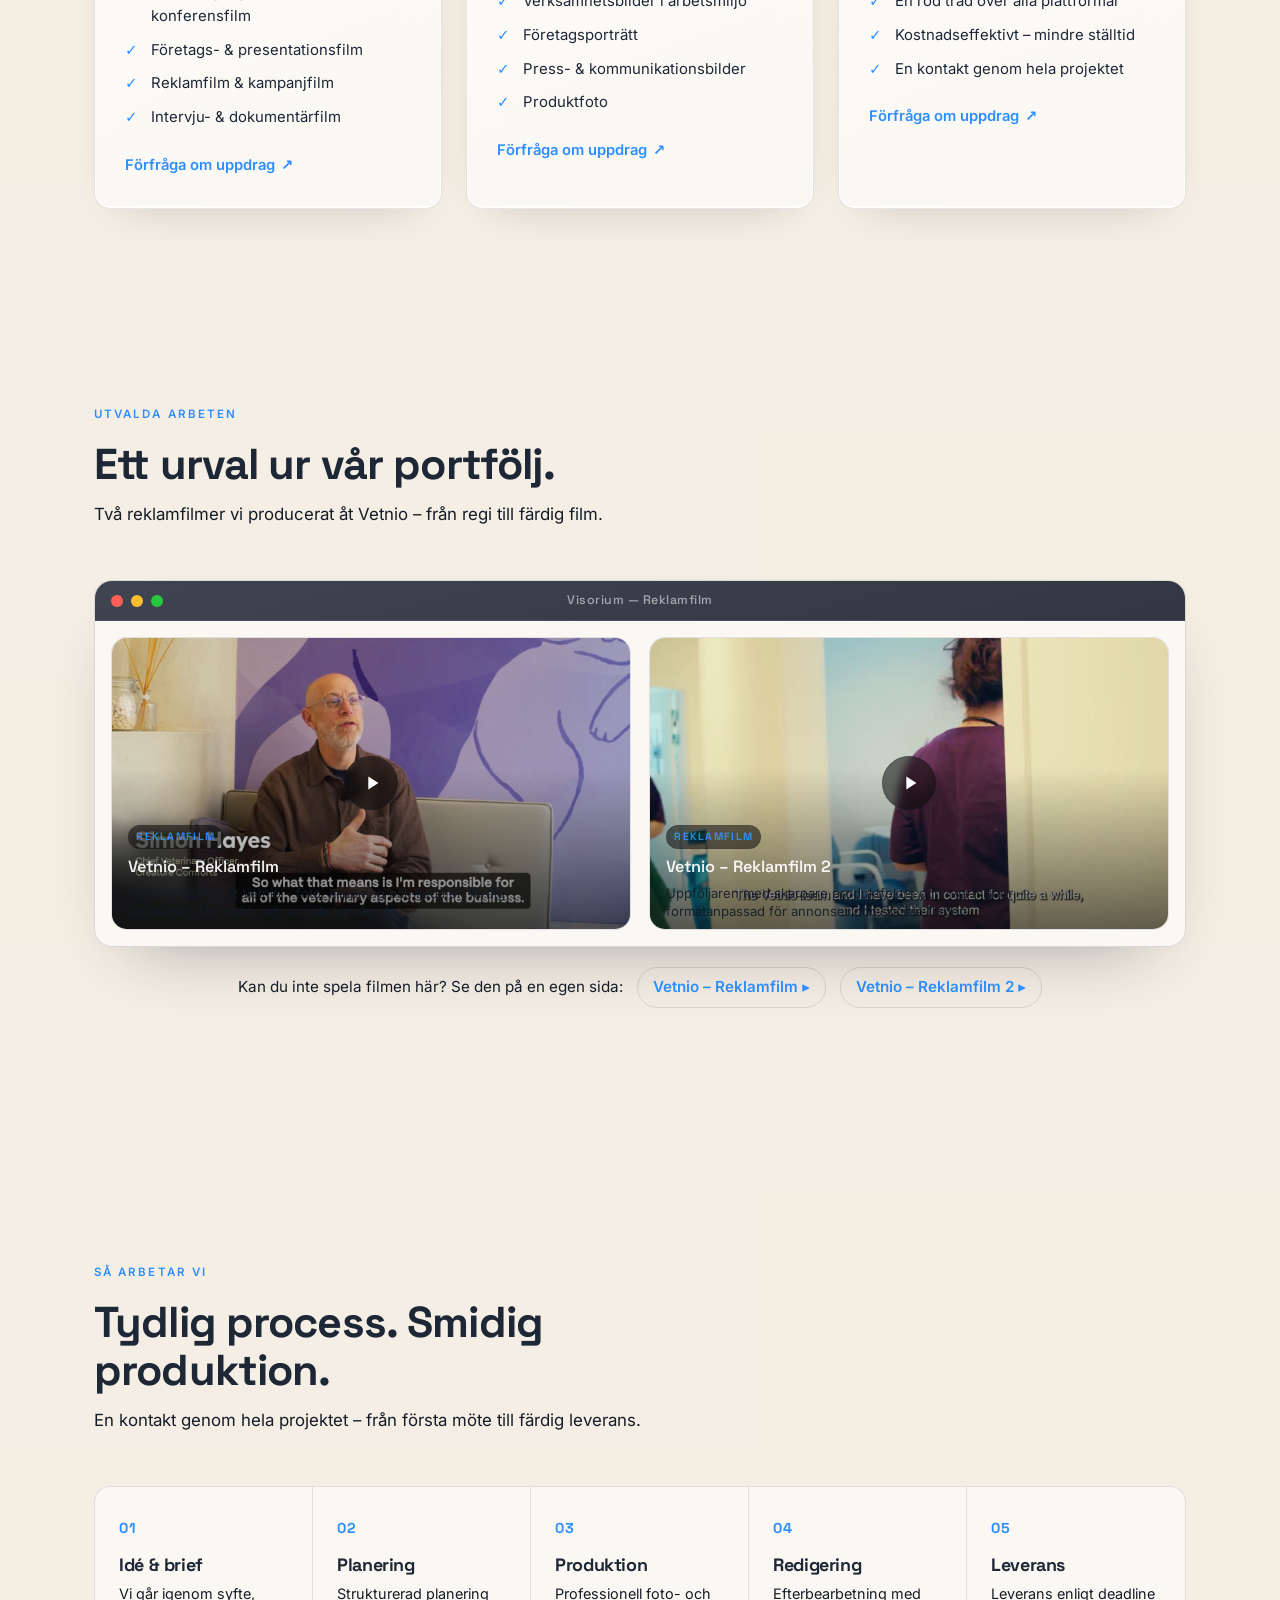
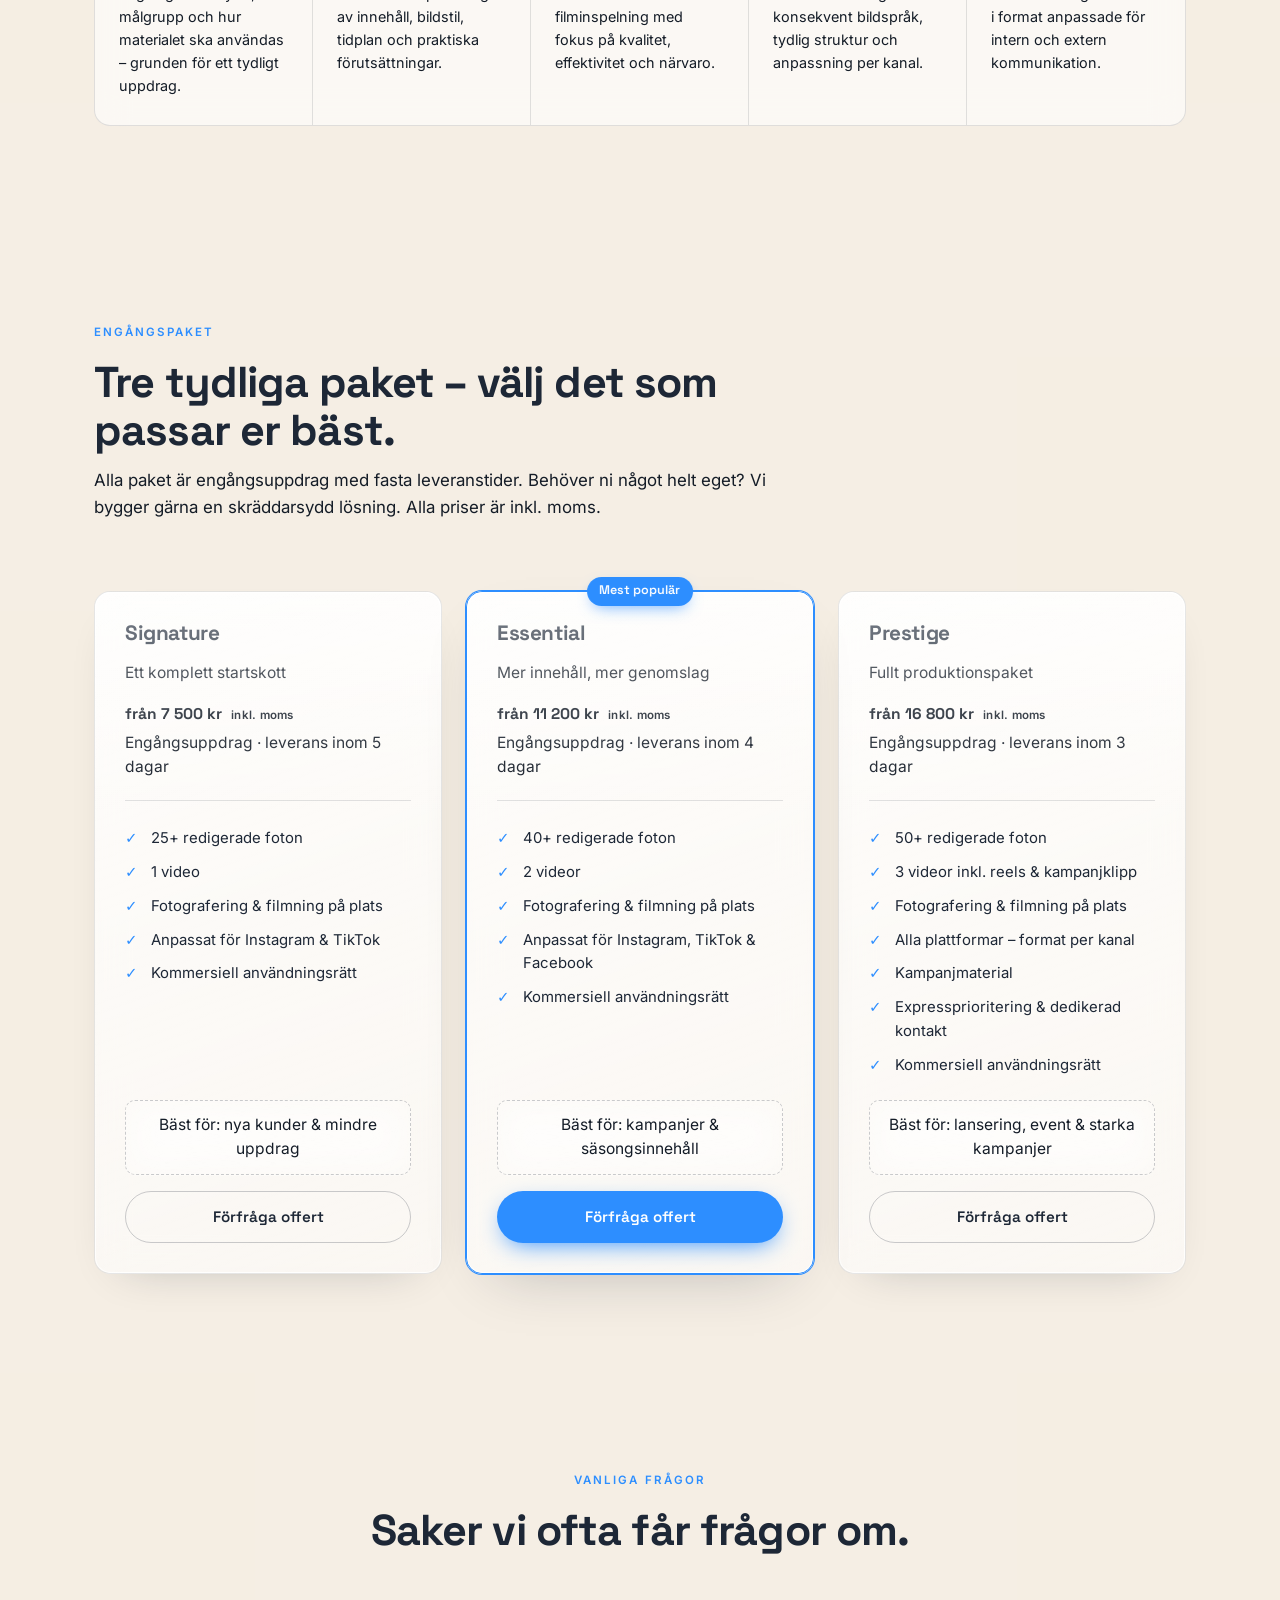
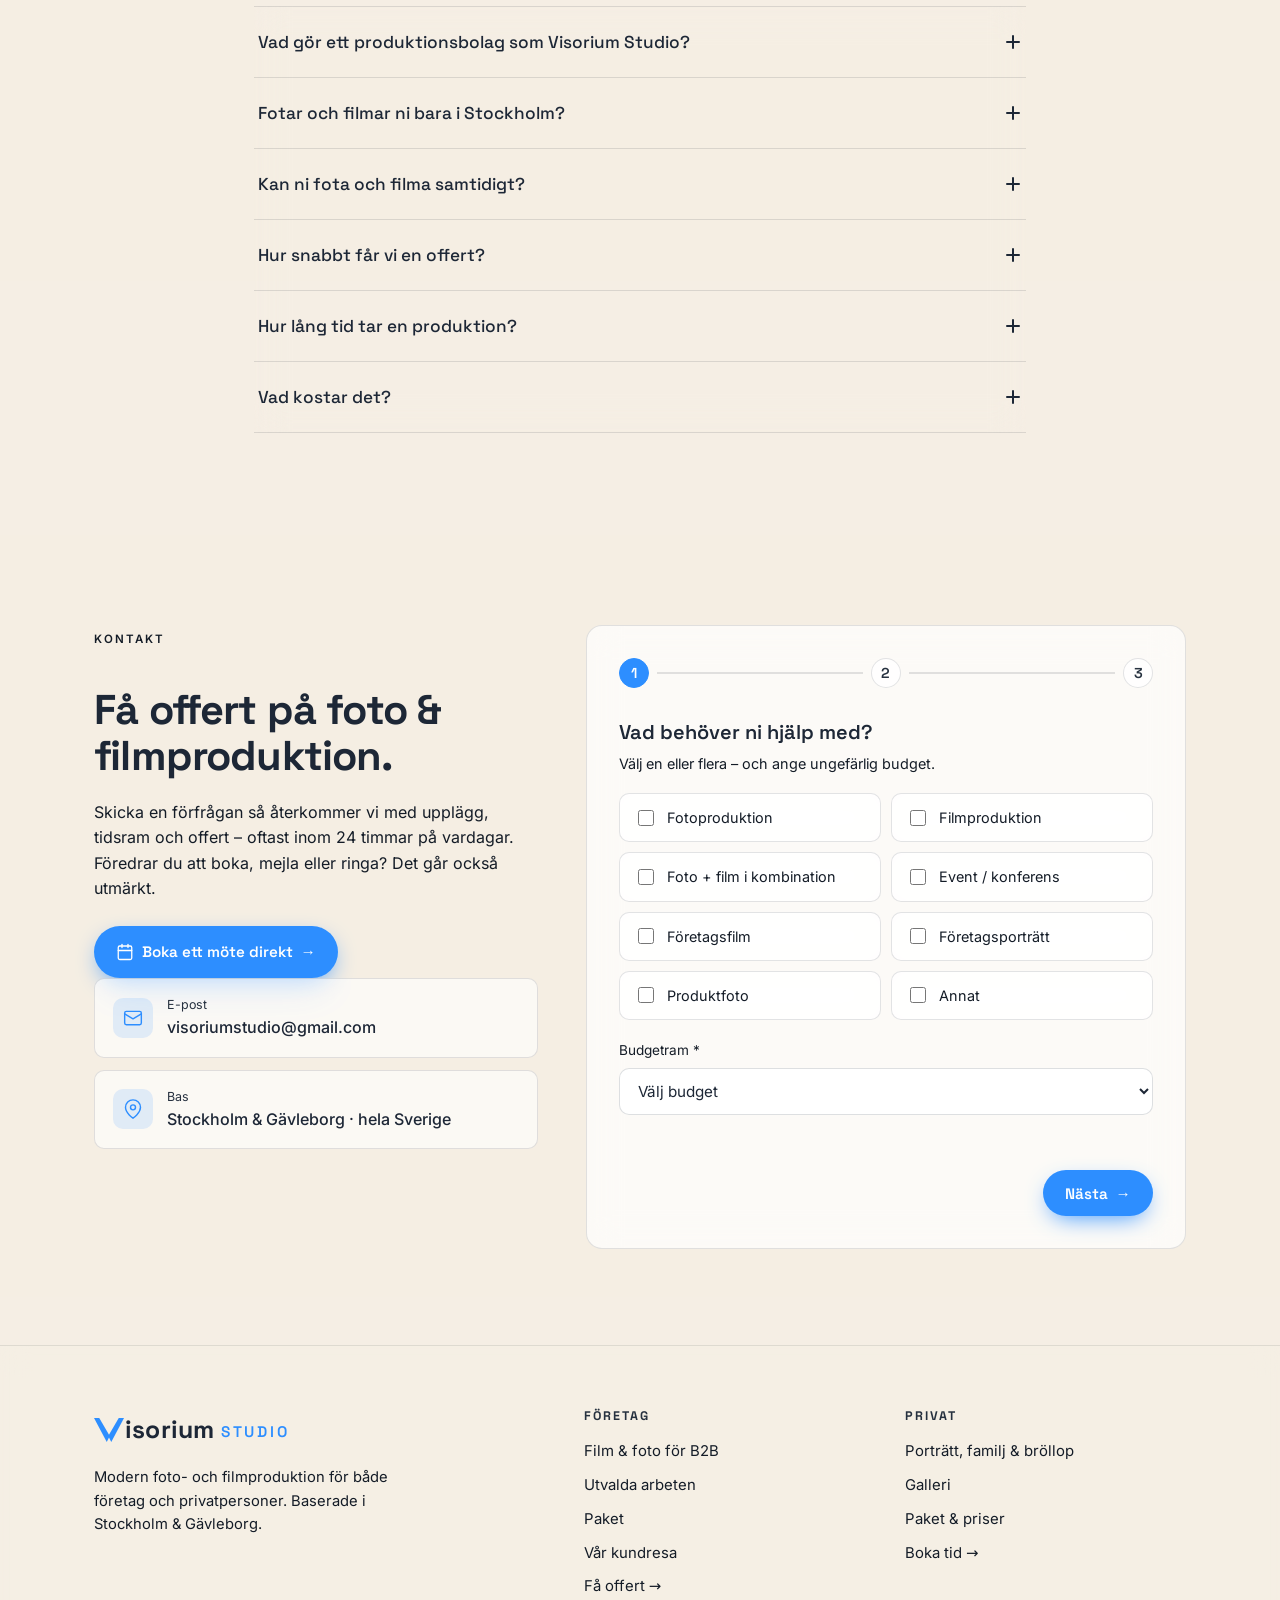
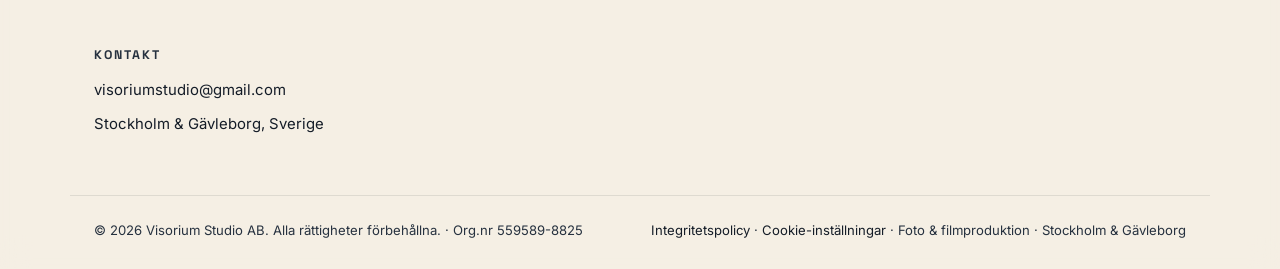
==== commit bd090e17: "Bokningsbekräftelse: nämn påminnelse 15 min innan, ta bort skräppost-raden Co-Authored-By: Claude Op" ====
--- a/index.html
+++ b/index.html
@@ -938,8 +938,8 @@
     <button class="booked-close" id="bookedClose" type="button" aria-label="Stäng">&times;</button>
     <div class="done-check" aria-hidden="true">✓</div>
     <h3 id="bookedTitle">Tack! Ditt möte är bokat.</h3>
-    <p>En bekräftelse med tid och länk till mötet skickas till din e-post, tillsammans med en kalenderinbjudan. Vi ser fram emot att höra mer om ditt projekt.</p>
-    <p class="booked-help">Hittar du inte mejlet? Titta i skräpposten. Vill du boka om, avboka eller har någon fråga innan mötet når du oss på <a href="mailto:visoriumstudio@gmail.com">visoriumstudio@gmail.com</a>.</p>
+    <p>En bekräftelse med tid och länk till mötet skickas till din e-post, tillsammans med en kalenderinbjudan. Du får även en påminnelse med möteslänken 15 minuter innan mötet börjar. Vi ser fram emot att höra mer om ditt projekt.</p>
+    <p class="booked-help">Vill du boka om, avboka eller har någon fråga innan mötet når du oss på <a href="mailto:visoriumstudio@gmail.com">visoriumstudio@gmail.com</a>.</p>
     <button class="btn btn-accent" id="bookedDone" type="button">Stäng</button>
   </div>
 </div>
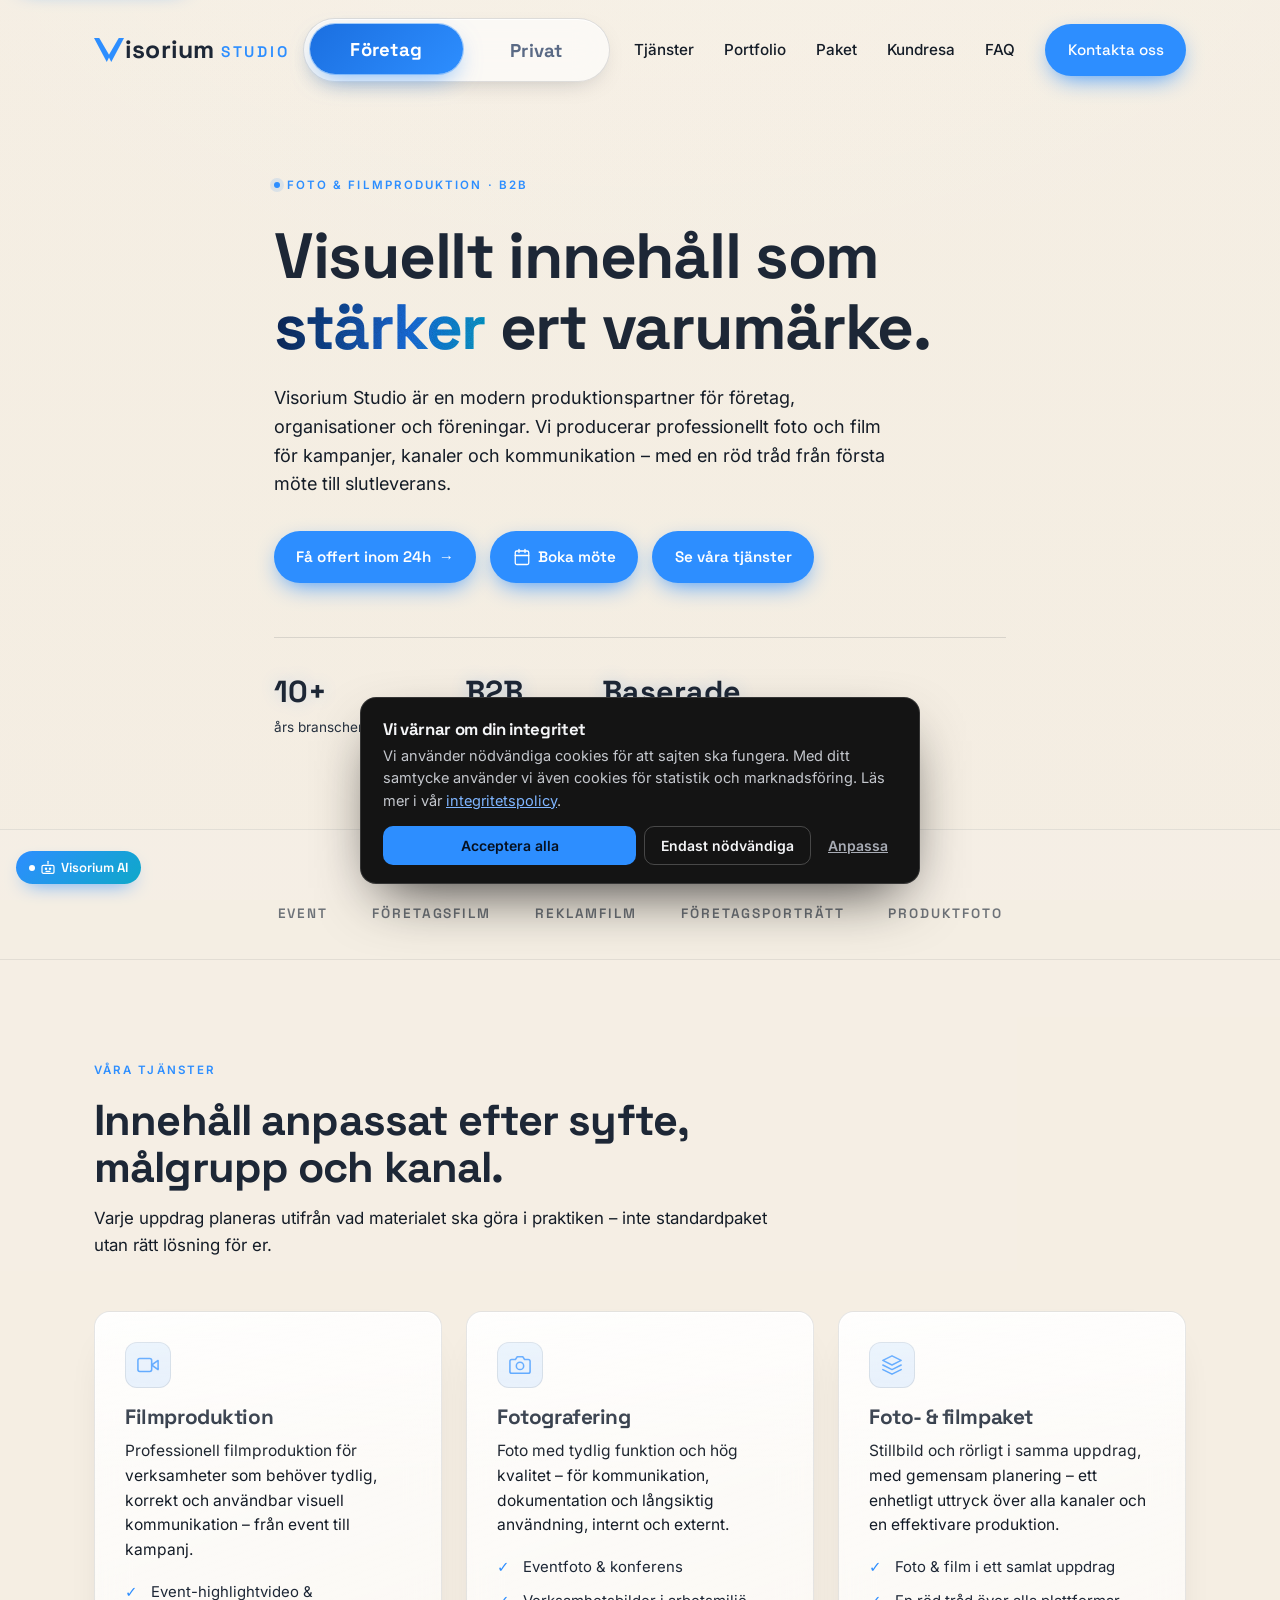
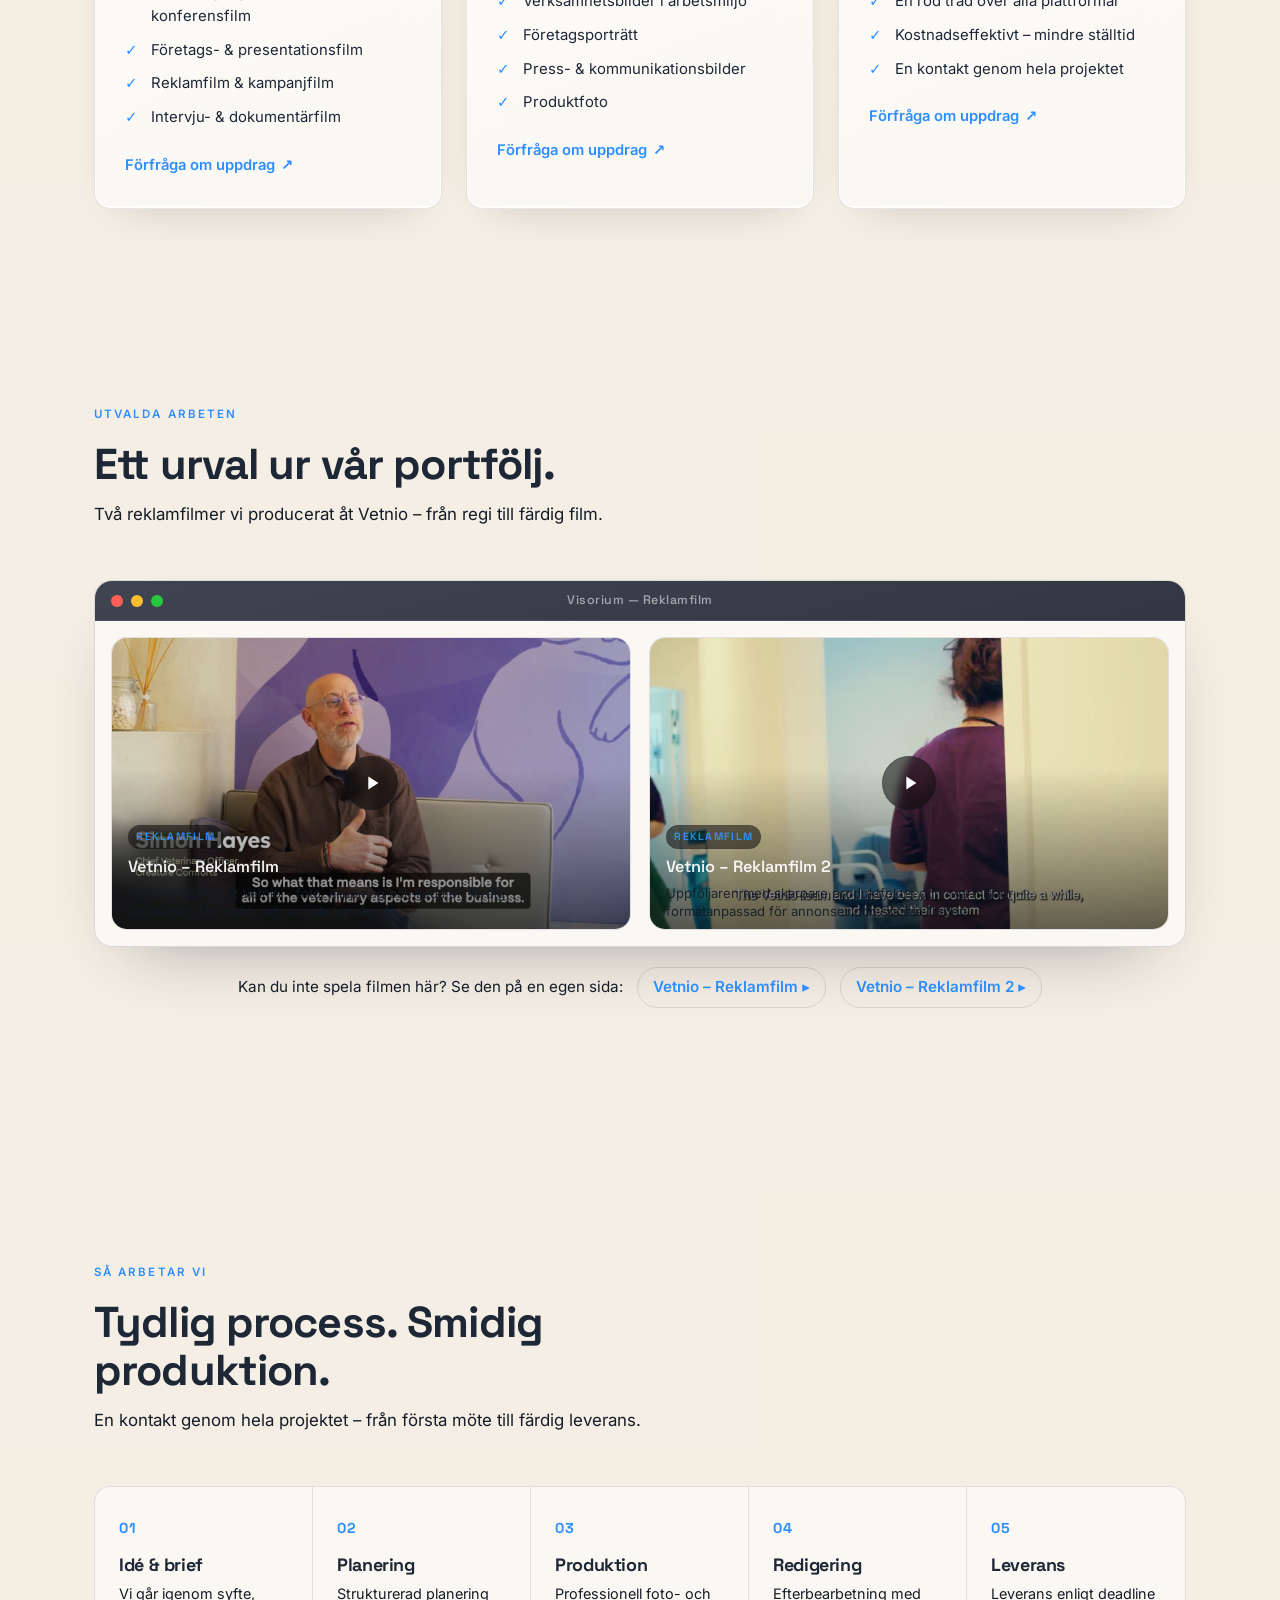
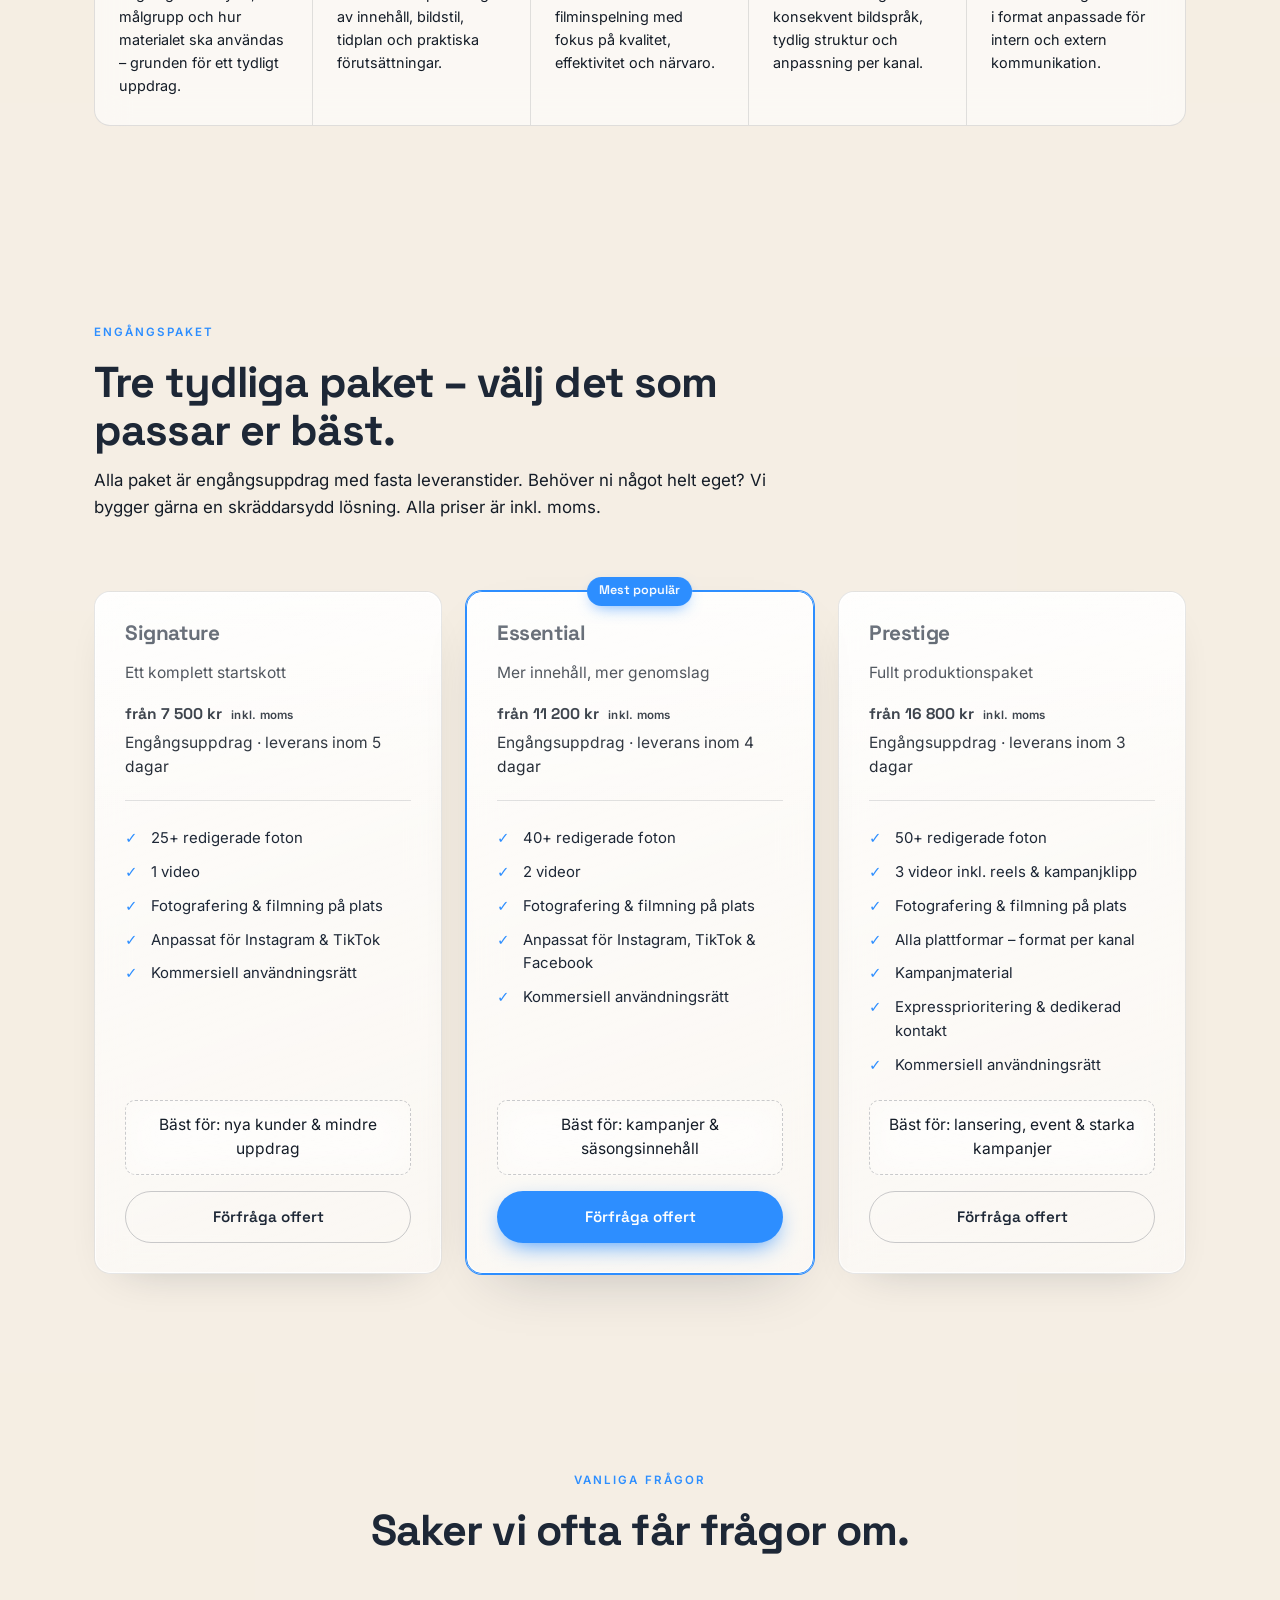
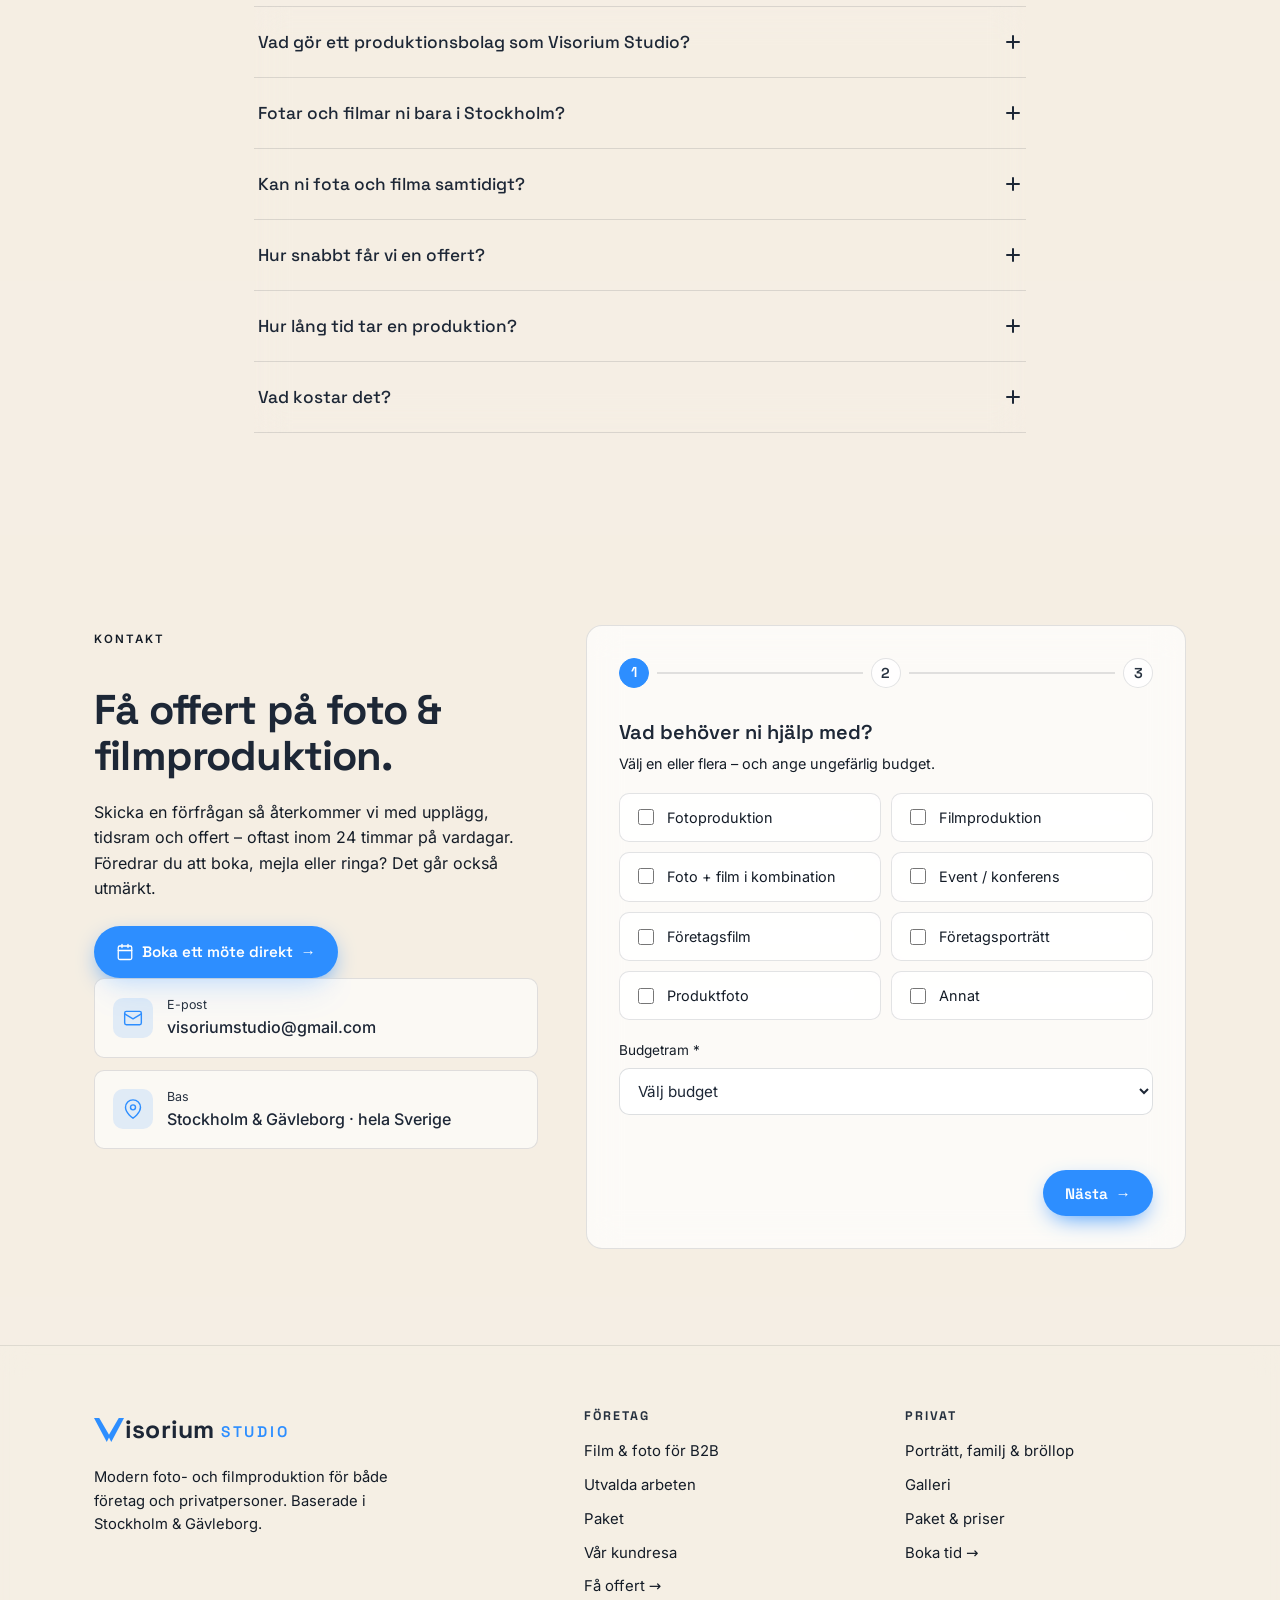
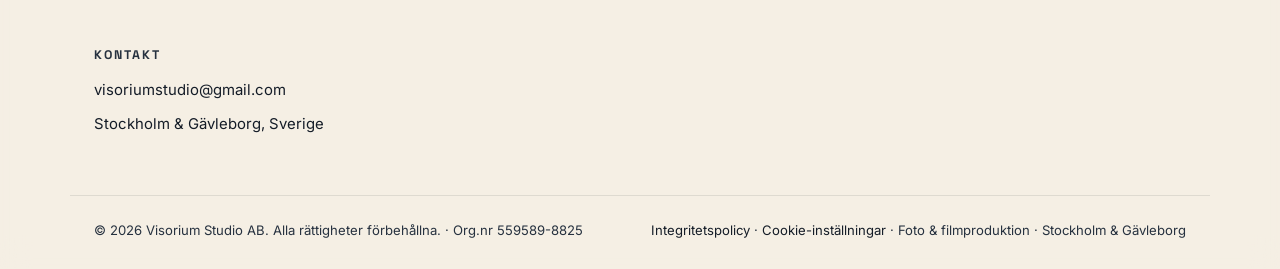
==== commit 939ce390: "Bokningsbekräftelse: bekräftelse inom 24 timmar, ta bort 15-min-påminnelsen Co-Authored-By: Claude O" ====
--- a/index.html
+++ b/index.html
@@ -938,7 +938,7 @@
     <button class="booked-close" id="bookedClose" type="button" aria-label="Stäng">&times;</button>
     <div class="done-check" aria-hidden="true">✓</div>
     <h3 id="bookedTitle">Tack! Ditt möte är bokat.</h3>
-    <p>En bekräftelse med tid och länk till mötet skickas till din e-post, tillsammans med en kalenderinbjudan. Du får även en påminnelse med möteslänken 15 minuter innan mötet börjar. Vi ser fram emot att höra mer om ditt projekt.</p>
+    <p>En bekräftelse med tid och länk till mötet skickas till din e-post, tillsammans med en kalenderinbjudan, inom 24 timmar. Vi ser fram emot att höra mer om ditt projekt.</p>
     <p class="booked-help">Vill du boka om, avboka eller har någon fråga innan mötet når du oss på <a href="mailto:visoriumstudio@gmail.com">visoriumstudio@gmail.com</a>.</p>
     <button class="btn btn-accent" id="bookedDone" type="button">Stäng</button>
   </div>
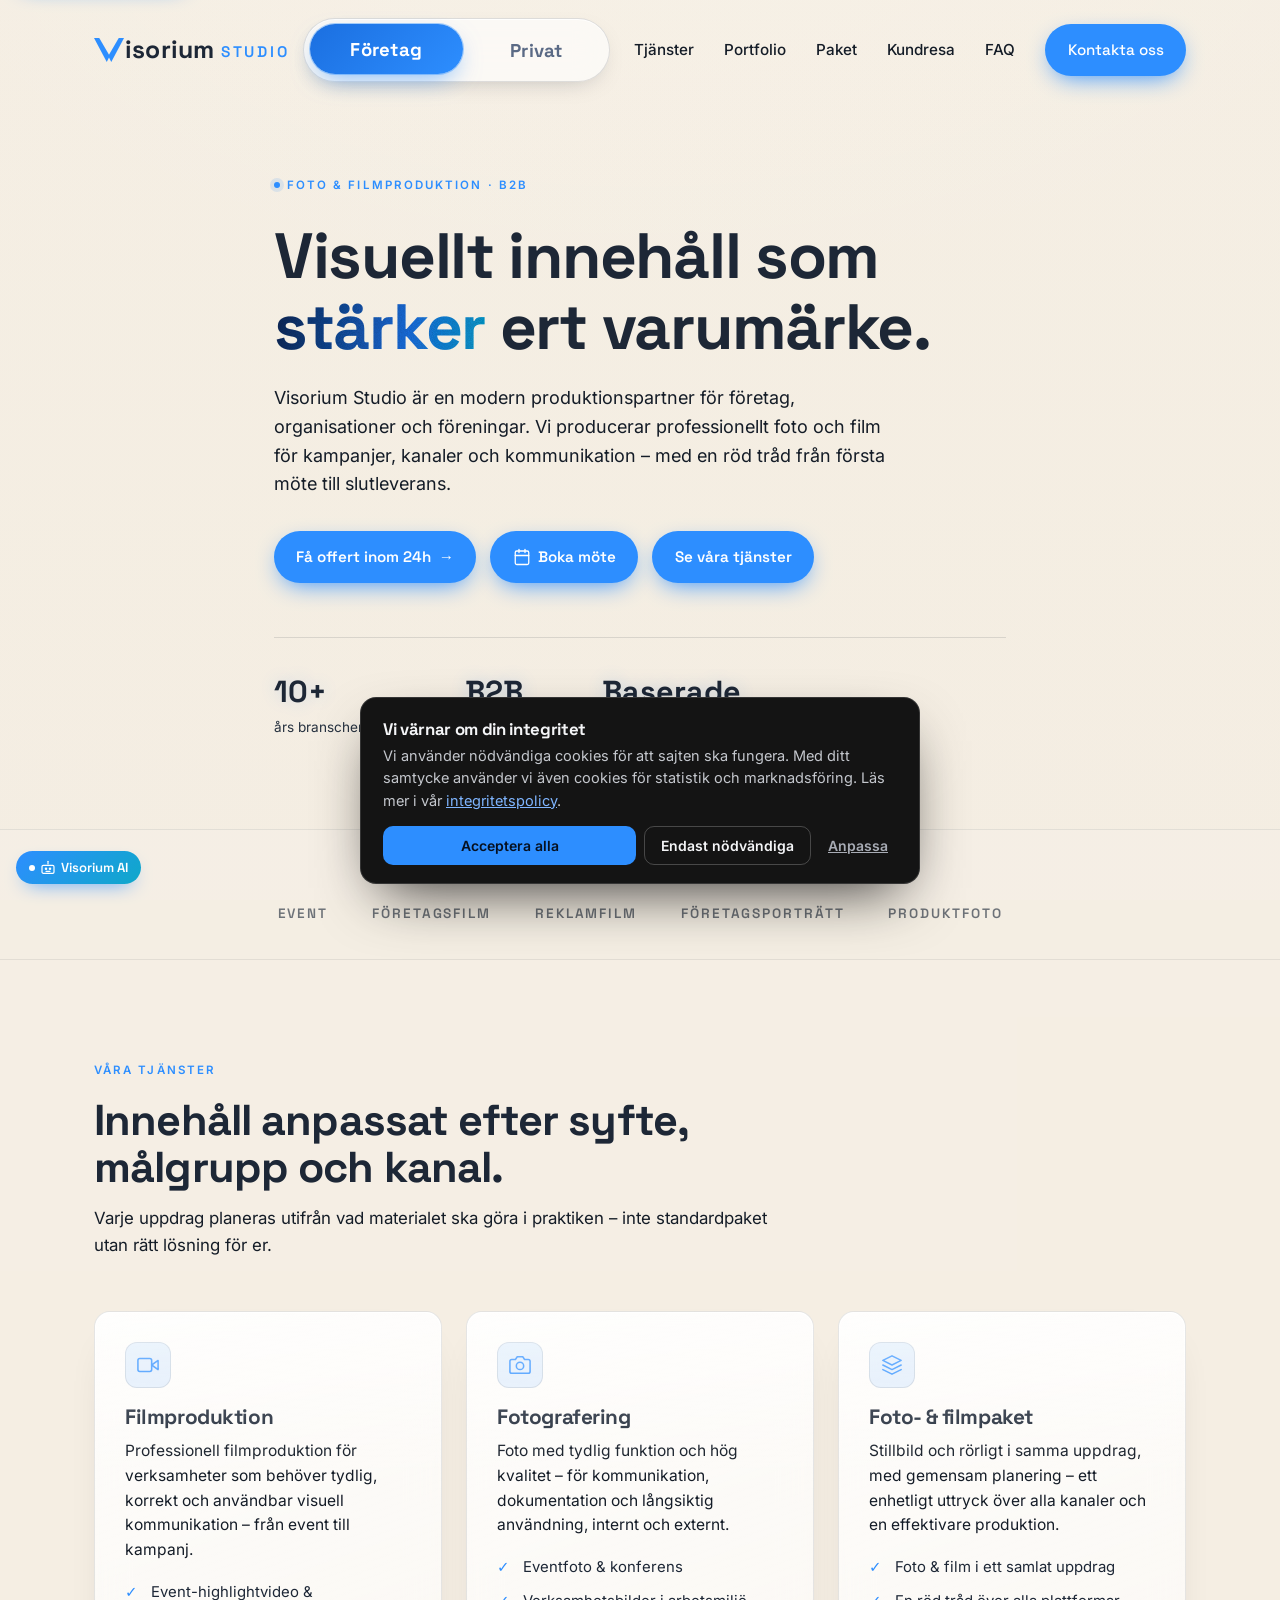
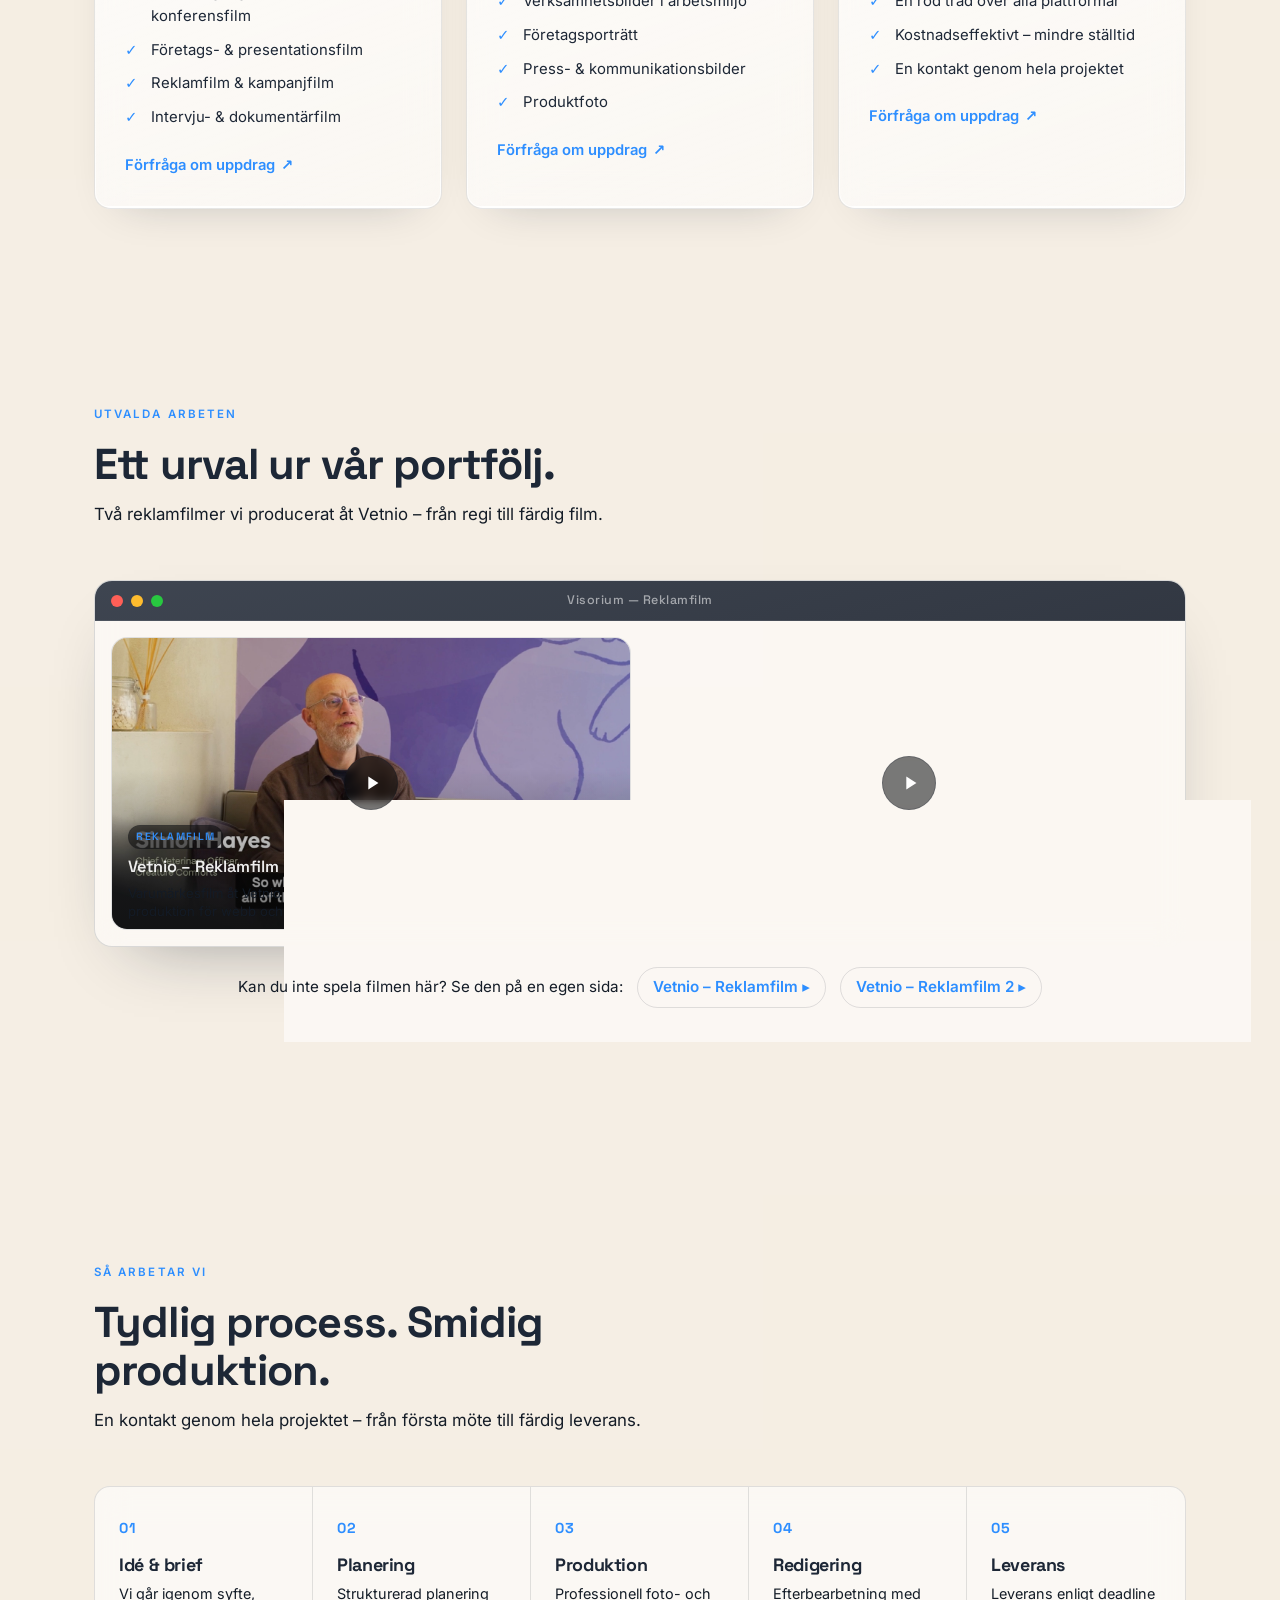
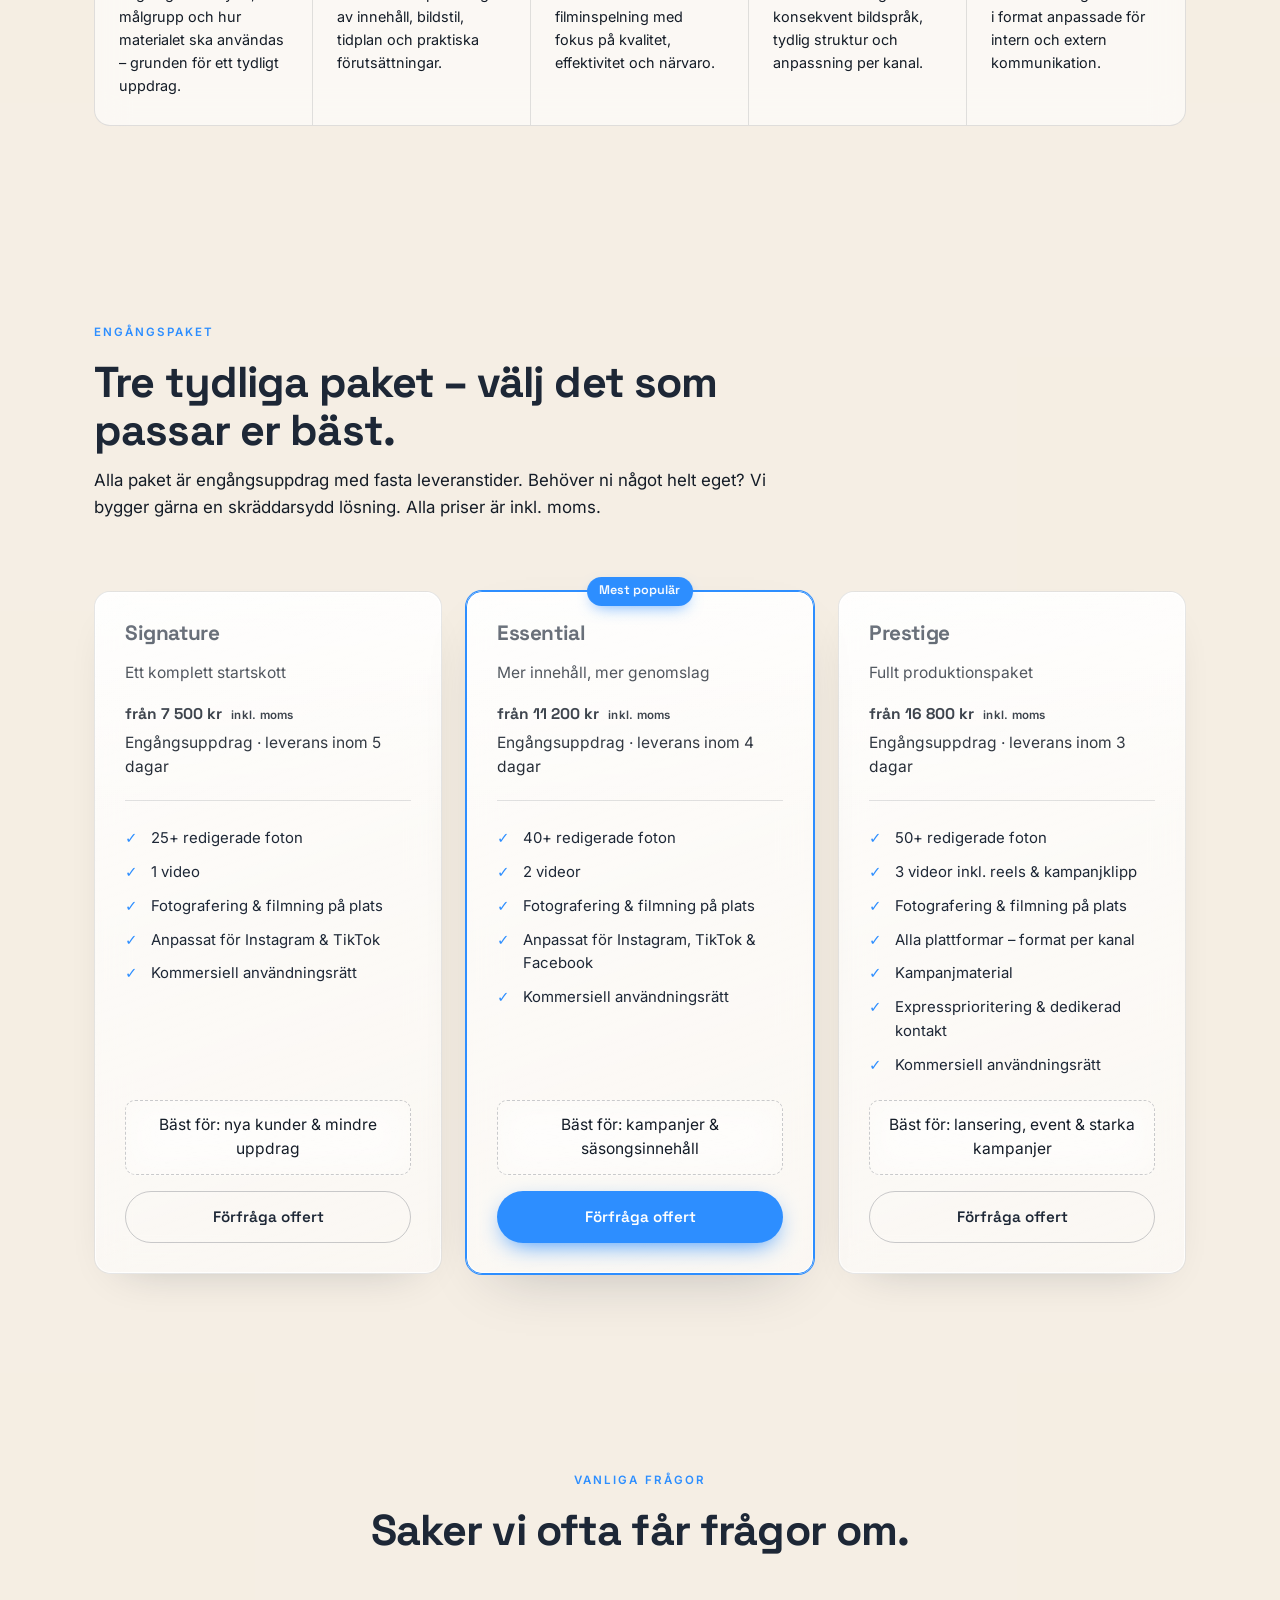
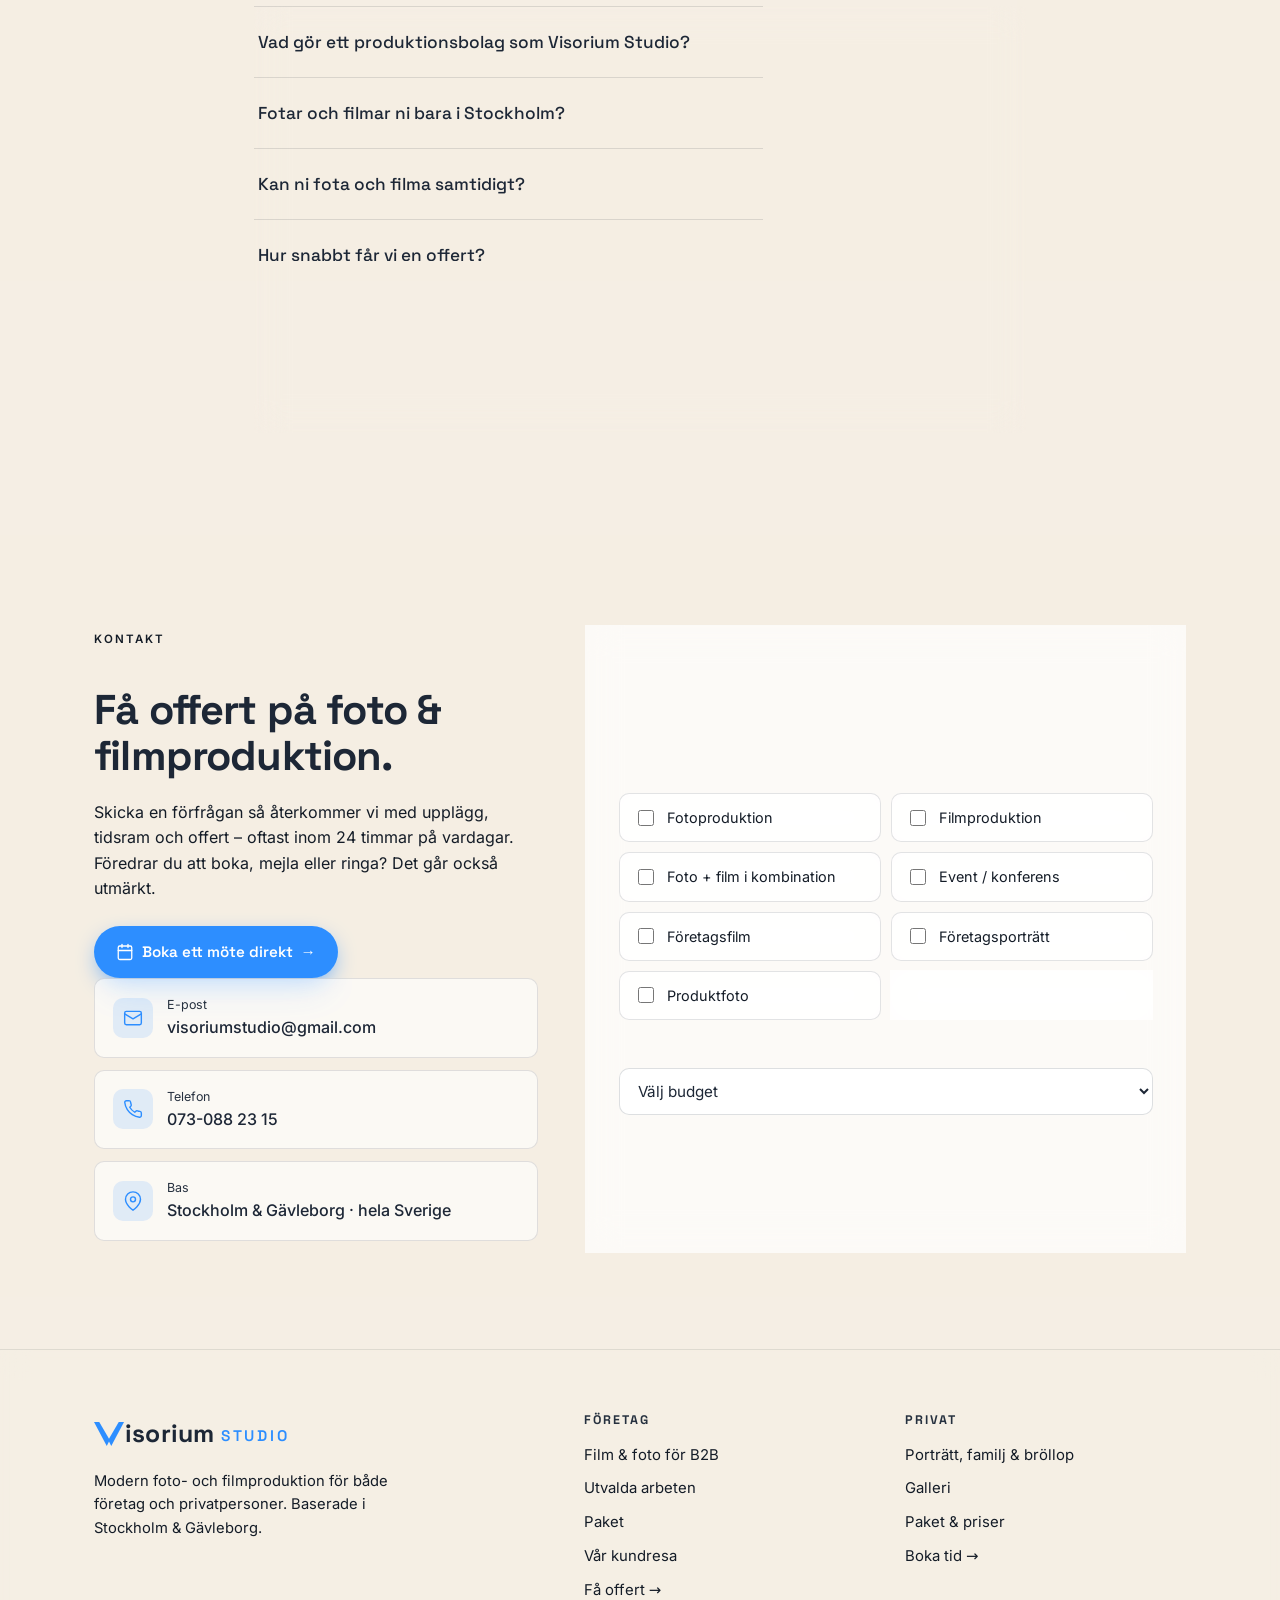
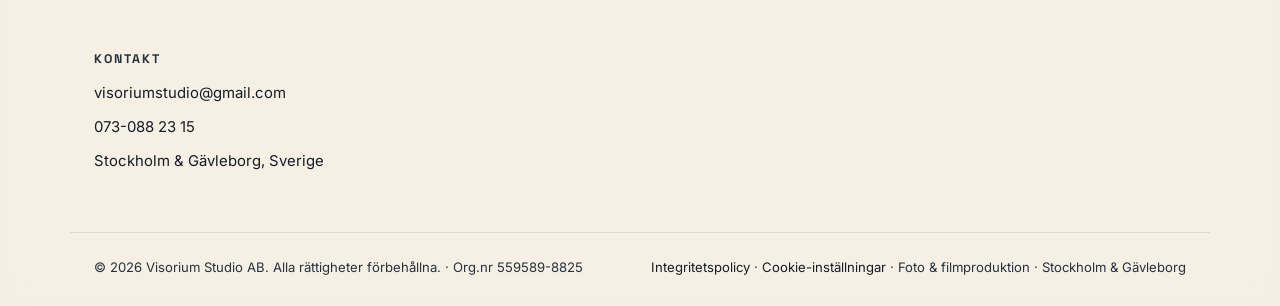
==== commit 48b6543d: "Kontakt: lägg till telefonnummer på företag, privat och i sidfoten Klickbart tel:-nummer i internati" ====
--- a/index.html
+++ b/index.html
@@ -331,6 +331,10 @@
           <span class="cc-icon"><svg viewBox="0 0 24 24" fill="none" stroke="currentColor" stroke-width="1.7" stroke-linecap="round" stroke-linejoin="round" aria-hidden="true"><rect x="2" y="4" width="20" height="16" rx="2"/><path d="m22 7-10 6L2 7"/></svg></span>
           <span><span class="cc-label">E-post</span><span class="cc-value">visoriumstudio@gmail.com</span></span>
         </a>
+        <a class="contact-card" href="tel:+46730882315">
+          <span class="cc-icon"><svg viewBox="0 0 24 24" fill="none" stroke="currentColor" stroke-width="1.7" stroke-linecap="round" stroke-linejoin="round" aria-hidden="true"><path d="M22 16.92v3a2 2 0 0 1-2.18 2 19.79 19.79 0 0 1-8.63-3.07 19.5 19.5 0 0 1-6-6A19.79 19.79 0 0 1 2.12 4.18 2 2 0 0 1 4.11 2h3a2 2 0 0 1 2 1.72c.13.96.36 1.9.7 2.81a2 2 0 0 1-.45 2.11L8.09 9.91a16 16 0 0 0 6 6l1.27-1.27a2 2 0 0 1 2.11-.45c.9.34 1.85.57 2.81.7A2 2 0 0 1 22 16.92z"/></svg></span>
+          <span><span class="cc-label">Telefon</span><span class="cc-value">073-088 23 15</span></span>
+        </a>
         <div class="contact-card">
           <span class="cc-icon"><svg viewBox="0 0 24 24" fill="none" stroke="currentColor" stroke-width="1.7" stroke-linecap="round" stroke-linejoin="round" aria-hidden="true"><path d="M21 10c0 7-9 13-9 13s-9-6-9-13a9 9 0 0 1 18 0z"/><circle cx="12" cy="10" r="3"/></svg></span>
           <span><span class="cc-label">Bas</span><span class="cc-value">Stockholm &amp; Gävleborg · hela Sverige</span></span>
@@ -799,6 +803,10 @@
           <span class="cc-icon"><svg viewBox="0 0 24 24" fill="none" stroke="currentColor" stroke-width="1.7" stroke-linecap="round" stroke-linejoin="round" aria-hidden="true"><rect x="2" y="4" width="20" height="16" rx="2"/><path d="m22 7-10 6L2 7"/></svg></span>
           <span><span class="cc-label">E-post</span><span class="cc-value">visoriumstudio@gmail.com</span></span>
         </a>
+        <a class="contact-card" href="tel:+46730882315">
+          <span class="cc-icon"><svg viewBox="0 0 24 24" fill="none" stroke="currentColor" stroke-width="1.7" stroke-linecap="round" stroke-linejoin="round" aria-hidden="true"><path d="M22 16.92v3a2 2 0 0 1-2.18 2 19.79 19.79 0 0 1-8.63-3.07 19.5 19.5 0 0 1-6-6A19.79 19.79 0 0 1 2.12 4.18 2 2 0 0 1 4.11 2h3a2 2 0 0 1 2 1.72c.13.96.36 1.9.7 2.81a2 2 0 0 1-.45 2.11L8.09 9.91a16 16 0 0 0 6 6l1.27-1.27a2 2 0 0 1 2.11-.45c.9.34 1.85.57 2.81.7A2 2 0 0 1 22 16.92z"/></svg></span>
+          <span><span class="cc-label">Telefon</span><span class="cc-value">073-088 23 15</span></span>
+        </a>
         <div class="contact-card">
           <span class="cc-icon"><svg viewBox="0 0 24 24" fill="none" stroke="currentColor" stroke-width="1.7" stroke-linecap="round" stroke-linejoin="round" aria-hidden="true"><path d="M21 10c0 7-9 13-9 13s-9-6-9-13a9 9 0 0 1 18 0z"/><circle cx="12" cy="10" r="3"/></svg></span>
           <span><span class="cc-label">Plats</span><span class="cc-value">Stockholm &amp; Gävleborg</span></span>
@@ -923,6 +931,7 @@
     <div class="footer-col">
       <h4>Kontakt</h4>
       <a href="mailto:visoriumstudio@gmail.com">visoriumstudio@gmail.com</a>
+      <a href="tel:+46730882315">073-088 23 15</a>
       <span>Stockholm &amp; Gävleborg, Sverige</span>
     </div>
   </div>
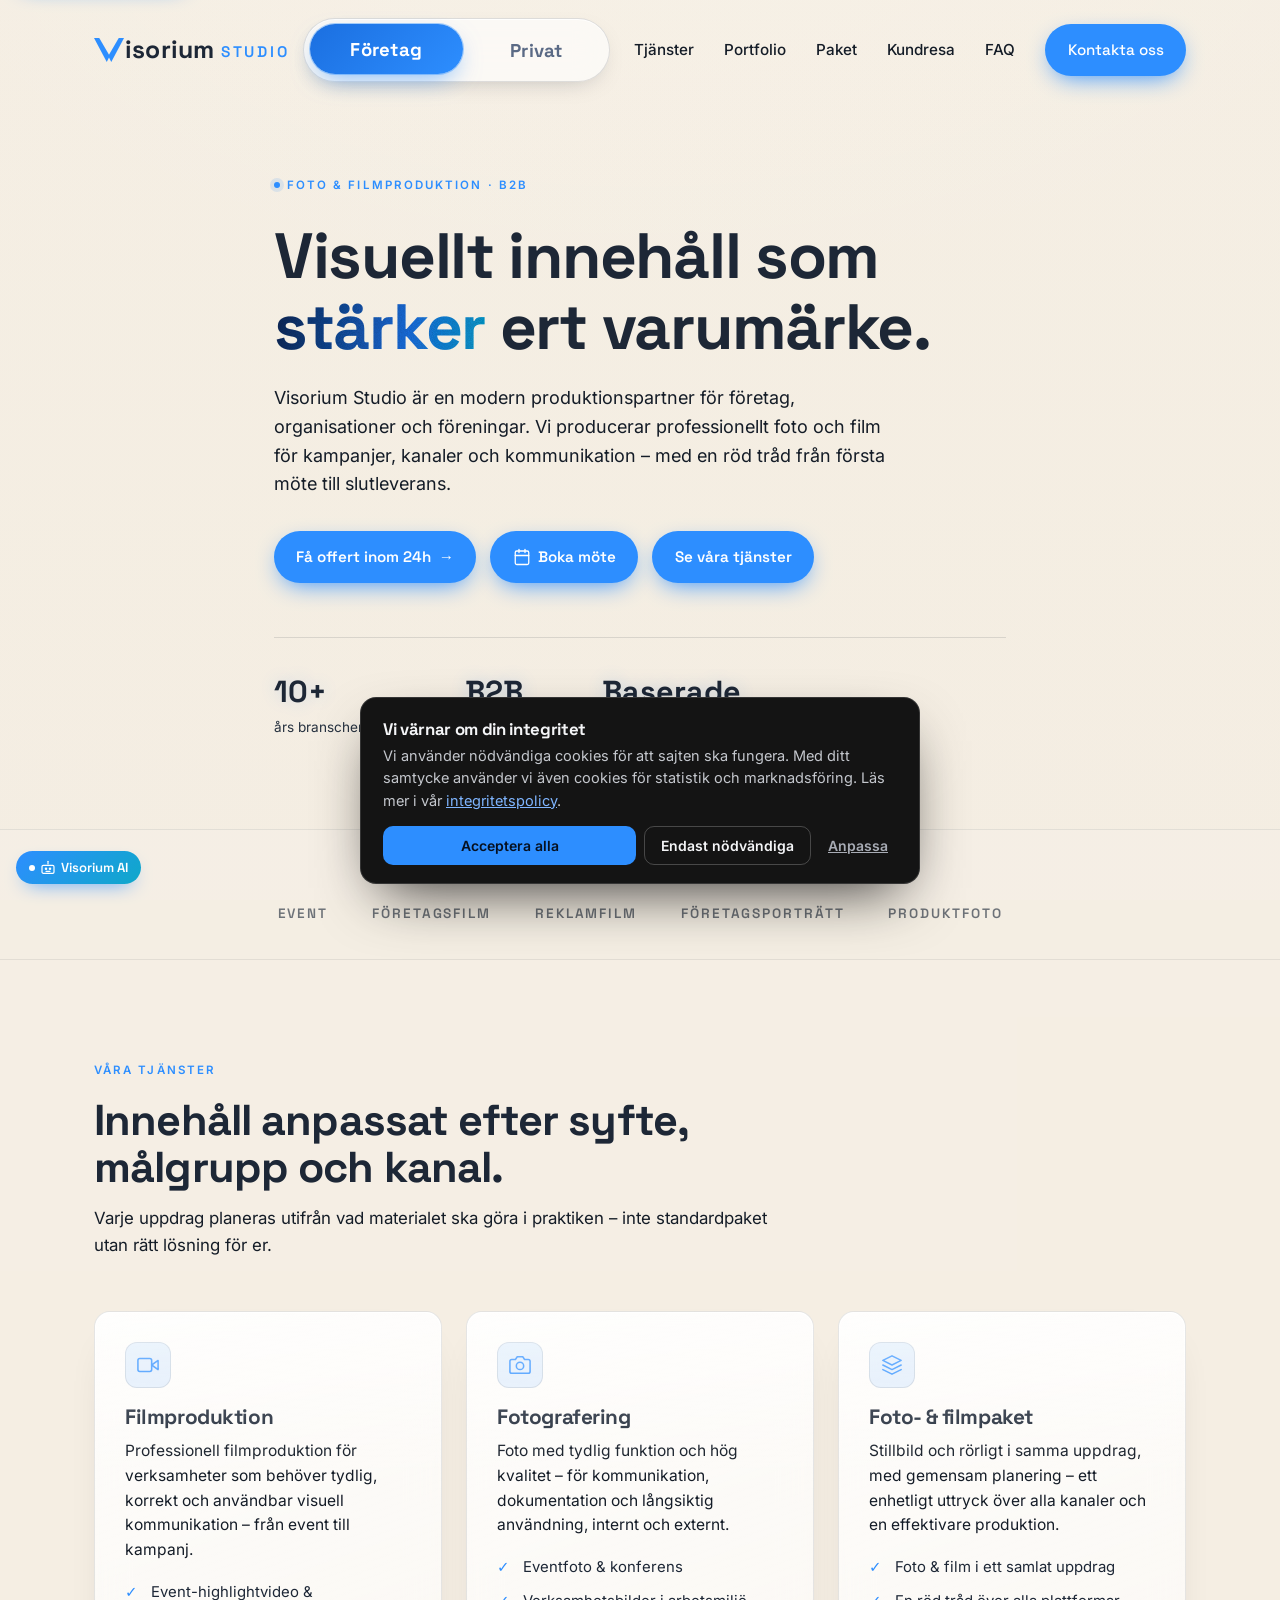
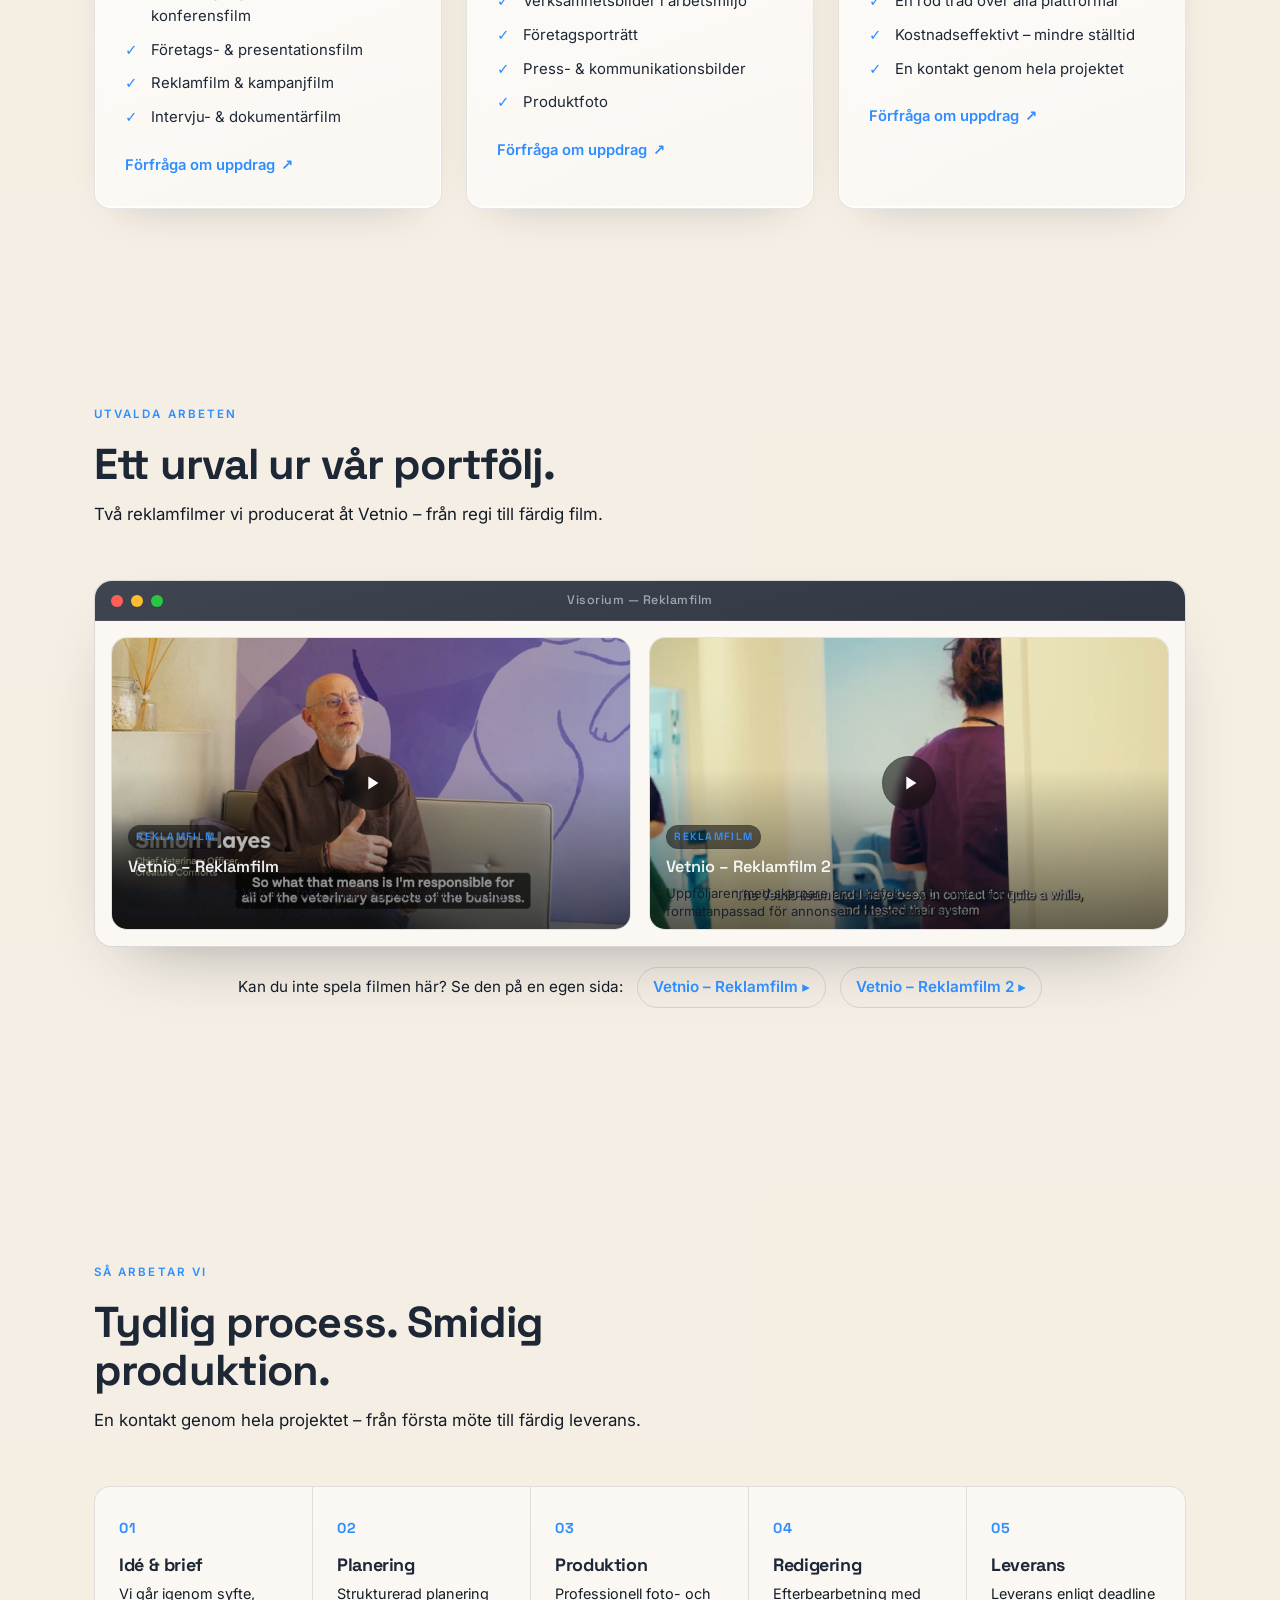
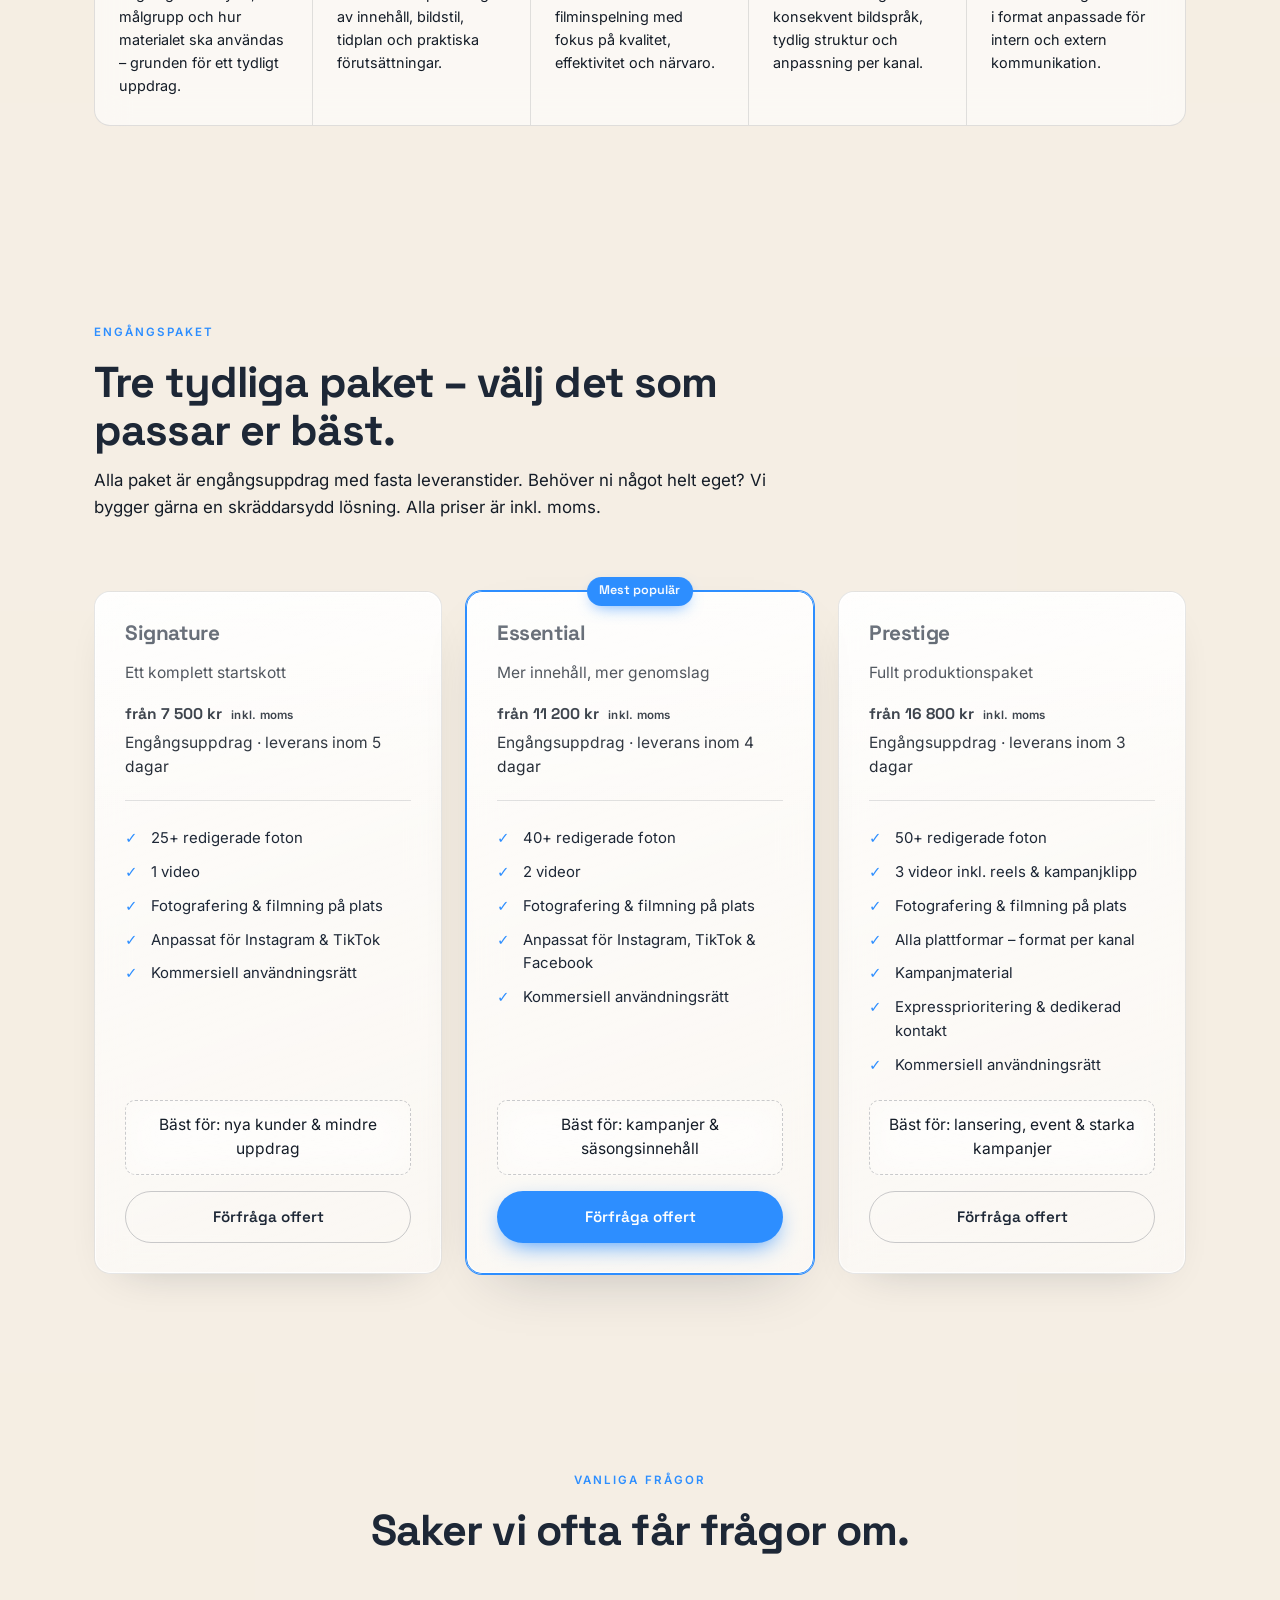
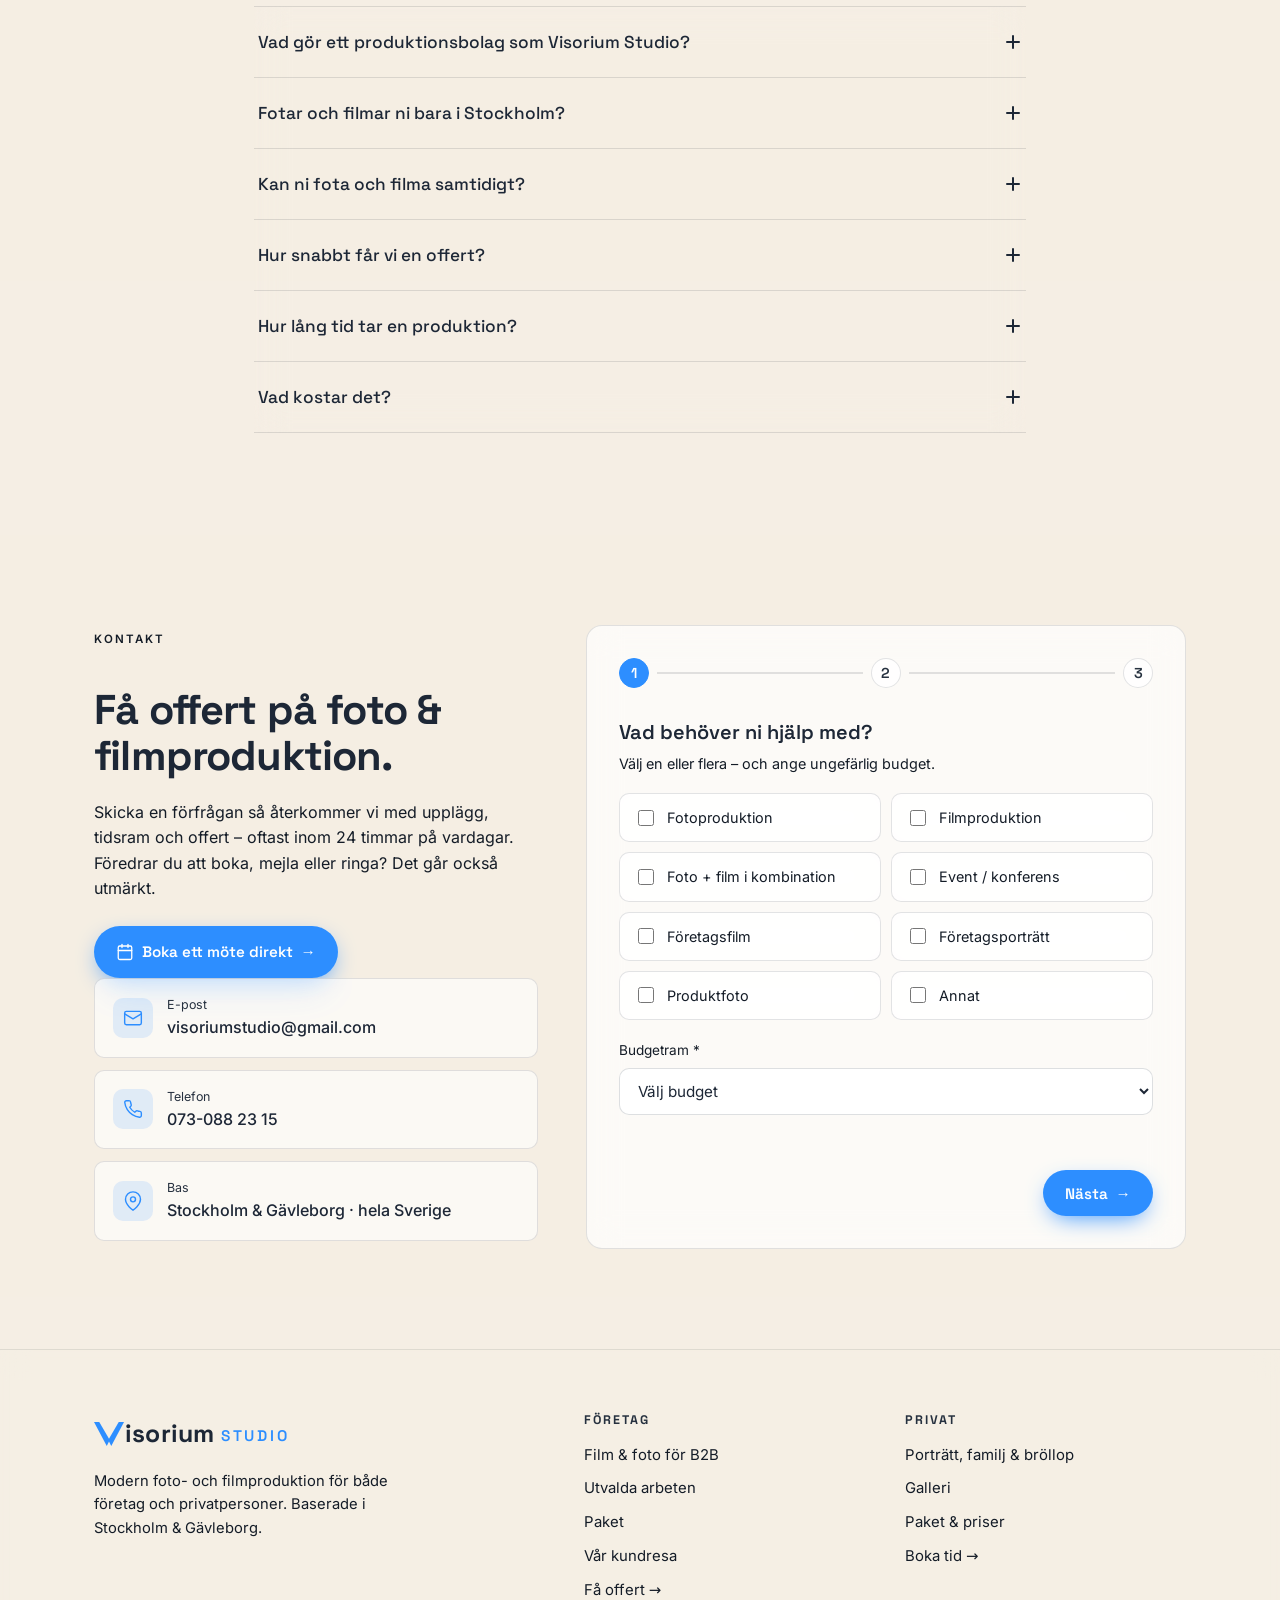
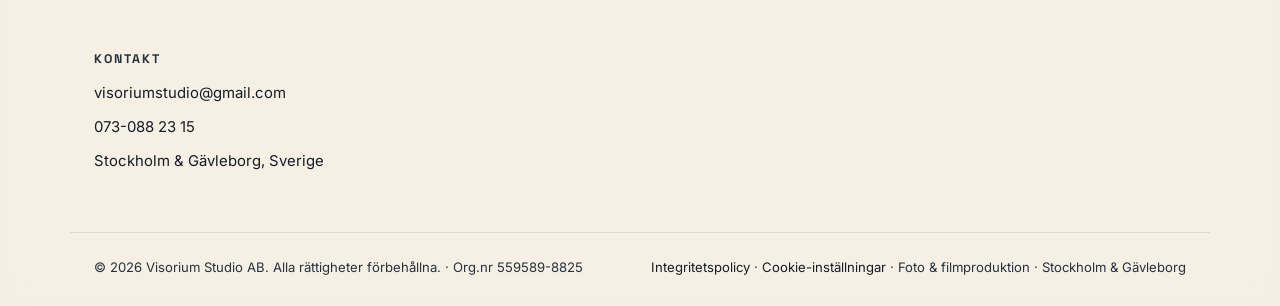
==== commit 3c28edba: "Galleri: ta bort bilderna 'Nära varandra' och 'Sitter vid stugan' (24 foton kvar) Co-Authored-By: Cl" ====
--- a/index.html
+++ b/index.html
@@ -561,11 +561,6 @@
         </figure>
 
         <figure class="work tall" data-cat="brollop" data-type="foto">
-          <img src="bilder/galleri/dscf1027.jpg" alt="Nära varandra" loading="lazy" />
-          <figcaption class="work-cap"><span class="work-tag">Bröllop</span><span class="work-title">Nära varandra</span></figcaption>
-        </figure>
-
-        <figure class="work tall" data-cat="brollop" data-type="foto">
           <img src="bilder/galleri/dscf1032.jpg" alt="Bara vi två" loading="lazy" />
           <figcaption class="work-cap"><span class="work-tag">Bröllop</span><span class="work-title">Bara vi två</span></figcaption>
         </figure>
@@ -593,11 +588,6 @@
         <figure class="work tall" data-cat="portratt" data-type="foto">
           <img src="bilder/galleri/dscf5942.jpg" alt="Ett leende" loading="lazy" />
           <figcaption class="work-cap"><span class="work-tag">Porträtt</span><span class="work-title">Ett leende</span></figcaption>
-        </figure>
-
-        <figure class="work tall" data-cat="miljo" data-type="foto">
-          <img src="bilder/galleri/dscf5950.jpg" alt="Sitter vid stugan" loading="lazy" />
-          <figcaption class="work-cap"><span class="work-tag">Miljö</span><span class="work-title">Sitter vid stugan</span></figcaption>
         </figure>
 
         <figure class="work" data-cat="vardagsliv" data-type="foto">
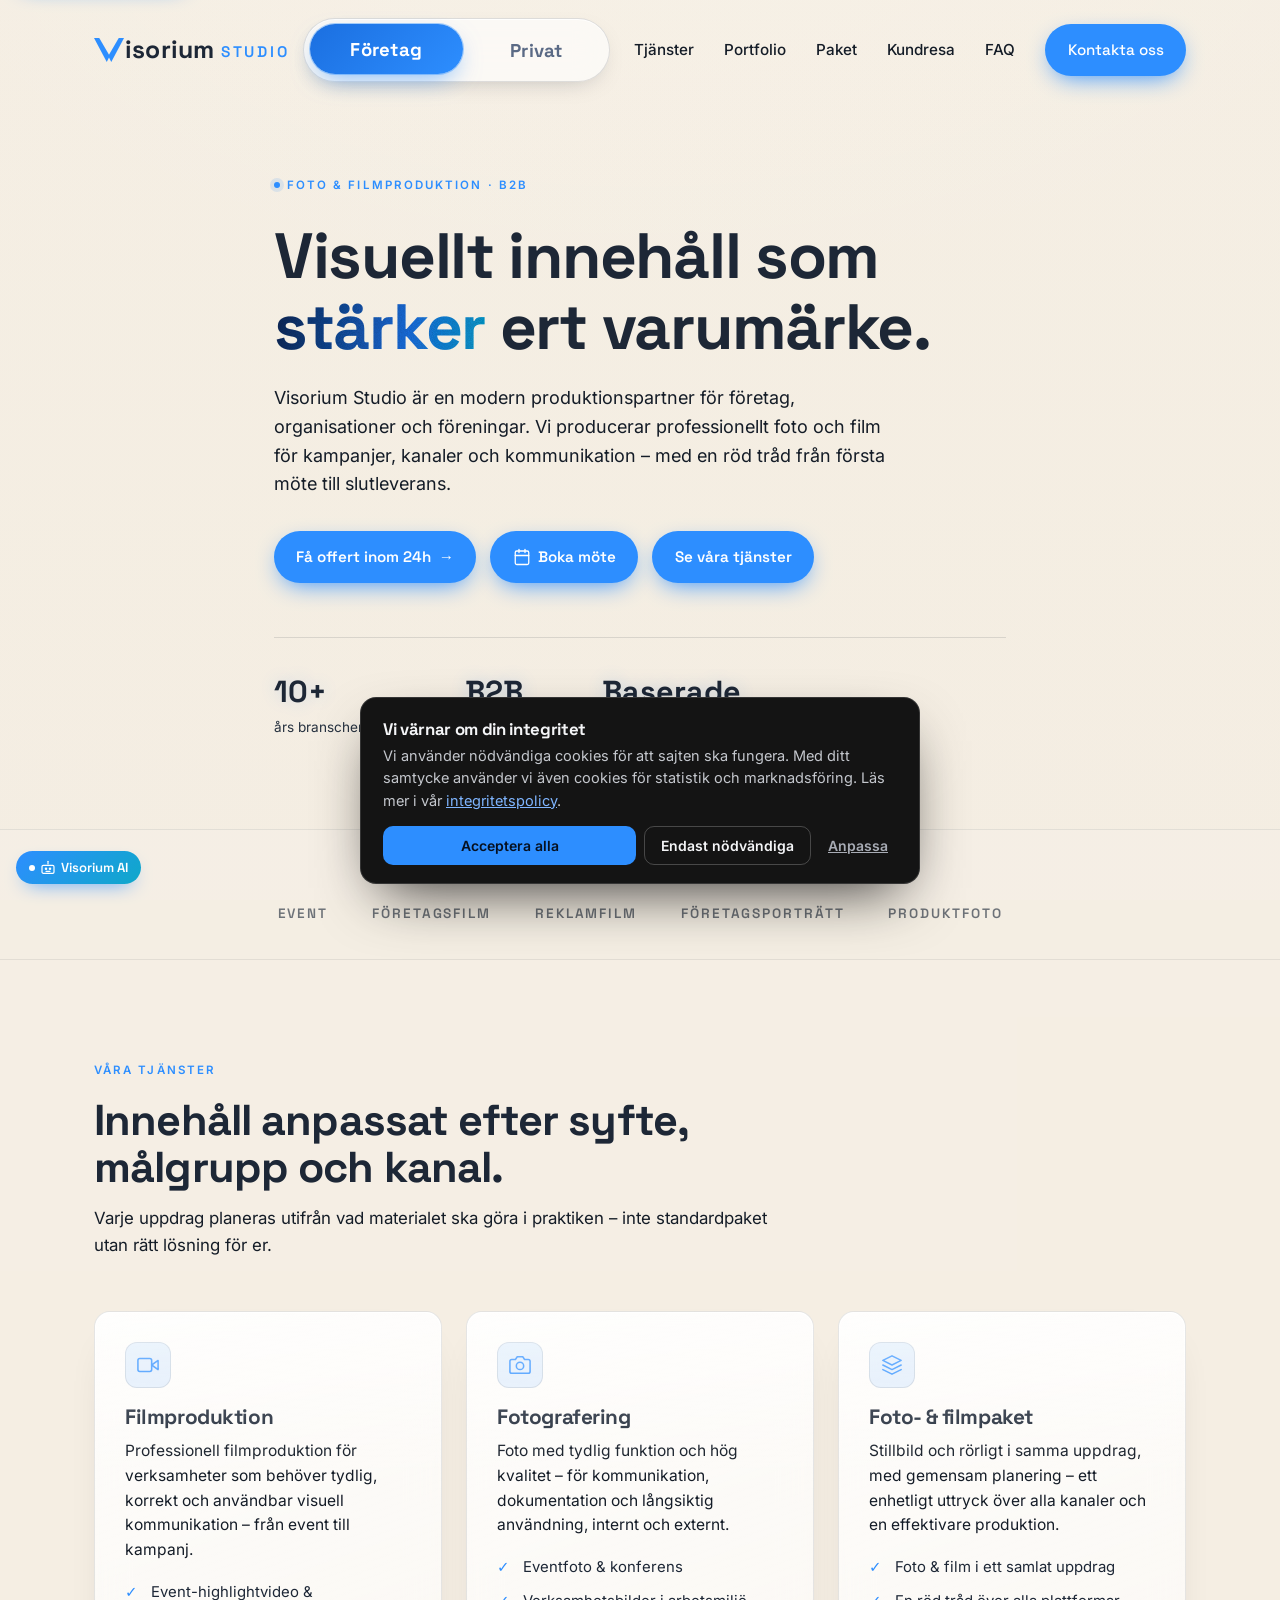
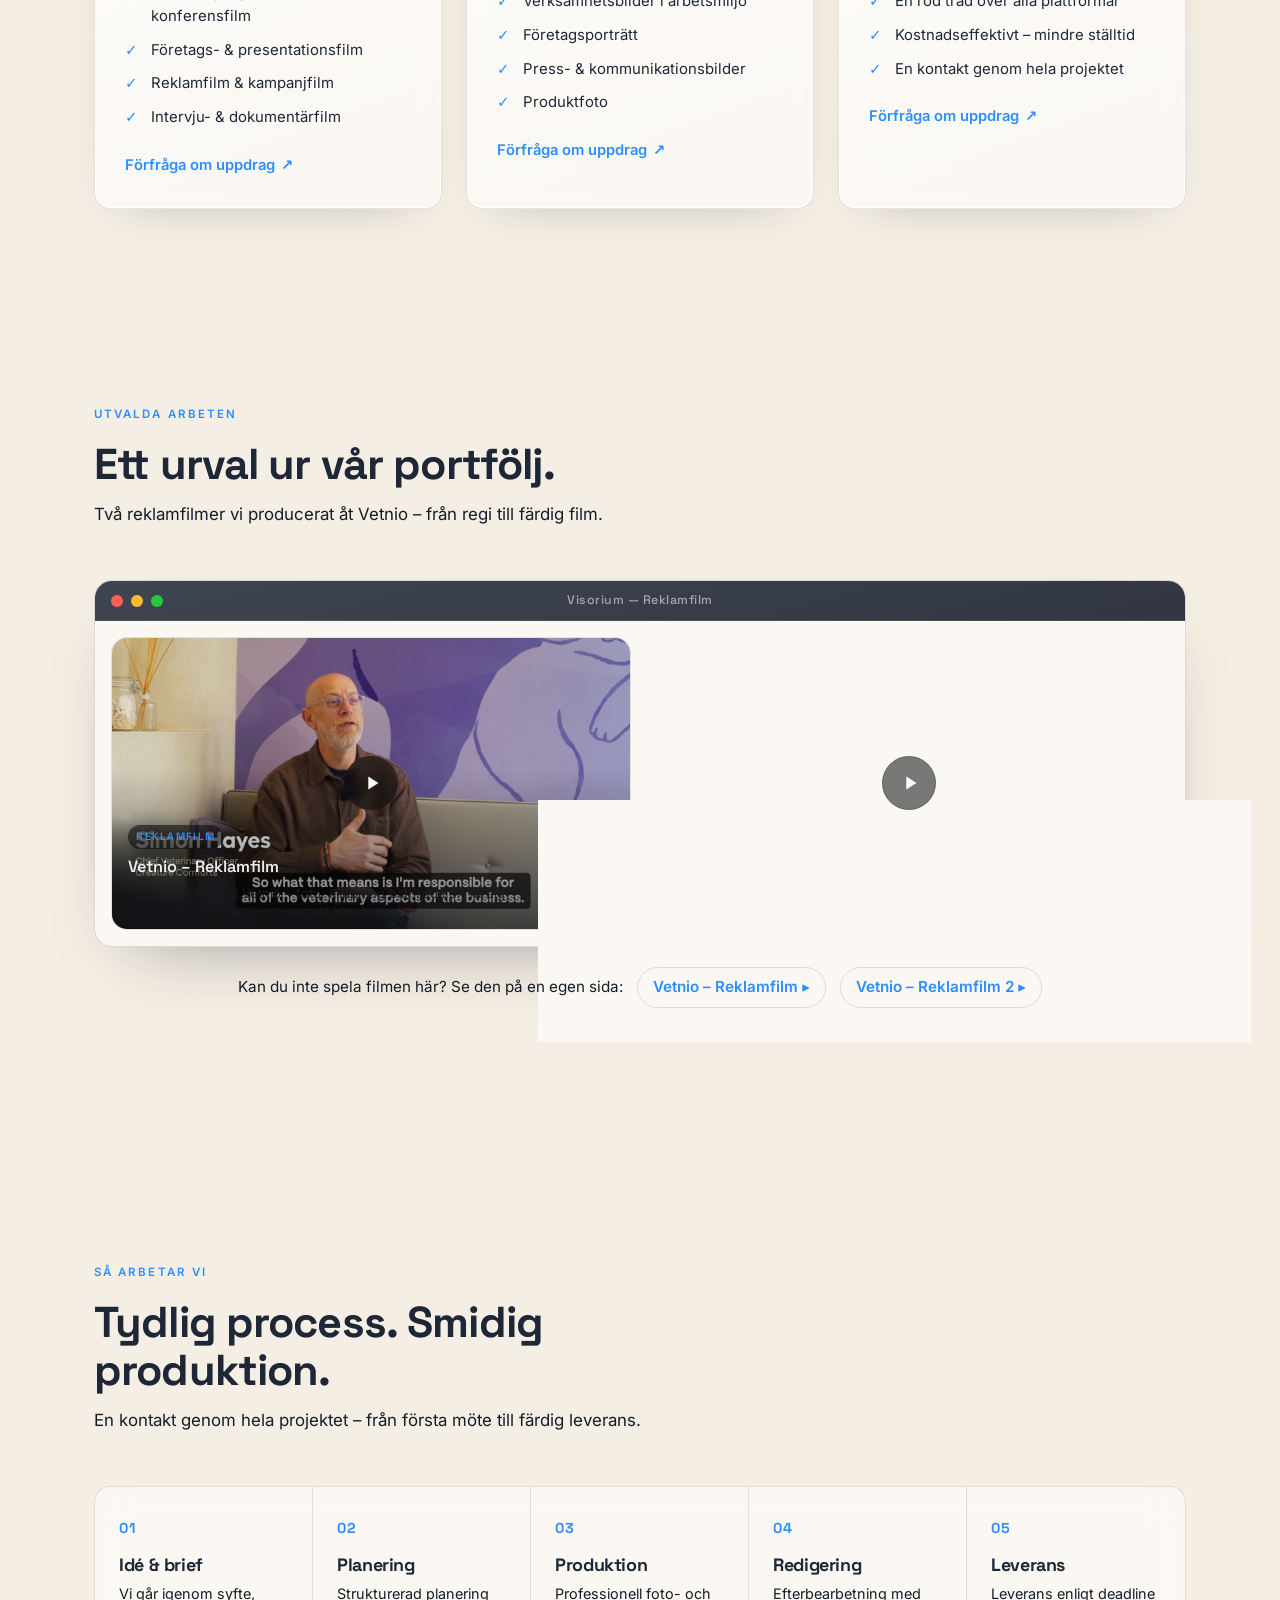
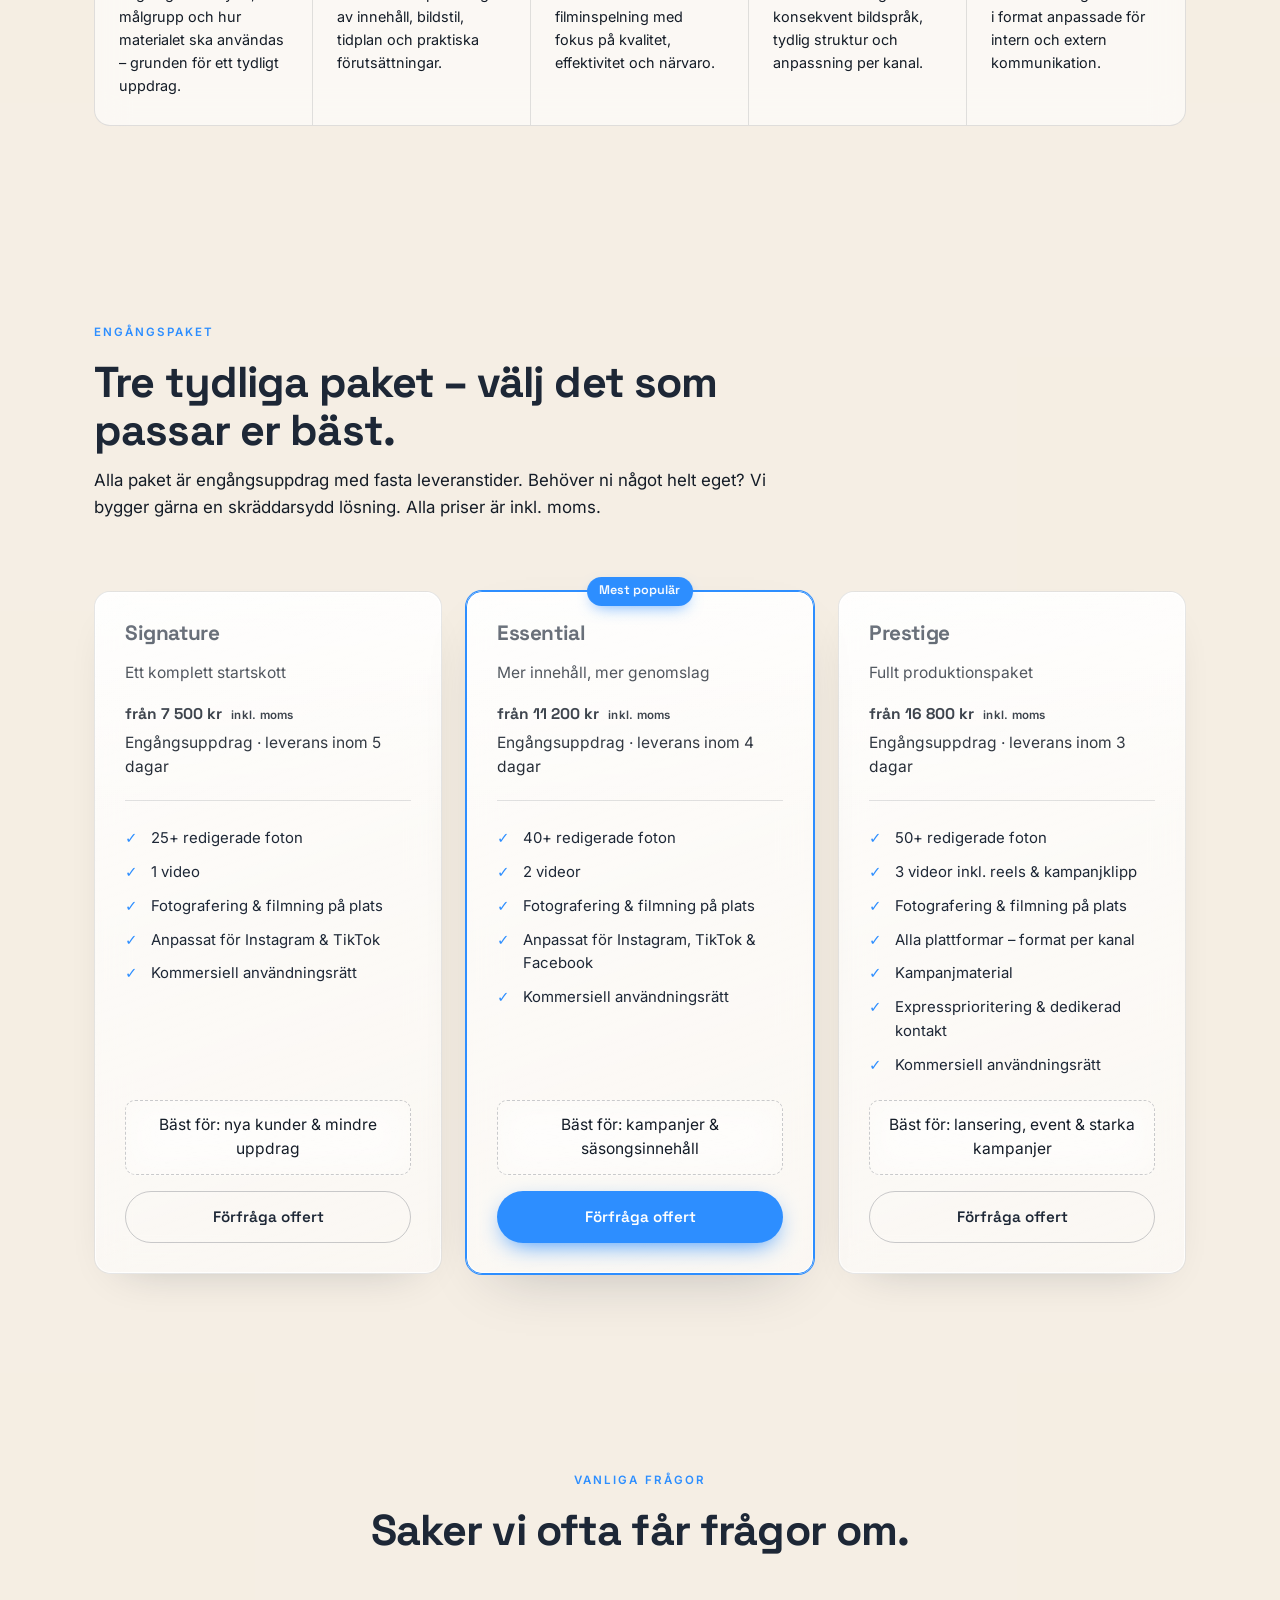
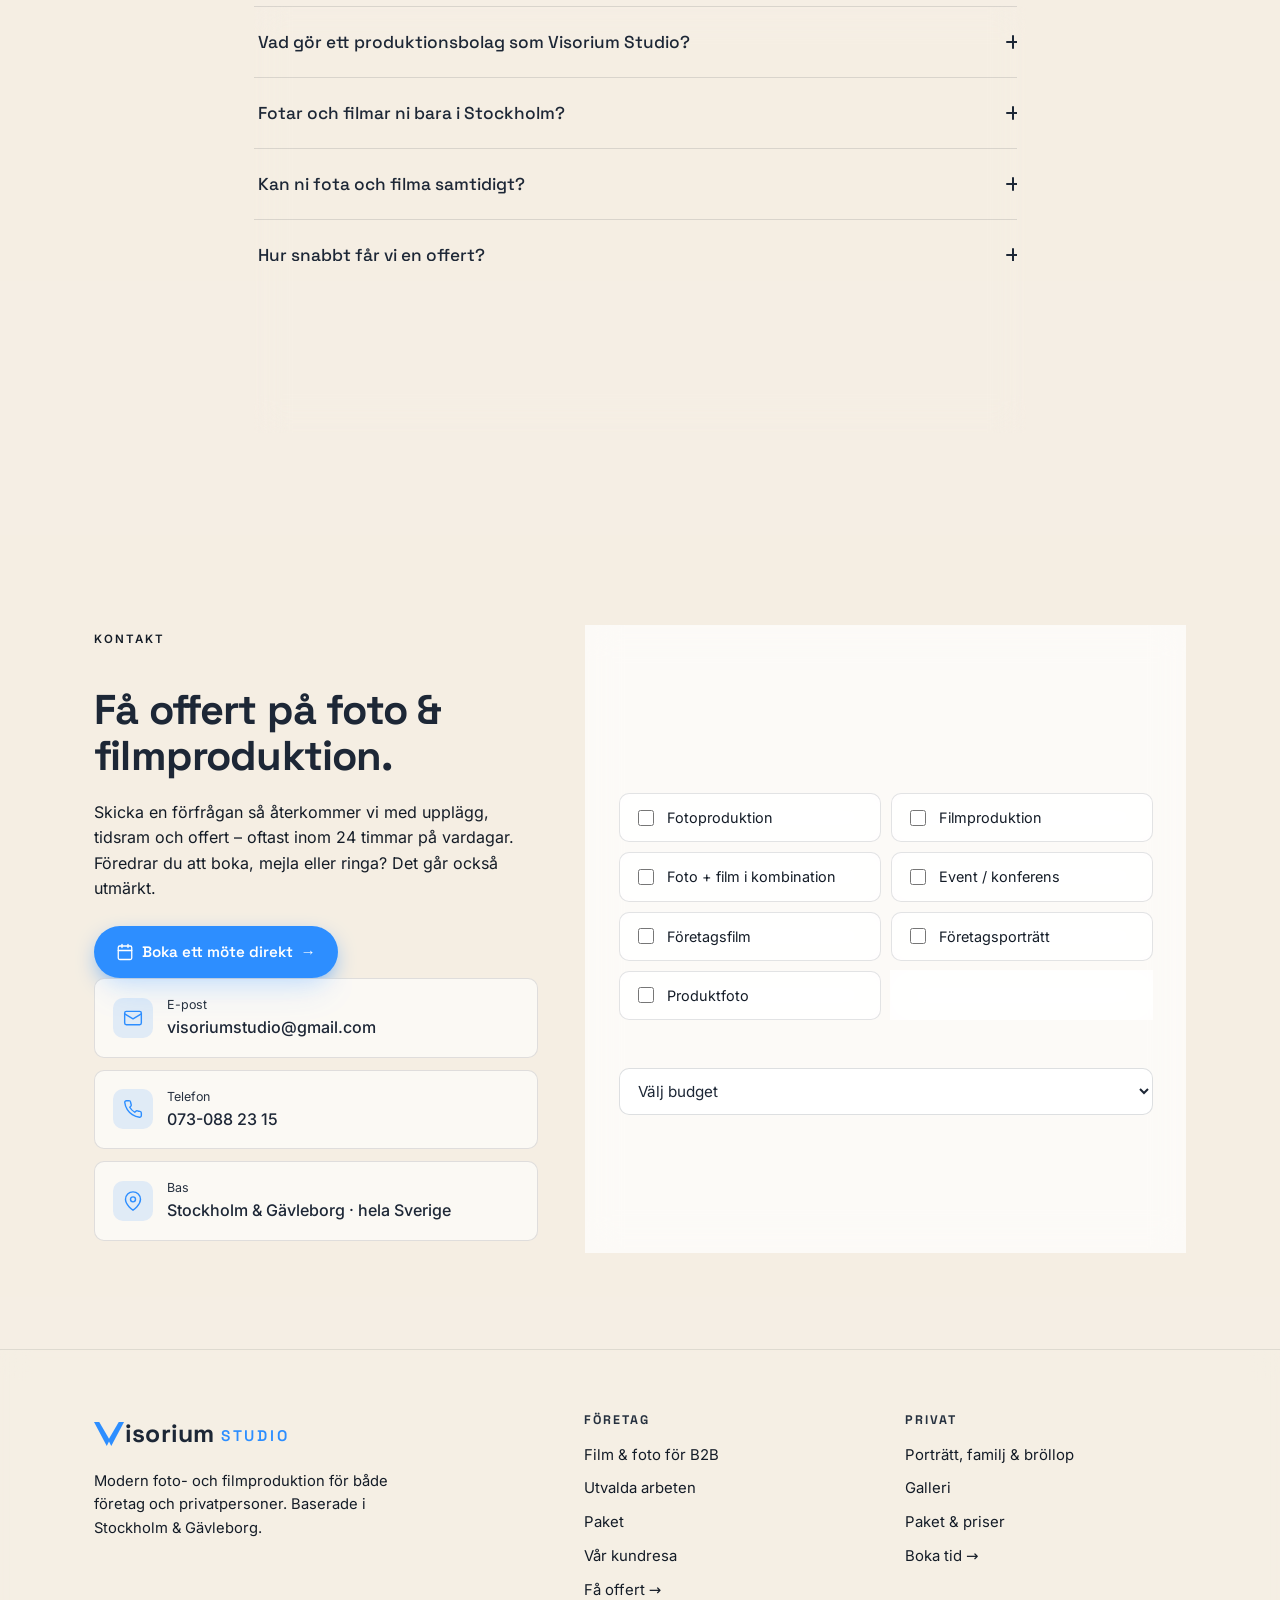
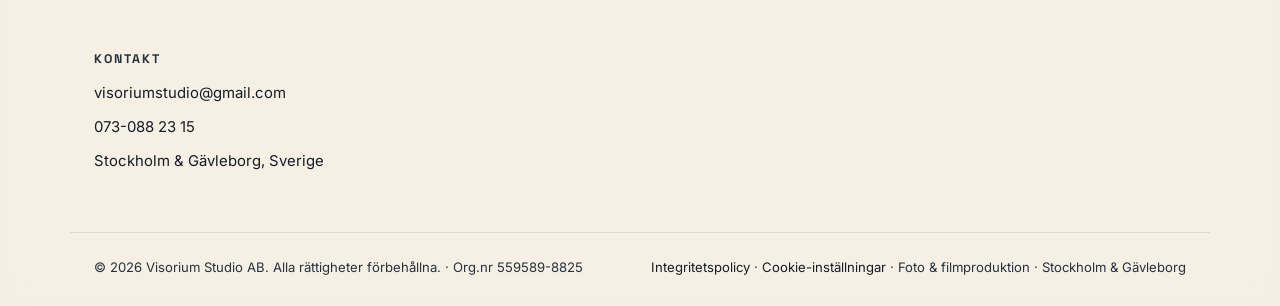
==== commit 26376762: "Galleri: ta bort 'Ute i morgonljuset' + masonry-layout utan tomma ytor - Bilden 'Ute i morgonljuset'" ====
--- a/index.html
+++ b/index.html
@@ -16,7 +16,7 @@
 <link rel="stylesheet" href="fonts.css" />
 <link rel="stylesheet" href="styles.css?v=2" />
 <link rel="stylesheet" href="experience.css?v=7" />
-<link rel="stylesheet" href="aura.css?v=22" />
+<link rel="stylesheet" href="aura.css?v=24" />
 <link rel="stylesheet" href="ai-guide.css?v=4" />
 <link rel="icon" href="favicon.svg" type="image/svg+xml" />
 <link rel="icon" href="favicon-32.png" sizes="32x32" type="image/png" />
@@ -650,11 +650,6 @@
           <figcaption class="work-cap"><span class="work-tag">Porträtt</span><span class="work-title">I kvällsljuset</span></figcaption>
         </figure>
 
-        <figure class="work" data-cat="natur" data-type="foto">
-          <img src="bilder/galleri/lia02.jpg" alt="Ute i morgonljuset" loading="lazy" />
-          <figcaption class="work-cap"><span class="work-tag">Natur</span><span class="work-title">Ute i morgonljuset</span></figcaption>
-        </figure>
-
         <figure class="work" data-cat="miljo" data-type="foto">
           <img src="bilder/galleri/lia03.jpg" alt="Vid stugväggen" loading="lazy" />
           <figcaption class="work-cap"><span class="work-tag">Miljö</span><span class="work-title">Vid stugväggen</span></figcaption>
--- a/aura.css
+++ b/aura.css
@@ -293,3 +293,20 @@
   border:1px solid rgba(20,30,45,.12);background:rgba(255,255,255,.7);color:var(--text);
   font-size:1.4rem;line-height:1;cursor:pointer}
 .booked-close:hover{background:#fff;border-color:var(--accent)}
+
+/* ---- Galleri: packa rutnätet tätt så inga tomma vita luckor uppstår
+   när höga (tall) och låga bilder blandas ---- */
+.port-grid:not(.films){grid-auto-flow:dense}
+
+/* ---- Galleri som masonry: bilderna flyter och fyller alltid ut,
+   så inga tomma vita ytor uppstår oavsett hur många bilder som visas.
+   (Filmrutnätet på företagssidan påverkas inte.) ---- */
+.port-grid:not(.films){display:block;columns:3;column-gap:16px;grid-auto-rows:auto}
+.port-grid:not(.films) .work{
+  break-inside:avoid;-webkit-column-break-inside:avoid;
+  display:block;width:100%;margin:0 0 16px;height:auto;
+}
+.port-grid:not(.films) .work.tall{grid-row:auto}
+.port-grid:not(.films) .work img{height:auto;display:block}
+@media(max-width:980px){.port-grid:not(.films){columns:2}}
+@media(max-width:760px){.port-grid:not(.films){columns:1}}
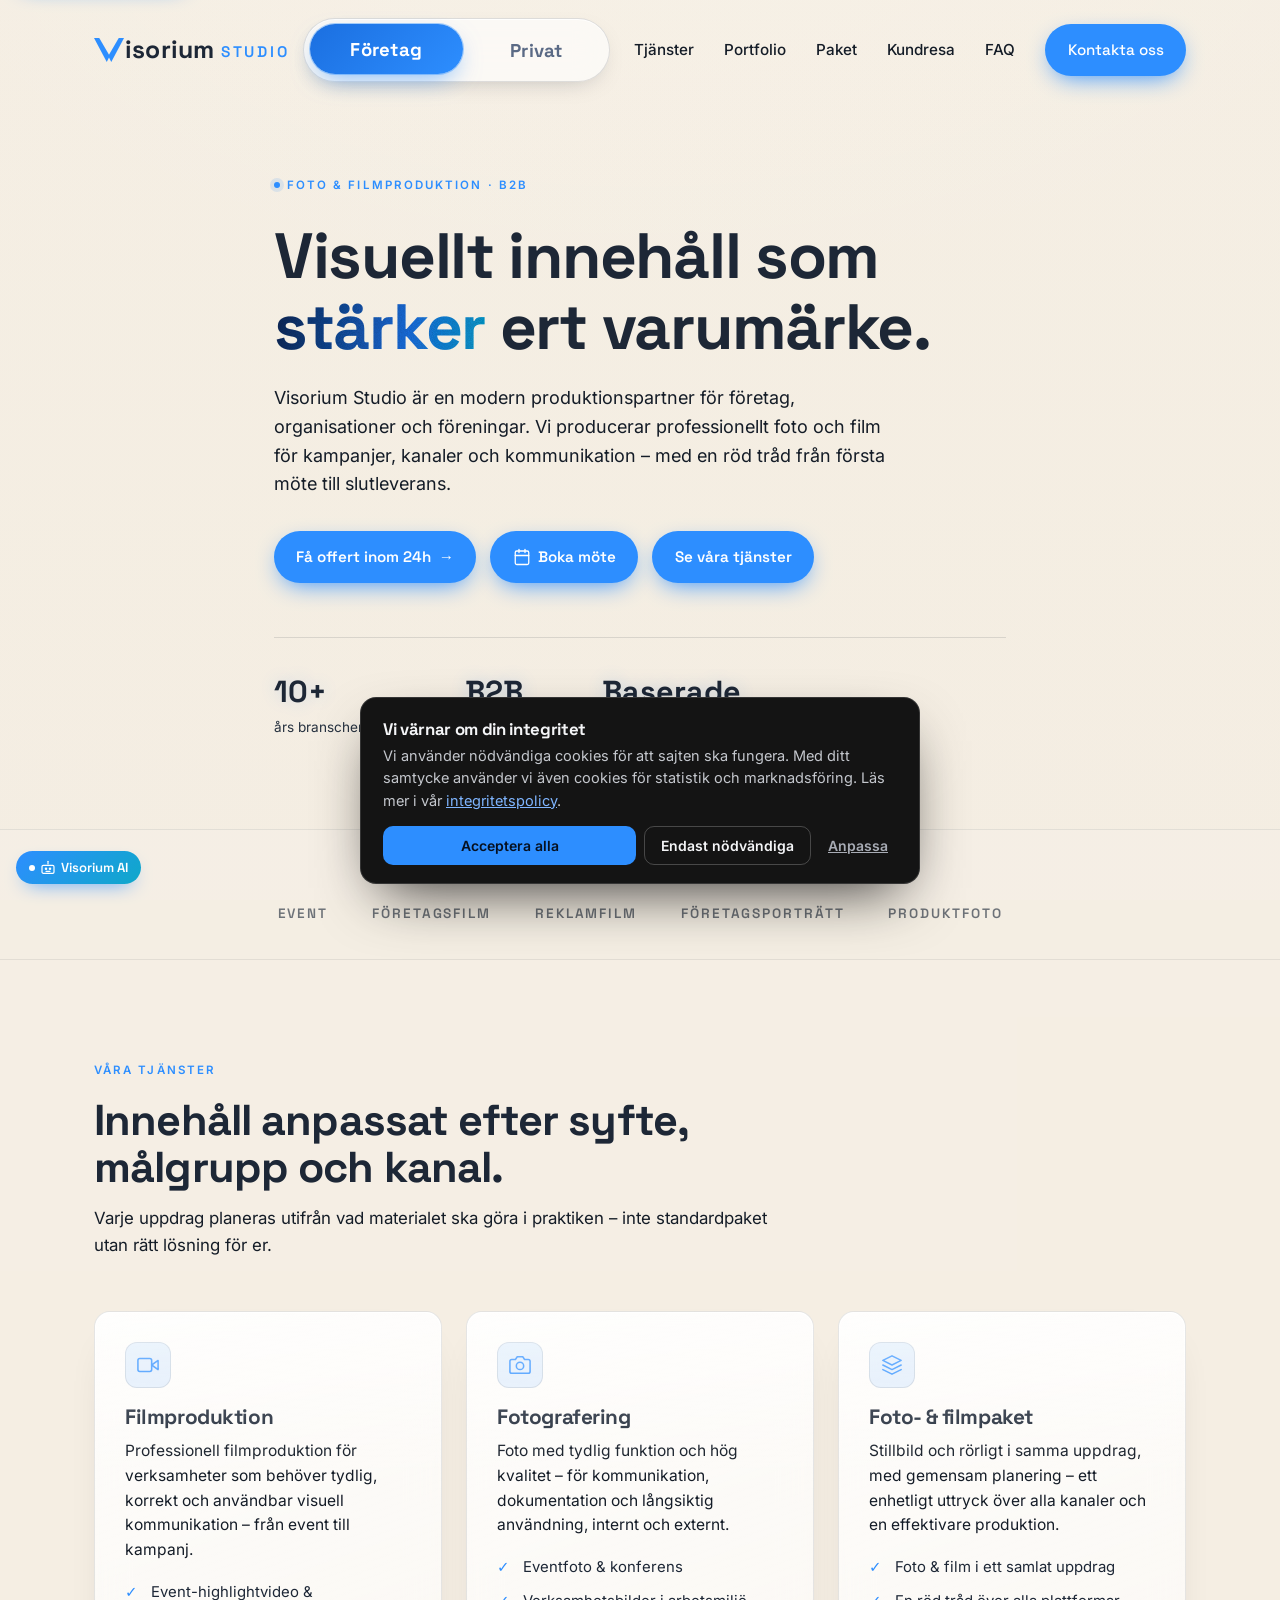
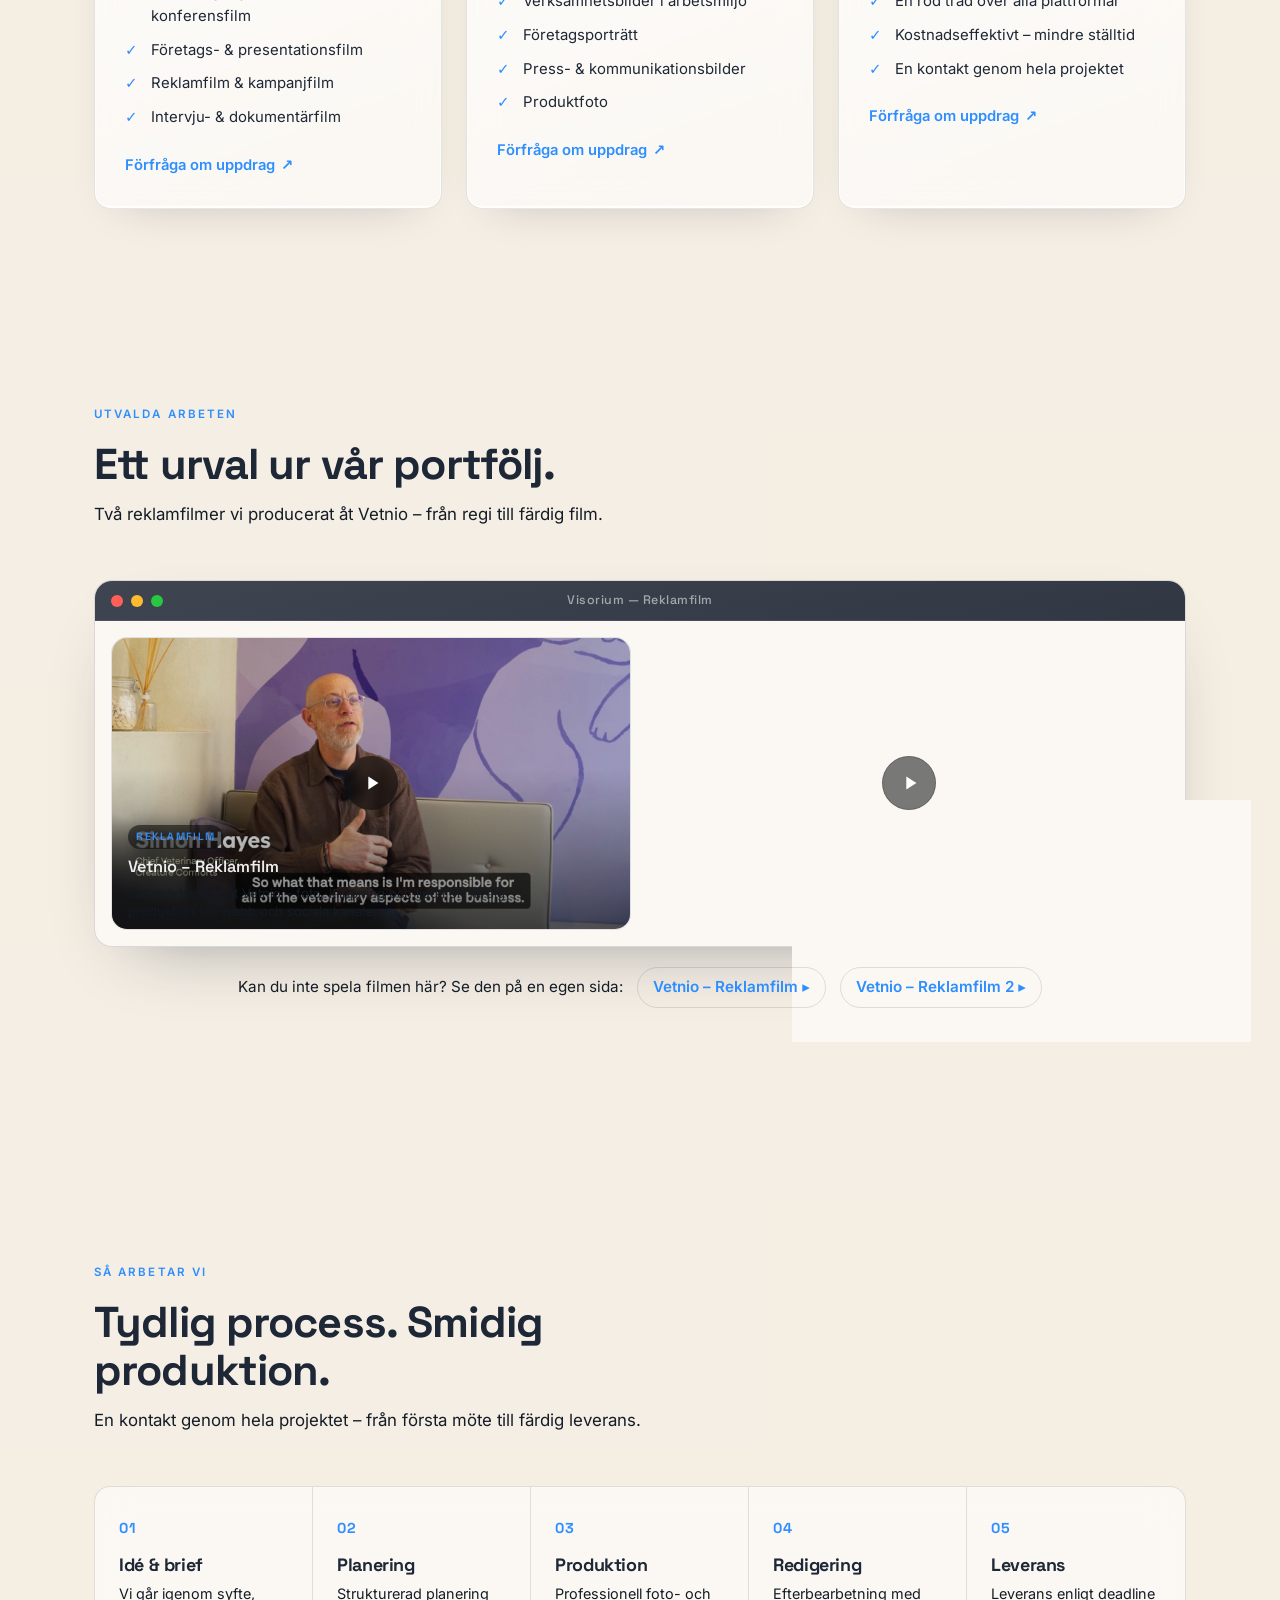
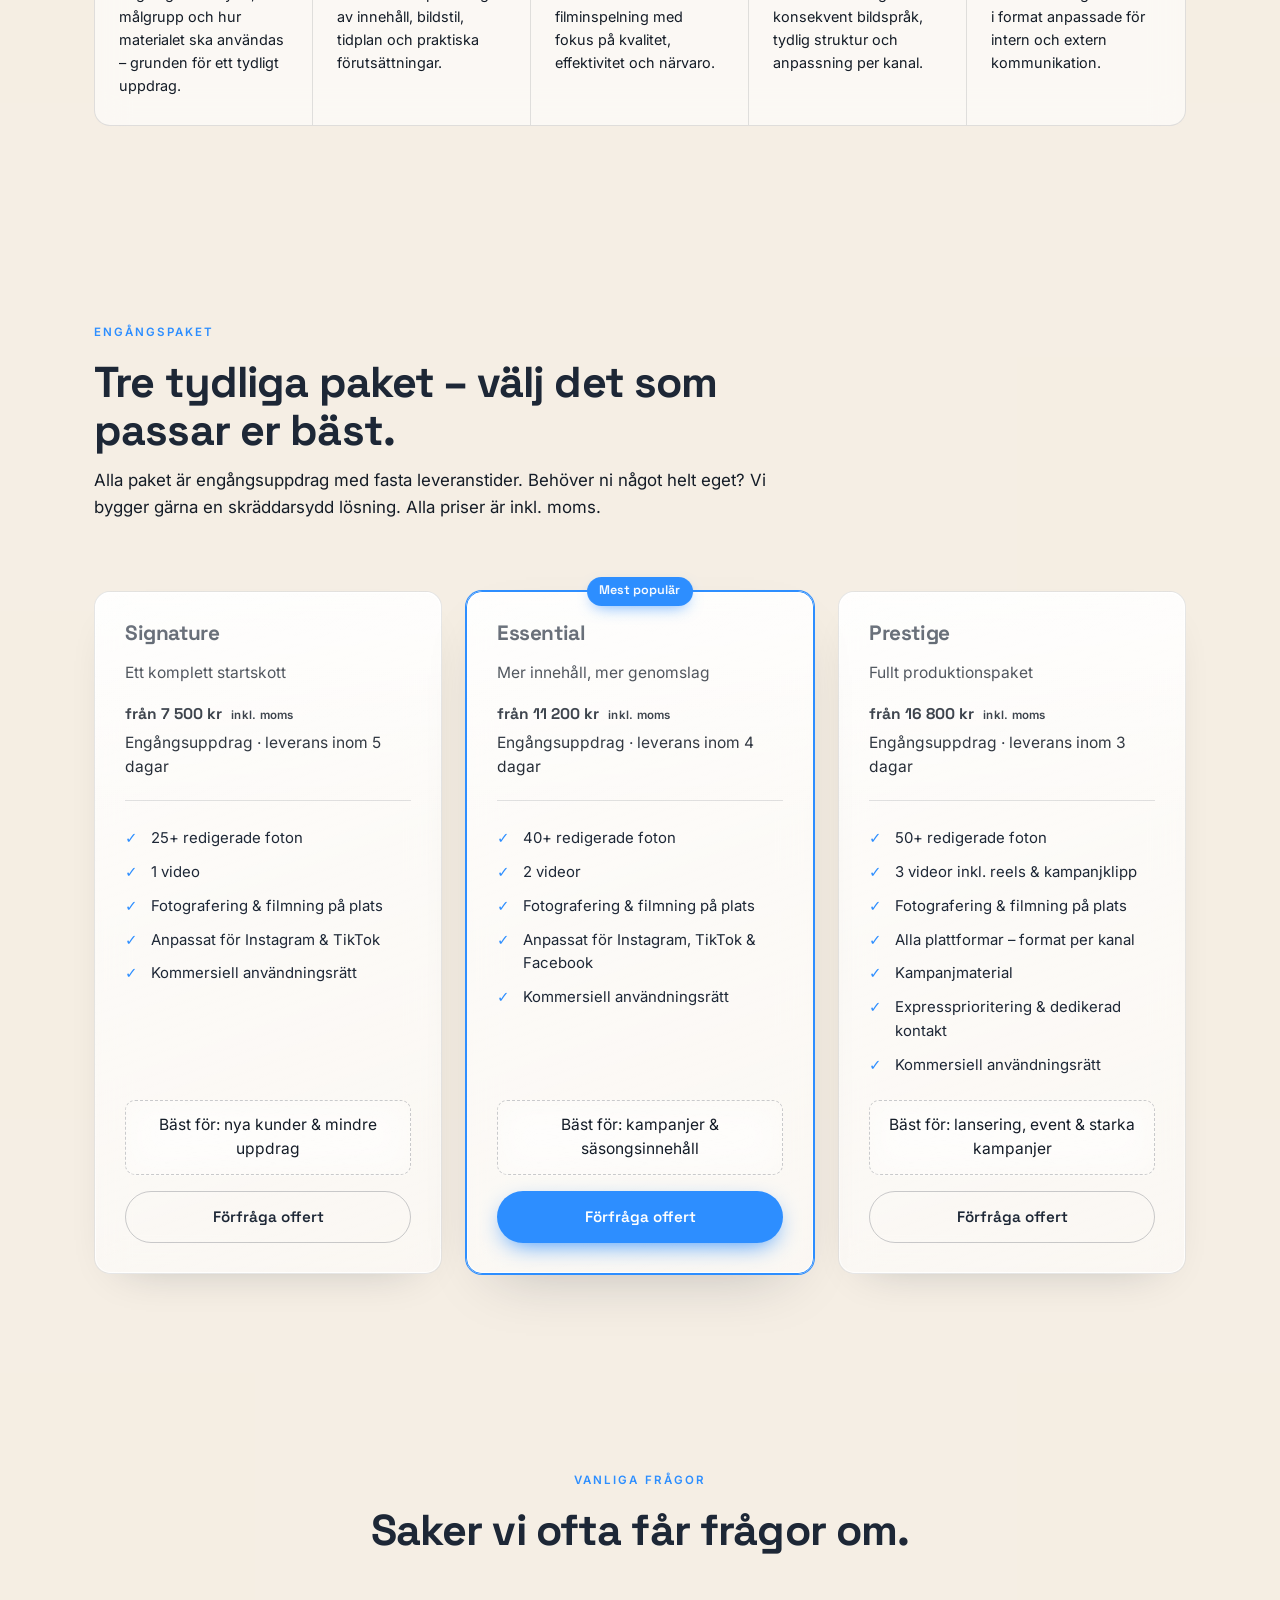
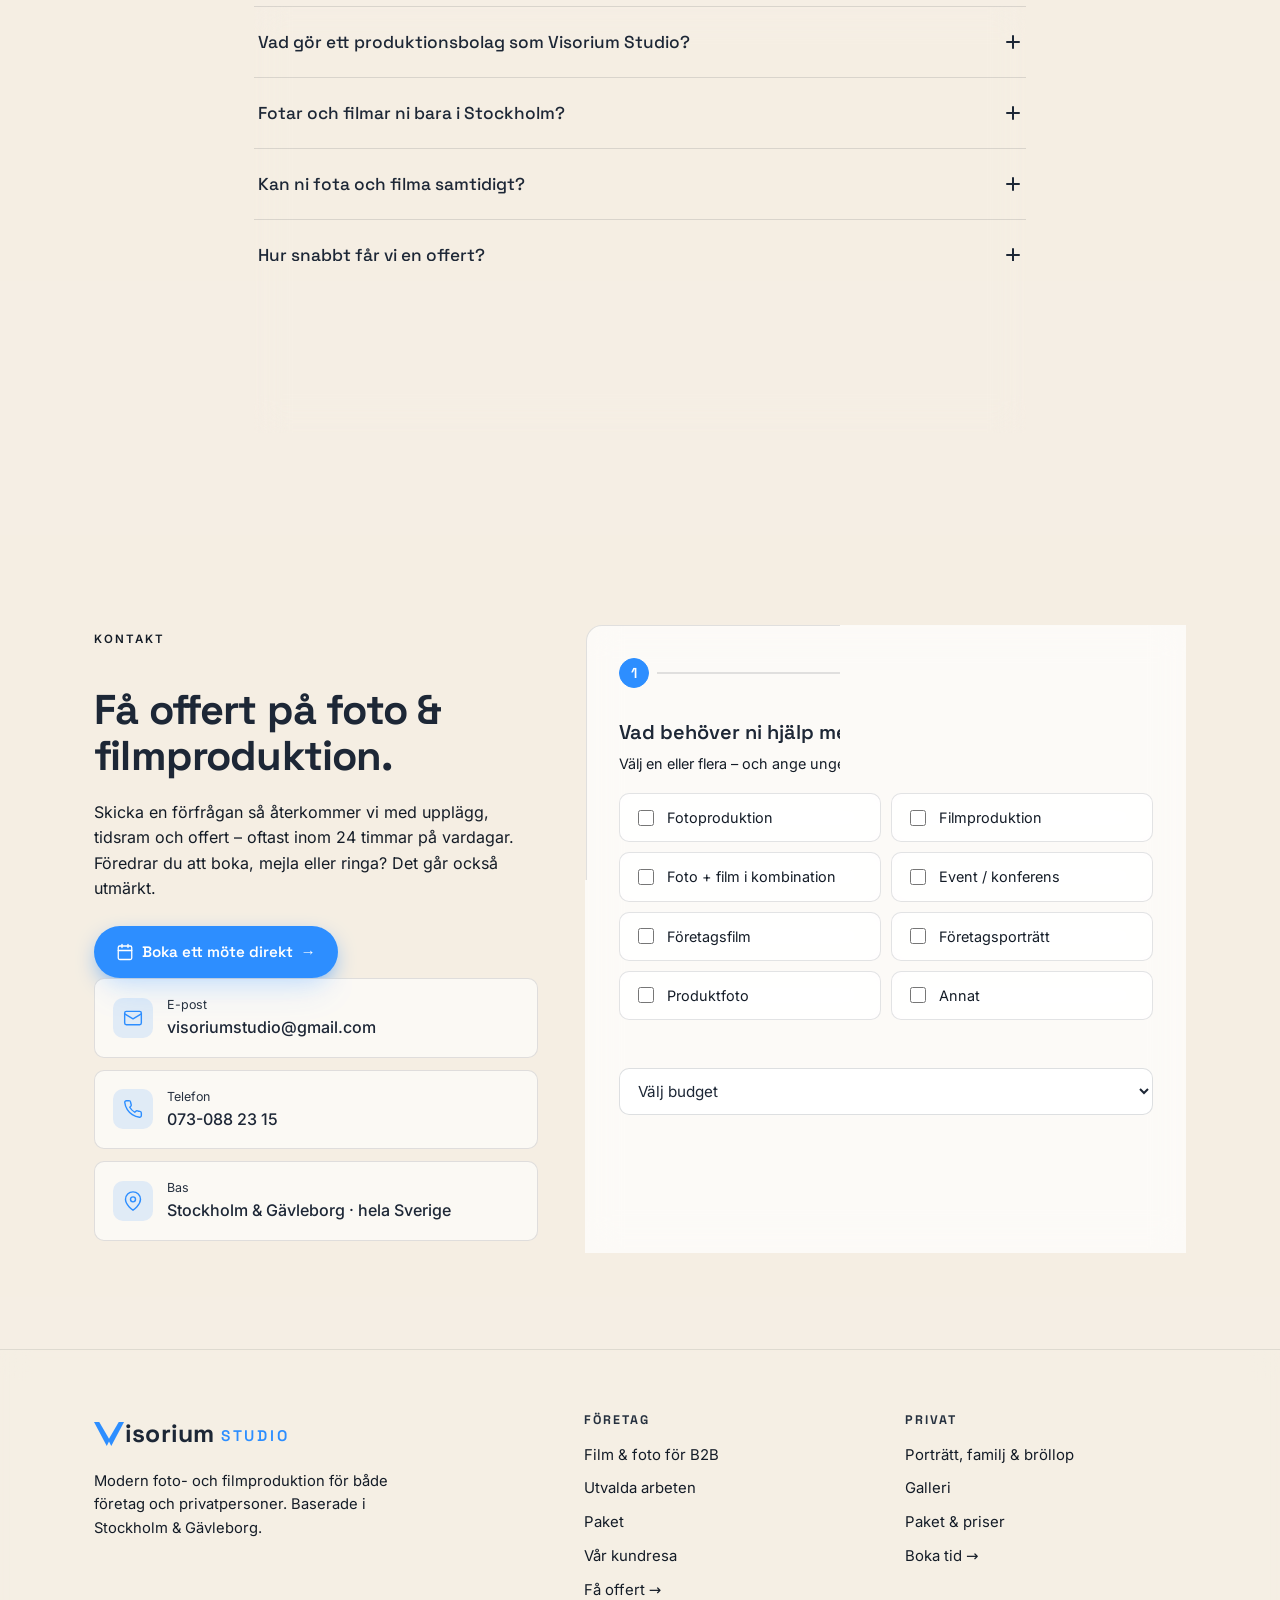
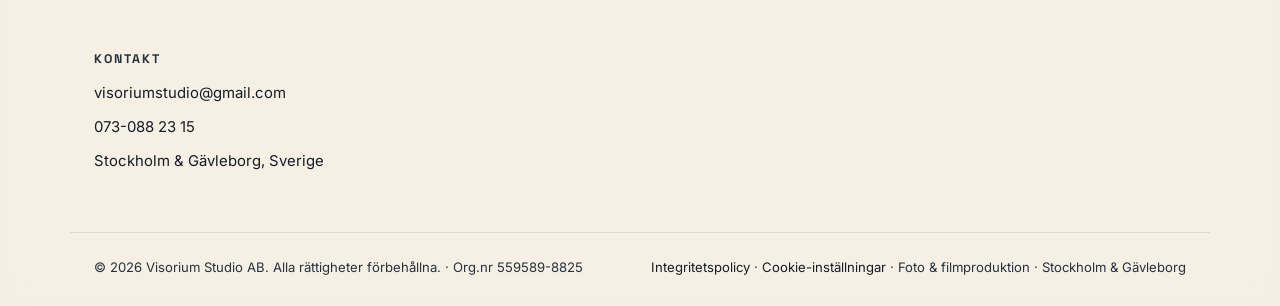
==== commit 603d6f31: "Privat: ta bort 'Tillval: kort film till sociala medier' ur Bröllop & event Co-Authored-By: Claude O" ====
--- a/index.html
+++ b/index.html
@@ -707,7 +707,6 @@
           <p class="price-amount">Timbaserat pris <span class="price-vat">inkl. moms</span></p>
           <p class="price-meta">Pris per timme · offert utifrån antal timmar och önskemål</p>
           <ul class="ticks">
-            <li>Tillval: kort film till sociala medier</li>
             <li>Förmöte så vi planerar dagen ihop</li>
             <li>Privat onlinegalleri att dela</li>
             <li>Snabb förhandsleverans av smakprov</li>
